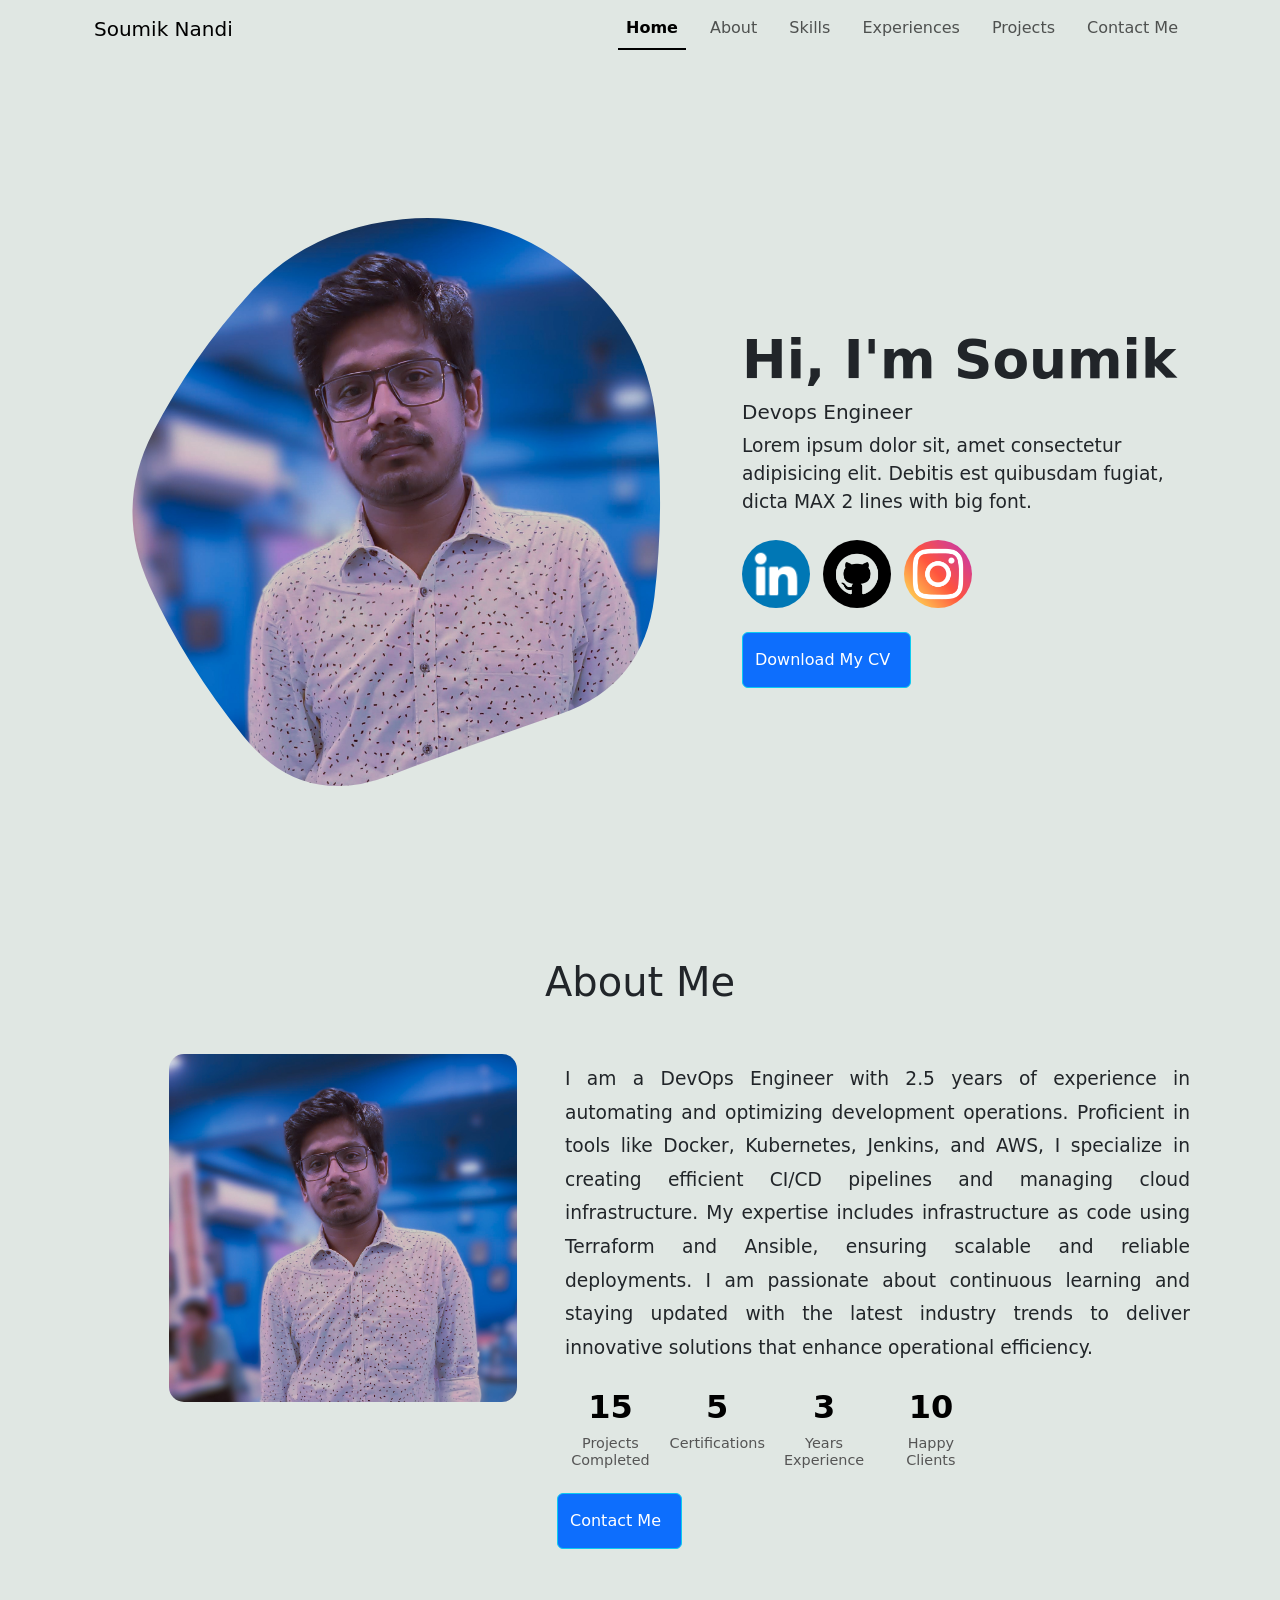
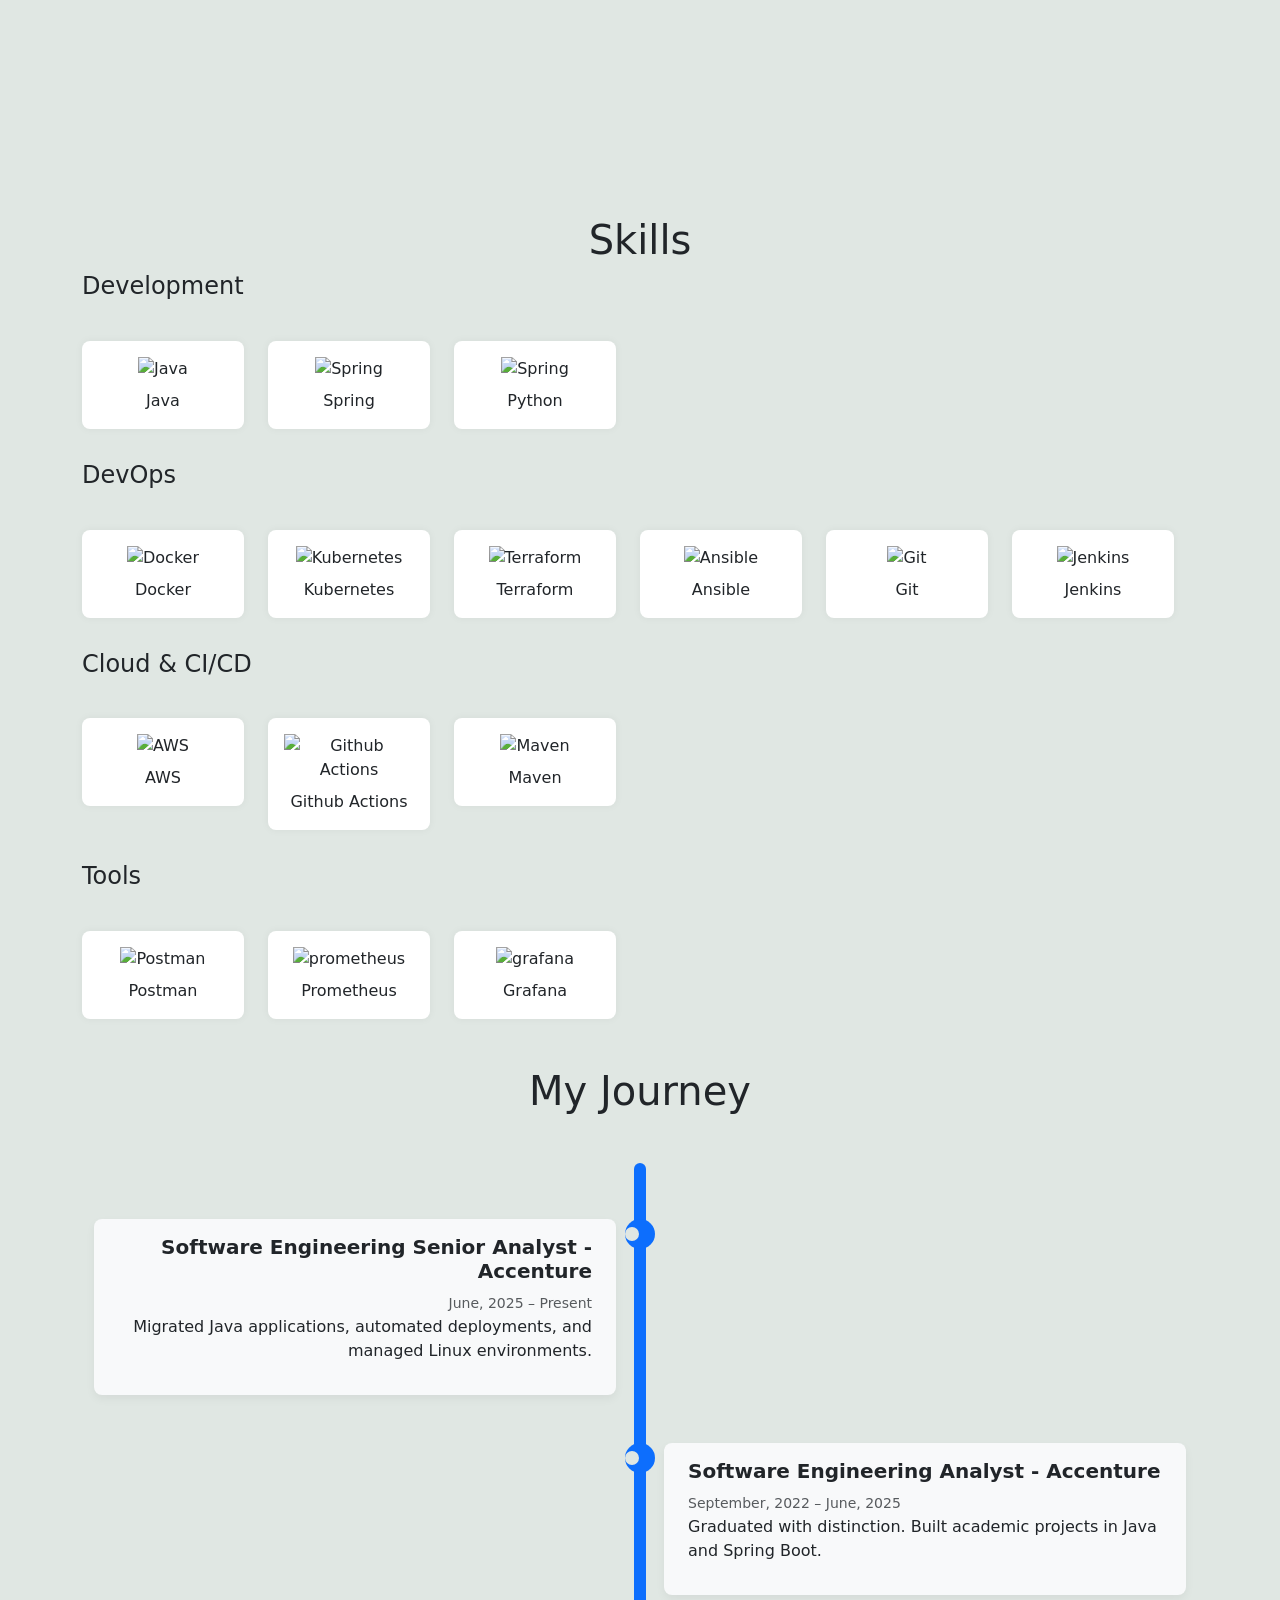
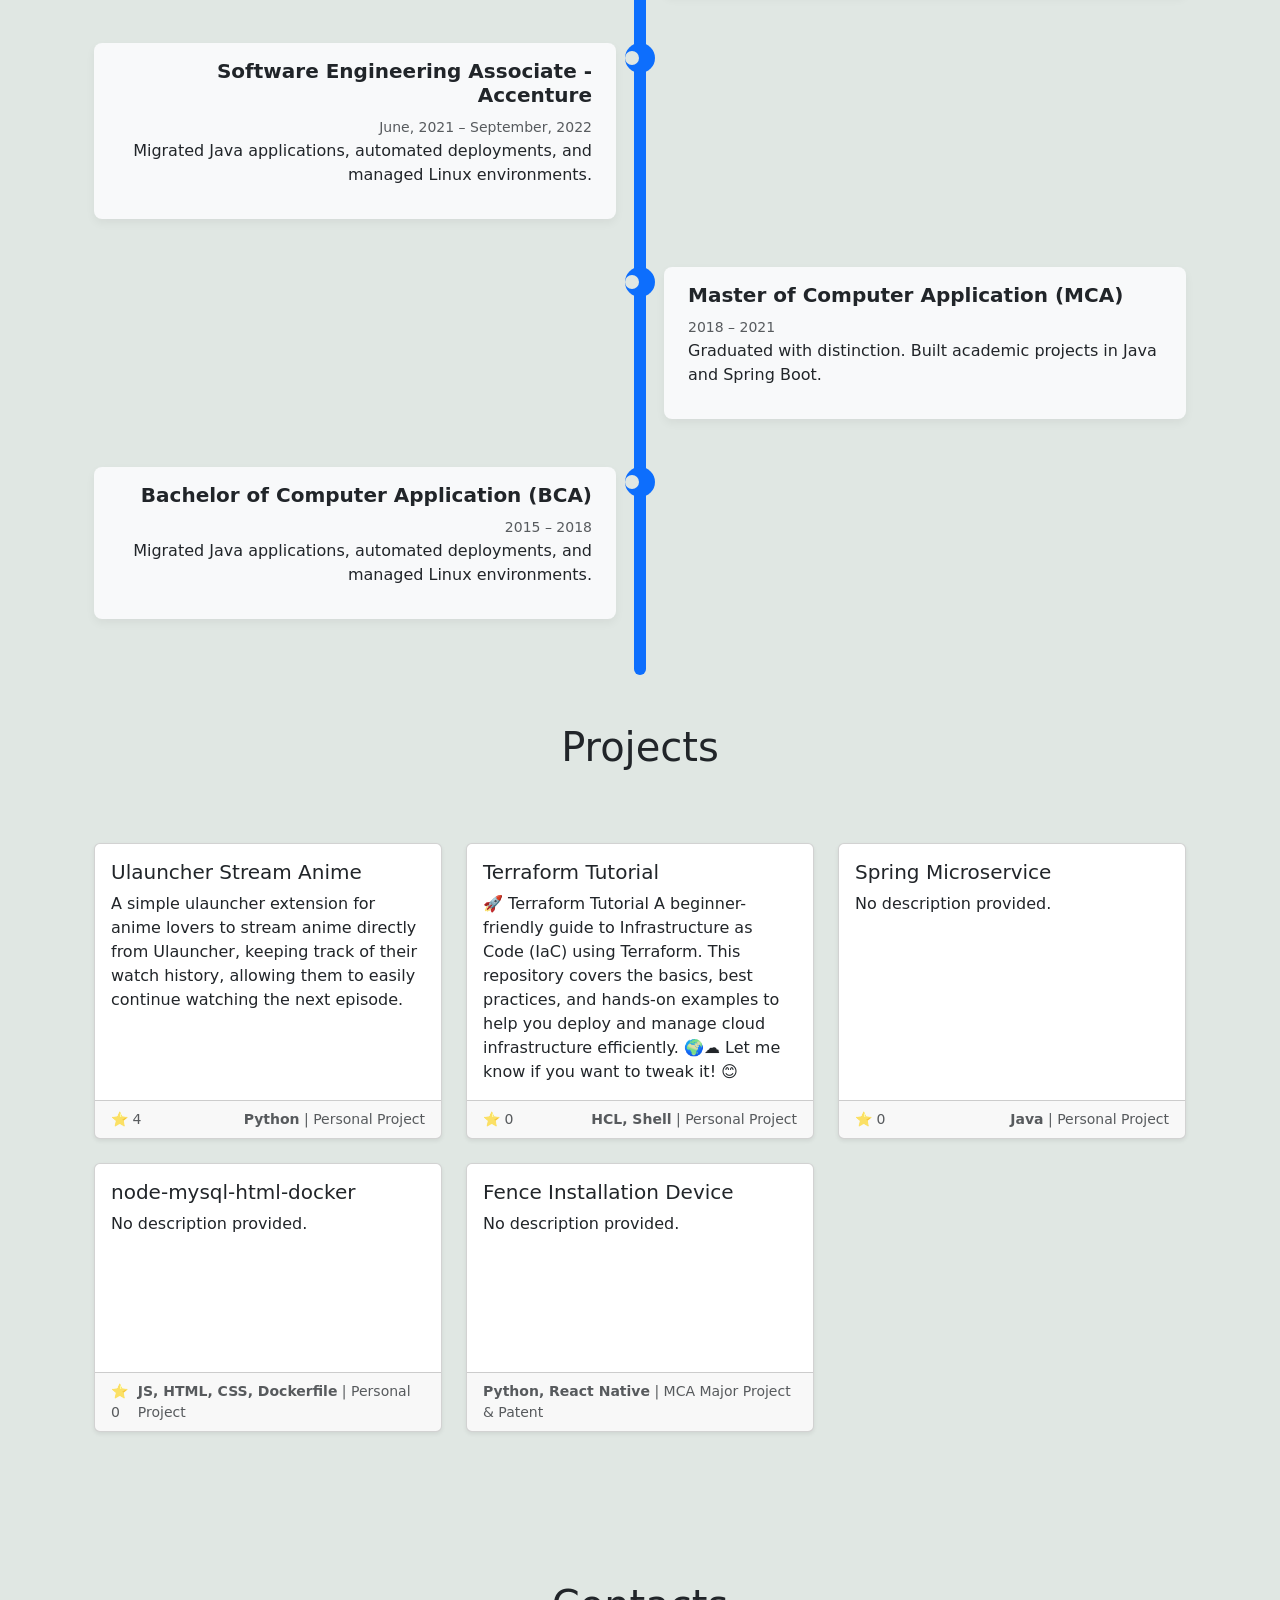
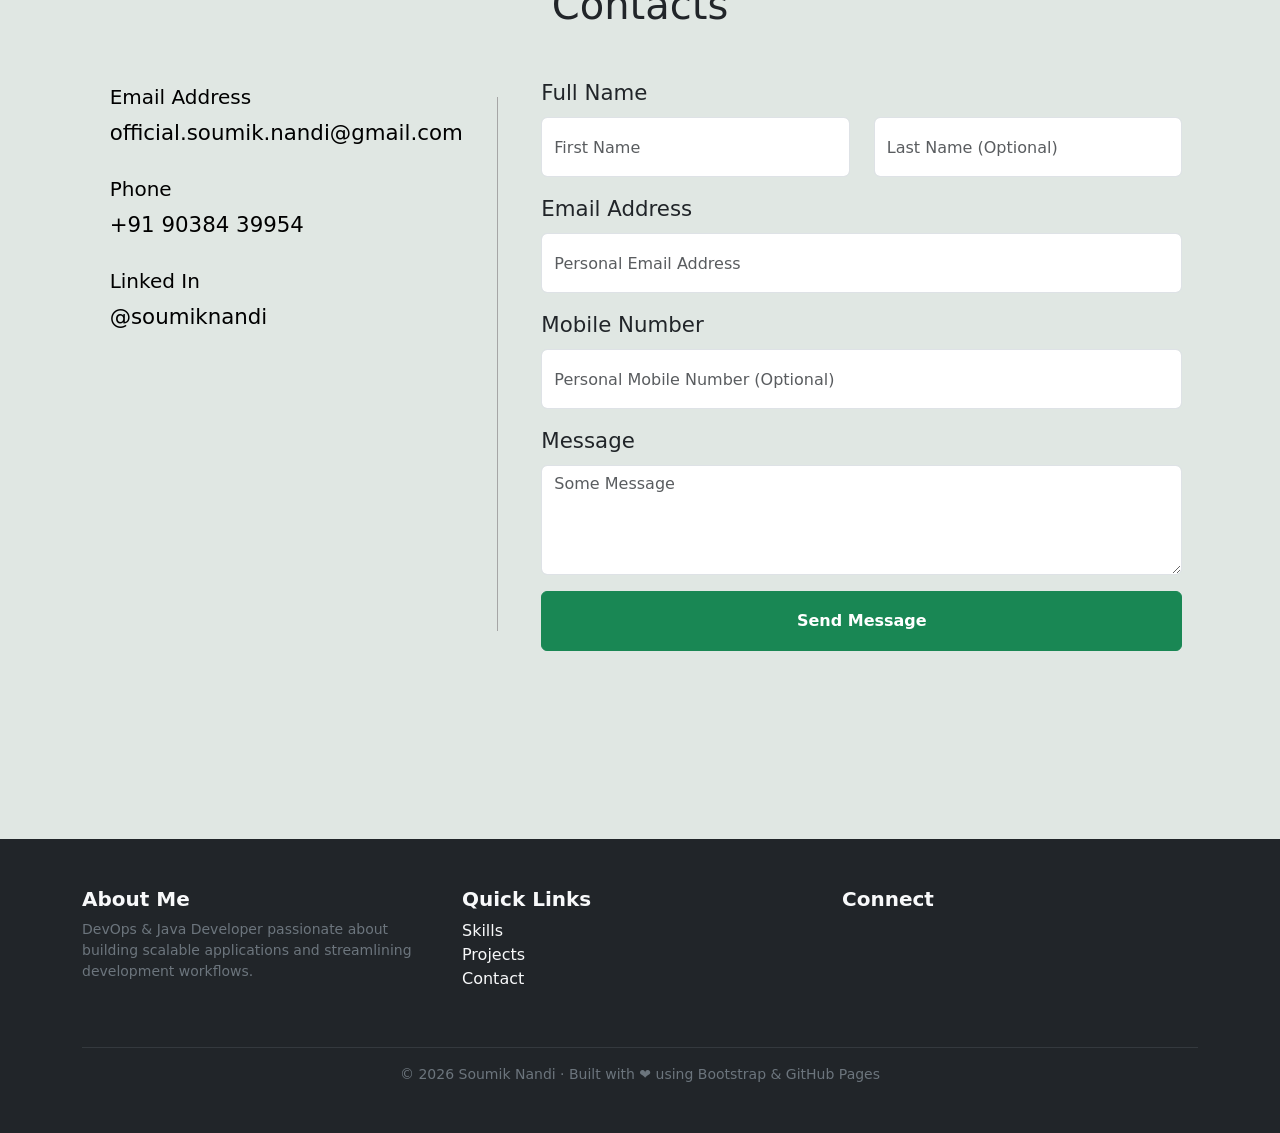
==== index.html @ eddb68ce "First Commit" ====
<!DOCTYPE html>
<html lang="en">

<head>
    <meta charset="UTF-8" />
    <meta name="viewport" content="width=device-width, initial-scale=1.0" />
    <title>Soumik Nandi | DevOps & Java Developer</title>

    <!-- Bootstrap -->
    <link href="https://cdn.jsdelivr.net/npm/bootstrap@5.3.2/dist/css/bootstrap.min.css?v=1.0" rel="stylesheet">

    <!-- Flat Icons -->
    <link rel='stylesheet'
        href='https://cdn-uicons.flaticon.com/2.6.0/uicons-regular-rounded/css/uicons-regular-rounded.css'>
    <link rel='stylesheet' href='https://cdn-uicons.flaticon.com/3.0.0/uicons-brands/css/uicons-brands.css'>

    <!-- Local Assets -->
    <link href="./assets/css/style.css" rel="stylesheet">

</head>

<body>
    <main class="container">

        <nav id="bottom-nav" class="bottom-nav" style="display: none;">
            <ul class="nav justify-content-around mb-0">
                <li class="nav-item col-1">
                    <a href="#home" class="nav-link active"><i class="fi fi-rr-home"></i>Home</a>
                </li>
                <li class="nav-item col-1">
                    <a href="#about" class="nav-link"><i class="fi fi-rr-user"></i>About</a>
                </li>
                <li class="nav-item col-1">
                    <a href="#skills" class="nav-link"><i class="fi fi-rr-tools"></i>Skills</a>
                </li>
                <li class="nav-item col-1">
                    <a href="#experiences" class="nav-link"><i class="fi fi-rr-briefcase"></i>Experiences</a>
                </li>
                <li class="nav-item col-1">
                    <a href="#projects" class="nav-link"><i class="fi fi-rr-layers"></i>Projects</a>
                </li>
                <li class="nav-item col-1">
                    <a href="#contact" class="nav-link"><i class="fi fi-rr-envelope"></i>Contact</a>
                </li>
            </ul>
        </nav>


        <!-- NAV BAR -->
        <nav id="main-navbar" class="navbar sticky-top navbar-expand-lg bg-body-tertiary">
            <div class="container-fluid">
                <a class="navbar-brand" href="#">Soumik Nandi</a>
                <button class="navbar-toggler" type="button" data-bs-toggle="collapse"
                    data-bs-target="#navbarSupportedContent" aria-controls="navbarSupportedContent"
                    aria-expanded="false" aria-label="Toggle navigation">
                    <span class="navbar-toggler-icon"></span>
                </button>
                <div class="collapse navbar-collapse" id="navbarSupportedContent">
                    <ul class="navbar-nav nav-underline ms-auto mb-2 mb-lg-0">
                        <li class="nav-item">
                            <a class="nav-link active" href="#home">Home</a>
                        </li>
                        <li class="nav-item">
                            <a class="nav-link" href="#about">About</a>
                        </li>
                        <li class="nav-item">
                            <a class="nav-link" href="#skills">Skills</a>
                        </li>
                        <li class="nav-item">
                            <a class="nav-link" href="#experiences">Experiences</a>
                        </li>
                        <li class="nav-item">
                            <a class="nav-link" href="#projects">Projects</a>
                        </li>
                        <li class="nav-item">
                            <a class="nav-link" href="#contact">Contact Me</a>
                        </li>
                    </ul>

                </div>
            </div>
        </nav>

        <div>

            <!-- HOME SECTION -->
            <div id="home" class="row home-section scroll-section">
                <!-- Profile Picture https://10015.io/tools/svg-blob-generator -->
                <svg style="width: 660px;" viewBox="0 0 480 480" xmlns="http://www.w3.org/2000/svg"
                    xmlns:xlink="http://www.w3.org/1999/xlink">
                    <mask id="blobMask">
                        <path transform="translate(0, 0) scale(1, 1)" fill="white"
                            d="M432,307Q424,374,361,395.5Q298,417,232,442Q166,467,122,412.5Q78,358,51,299Q24,240,53.5,183Q83,126,127,77.5Q171,29,242,22Q313,15,369.5,60Q426,105,433,172.5Q440,240,432,307Z" />
                    </mask>
                    <image width="480" height="480" mask="url(#blobMask)" href="pp.jpg" />
                </svg>

                <div class="col-sm d-flex align-items-center">
                    <div class="">
                        <!-- Top Part -->
                        <h1><b style="font-size: 40pt">Hi, I'm Soumik</b></h1>
                        <h5>Devops Engineer</h5>
                        <p style="font-size: 14pt; max-width: 480px;">Lorem ipsum dolor sit, amet consectetur
                            adipisicing elit.
                            Debitis est quibusdam fugiat, dicta MAX 2 lines with big font.
                        </p>

                        <!-- Social Links -->
                        <div class="col mt-4">
                            <a class="btn p-0 me-2 border-0 btn-image" target="_blank"
                                href="https://www.linkedin.com/in/soumiknandi/">
                                <img class="ratio ratio-1x1" src="./assets/linkedin.png" alt="Linkedin Image">
                            </a>

                            <button class="btn p-0 me-2 border-0 btn-image">
                                <img class="ratio ratio-1x1" src="./assets/github.png" alt="Button Image">
                            </button>

                            <button class="btn p-0 border-0 btn-image">
                                <img class="ratio ratio-1x1" src="./assets/instagram.png" alt="Button Image">
                            </button>
                        </div>


                        <div class="d-flex mt-4">
                            <a style="text-decoration: none;" href="Soumik_Nandi_Resume.pdf" download>
                                <button
                                    style="background-color: #0d6efd; color: #fff; height: 56px; text-decoration: none;"
                                    class="btn btn-info d-flex align-items-center justify-content-center gap-2">
                                    Download My CV
                                    <i class="fi fi-rr-cloud-download"></i>
                                </button>
                            </a>
                        </div>





                    </div>

                </div>
            </div>

            <!-- ABOUT SECTION -->
            <div id="about" class="row my-section align-content-start justify-content-around mb-5 scroll-section">
                <div style="padding-bottom: 40px;">
                    <h1 class="text-center">About Me</h1>
                </div>

                <div class="col-md-5 about-image" style="padding-right: 28px;">
                    <img src="pp.jpg" style="width: 80%; border-radius: 15px;" />
                </div>
                <!-- <div class="col-md-1"></div> -->
                <div class="col-md-7">

                    <p style="font-size: 14pt; line-height: 1.8; text-align: justify;" class="p-2">
                        I am a DevOps Engineer with 2.5 years of experience in automating and optimizing
                        development operations. Proficient in tools like Docker, Kubernetes, Jenkins, and AWS, I
                        specialize in creating efficient CI/CD pipelines and managing cloud infrastructure. My
                        expertise includes infrastructure as code using Terraform and Ansible, ensuring scalable and
                        reliable deployments. I am passionate about continuous learning and staying updated with the
                        latest industry trends to deliver innovative solutions that enhance operational efficiency.
                    </p>

                    <div class="d-flex justify-content-start g-4">
                        <div class="col-md-2 col-3">
                            <div class="stat-box">
                                <h3 class="counter" data-target="15">0</h3>
                                <p class="stat-text">Projects Completed</p>
                            </div>
                        </div>
                        <div class="col-md-2 col-3">
                            <div class="stat-box">
                                <h3 class="counter" data-target="5">0</h3>
                                <p class="stat-text">Certifications</p>
                            </div>
                        </div>
                        <div class="col-md-2 col-3">
                            <div class="stat-box">
                                <h3 class="counter" data-target="3">0</h3>
                                <p class="stat-text">Years Experience</p>
                            </div>
                        </div>
                        <div class="col-md-2 col-3">
                            <div class="stat-box">
                                <h3 class="counter" data-target="10">0</h3>
                                <p class="stat-text">Happy<br>Clients</p>
                            </div>
                        </div>
                    </div>


                    <div class="mt-4">
                        <button style="background-color: #0d6efd; color: #fff; height: 56px; text-decoration: none;"
                            class="btn btn-info d-flex align-items-center justify-content-center gap-2">
                            Contact Me
                            <i class="fi fi-rr-paper-plane-top"></i>
                        </button>
                    </div>
                </div>



            </div>

            <!-- SKILLS SECTION -->
            <div id="skills" class="row my-section align-content-start justify-content-around mb-3 scroll-section">

                <h1 class="text-center">Skills</h1>

                <h4>Development</h4>
                <div class="skills-scroll">

                    <div class="col-6 col-md-2">
                        <div class="skill-card">
                            <img src="https://cdn.jsdelivr.net/gh/devicons/devicon/icons/java/java-original.svg"
                                class="skill-logo" alt="Java" />
                            <div>Java</div>
                        </div>
                    </div>

                    <div class="col-6 col-md-2">
                        <div class="skill-card">
                            <img src="https://cdn.jsdelivr.net/gh/devicons/devicon/icons/spring/spring-original.svg"
                                class="skill-logo" alt="Spring" />
                            <div>Spring</div>
                        </div>
                    </div>

                    <div class="col-6 col-md-2">
                        <div class="skill-card">
                            <img src="https://cdn.jsdelivr.net/gh/devicons/devicon/icons/spring/spring-original.svg"
                                class="skill-logo" alt="Spring" />
                            <div>Python</div>
                        </div>
                    </div>

                </div>

                <!-- DevOps -->
                <h4>DevOps</h4>
                <div class="skills-scroll">

                    <div class="col-6 col-md-2">
                        <div class="skill-card">
                            <img src="https://cdn.jsdelivr.net/gh/devicons/devicon/icons/docker/docker-original.svg"
                                class="skill-logo" alt="Docker" />
                            <div>Docker</div>
                        </div>
                    </div>

                    <div class="col-6 col-md-2">
                        <div class="skill-card">
                            <img src="https://cdn.jsdelivr.net/gh/devicons/devicon/icons/kubernetes/kubernetes-plain.svg"
                                class="skill-logo" alt="Kubernetes" />
                            <div>Kubernetes</div>
                        </div>
                    </div>

                    <div class="col-6 col-md-2">
                        <div class="skill-card">
                            <img src="https://cdn.jsdelivr.net/gh/devicons/devicon@latest/icons/terraform/terraform-original.svg"
                                class="skill-logo" alt="Terraform" />
                            <div>Terraform</div>
                        </div>
                    </div>

                    <div class="col-6 col-md-2">
                        <div class="skill-card">
                            <img src="https://cdn.jsdelivr.net/gh/devicons/devicon@latest/icons/ansible/ansible-original.svg"
                                class="skill-logo" alt="Ansible" />
                            <div>Ansible</div>
                        </div>
                    </div>

                    <div class="col-6 col-md-2">
                        <div class="skill-card">
                            <img src="https://cdn.jsdelivr.net/gh/devicons/devicon@latest/icons/git/git-original.svg"
                                class="skill-logo" alt="Git" />
                            <div>Git</div>
                        </div>
                    </div>

                    <div class="col-6 col-md-2">
                        <div class="skill-card">
                            <img src="https://cdn.jsdelivr.net/gh/devicons/devicon@latest/icons/jenkins/jenkins-original.svg"
                                class="skill-logo" alt="Jenkins" />
                            <div>Jenkins</div>
                        </div>
                    </div>

                </div>

                <h4>Cloud & CI/CD</h4>
                <div class="skills-scroll">

                    <div class="col-6 col-md-2">
                        <div class="skill-card">
                            <img src="https://cdn.jsdelivr.net/gh/devicons/devicon@latest/icons/amazonwebservices/amazonwebservices-original-wordmark.svg"
                                class="skill-logo" alt="AWS" />
                            <div>AWS</div>
                        </div>
                    </div>

                    <div class="col-6 col-md-2">
                        <div class="skill-card">
                            <img src="https://cdn.jsdelivr.net/gh/devicons/devicon@latest/icons/githubactions/githubactions-original.svg"
                                class="skill-logo" alt="Github Actions" />
                            <div>Github Actions</div>
                        </div>
                    </div>

                    <div class="col-6 col-md-2">
                        <div class="skill-card">
                            <img src="https://cdn.jsdelivr.net/gh/devicons/devicon@latest/icons/maven/maven-original-wordmark.svg"
                                class="skill-logo" alt="Maven" />
                            <div>Maven</div>
                        </div>
                    </div>

                </div>

                <h4>Tools</h4>
                <div class="skills-scroll">

                    <div class="col-6 col-md-2">
                        <div class="skill-card">

                            <img src="https://cdn.jsdelivr.net/gh/devicons/devicon@latest/icons/postman/postman-original.svg"
                                class="skill-logo" alt="Postman" />
                            <div>Postman</div>
                        </div>
                    </div>

                    <div class="col-6 col-md-2">
                        <div class="skill-card">

                            <img src="https://cdn.jsdelivr.net/gh/devicons/devicon@latest/icons/prometheus/prometheus-original.svg"
                                class="skill-logo" alt="prometheus" />
                            <div>Prometheus</div>
                        </div>
                    </div>

                    <div class="col-6 col-md-2">
                        <div class="skill-card">

                            <img src="https://cdn.jsdelivr.net/gh/devicons/devicon@latest/icons/grafana/grafana-original.svg"
                                class="skill-logo" alt="grafana" />
                            <div>Grafana</div>
                        </div>
                    </div>

                </div>


            </div>

            <!-- MY JOURNEY SECTION -->
            <div id="experiences" class="row my-section align-content-start justify-content-around mb-5 scroll-section">
                <div style="padding-bottom: 40px;">
                    <h1 class="text-center">My Journey</h1>
                </div>

                <div class="timeline position-relative">

                    <!-- Timeline Item LEFT -->
                    <div class="timeline-item left">
                        <div class="timeline-circle timeline-circle-right">
                            <div></div>
                        </div>

                        <div class="content">
                            <h5 class="fw-bold">Software Engineering Senior Analyst - Accenture</h5>
                            <small class="text-muted">June, 2025 – Present</small>
                            <p>Migrated Java applications, automated deployments, and managed Linux environments.</p>
                        </div>
                    </div>

                    <!-- Timeline Item RIGHT -->
                    <div class="timeline-item right">
                        <div class="timeline-circle timeline-circle-left">
                            <div></div>
                        </div>

                        <div class="content">
                            <h5 class="fw-bold">Software Engineering Analyst - Accenture</h5>
                            <small class="text-muted">September, 2022 – June, 2025</small>
                            <p>Graduated with distinction. Built academic projects in Java and Spring Boot.</p>
                        </div>
                    </div>

                    <!-- Timeline Item LEFT -->
                    <div class="timeline-item left">
                        <div class="timeline-circle timeline-circle-right">
                            <div></div>
                        </div>

                        <div class="content">
                            <h5 class="fw-bold">Software Engineering Associate - Accenture</h5>
                            <small class="text-muted">June, 2021 – September, 2022</small>
                            <p>Migrated Java applications, automated deployments, and managed Linux environments.</p>
                        </div>
                    </div>

                    <!-- Timeline Item RIGHT -->
                    <div class="timeline-item right">
                        <div class="timeline-circle timeline-circle-left">
                            <div></div>
                        </div>

                        <div class="content">
                            <h5 class="fw-bold">Master of Computer Application (MCA)</h5>
                            <small class="text-muted">2018 – 2021</small>
                            <p>Graduated with distinction. Built academic projects in Java and Spring Boot.</p>
                        </div>
                    </div>

                    <!-- Timeline Item LEFT -->
                    <div class="timeline-item left">
                        <div class="timeline-circle timeline-circle-right">
                            <div></div>
                        </div>

                        <div class="content">
                            <h5 class="fw-bold">Bachelor of Computer Application (BCA)</h5>
                            <small class="text-muted">2015 – 2018</small>
                            <p>Migrated Java applications, automated deployments, and managed Linux environments.</p>
                        </div>
                    </div>

                    <!-- Vertical center line -->
                    <div class="timeline-line"></div>
                </div>
            </div>

            <!-- PROJECTS SECTION -->
            <div id="projects" class="row my-section align-content-start justify-content-around mb-5 scroll-section">

                <div style="padding-bottom: 40px;">
                    <h1 class="text-center">Projects</h1>
                </div>

                <div id="repo-list" class="row">

                </div>

            </div>

            <!-- CONTACT SECTION -->
            <div id="contact" class="row my-section align-content-start justify-content-around mb-5 scroll-section">

                <div style="padding-bottom: 40px;">
                    <h1 class="text-center">Contacts</h1>
                </div>

                <div class="col-md-4">

                    <a class="contact-info mt-2" href="mailto:official.soumik.nandi@gmail.com">
                        <i class="fi fi-rr-at"></i>

                        <div class="col">
                            <div class="col">
                                <h5>Email Address</h5>
                            </div>
                            <span>official.soumik.nandi@gmail.com</span>
                        </div>
                    </a>

                    <a class="contact-info" href="tel:+919038439954">
                        <i class="fi fi-rr-phone-flip"></i>

                        <div class="col">
                            <div class="col">
                                <h5>Phone</h5>
                            </div>
                            <span>+91 90384 39954</span>
                        </div>
                    </a>

                    <a class="contact-info" href="https://linkedin.com/in/soumiknandi" target="_blank">
                        <i class="fi fi-brands-linkedin"></i>

                        <div class=" col">
                            <div class="col">
                                <h5>Linked In</h5>
                            </div>
                            <span>@soumiknandi</span>
                        </div>
                    </a>

                </div>
                <div class="col-md-1 contact-info-divider">
                </div>
                <div class="col-md-7 align-items-start">
                    <form id="contact-form" action="https://formsubmit.co/6eeeeb527b307d3ddda1b8cc74a583ec"
                        method="POST" class="needs-validation" novalidate>

                        <div class="row mb-3">
                            <label for="email" class="form-label">Full Name</label>

                            <div class="col">
                                <input type="text" class="form-control" placeholder="First Name" aria-label="First Name"
                                    required>
                                <span class="invalid-feedback">First Name is required</span>

                            </div>
                            <div class="col">
                                <input type="text" class="form-control" placeholder="Last Name (Optional)"
                                    aria-label="Last Name">
                            </div>
                        </div>

                        <div class="mb-3" style="vertical-align: text-top;">
                            <label for="email" class="form-label">Email Address</label>
                            <input type="email" class="form-control" id="email" name="email"
                                placeholder="Personal Email Address" required>
                            <div class="invalid-feedback">Please enter a valid email</div>
                        </div>

                        <div class="mb-3">
                            <label for="mobile" class="form-label">Mobile Number</label>
                            <input type="tel" class="form-control" id="mobile" name="mobile"
                                placeholder="Personal Mobile Number (Optional)">
                        </div>

                        <div class="mb-3">
                            <label for="message" class="form-label">Message</label>
                            <textarea class="form-control" id="message" name="message" rows="4"
                                placeholder="Some Message" required></textarea>
                            <div class="invalid-feedback">Please enter some message</div>
                        </div>

                        <input type="hidden" name="_next" value="http://192.168.1.200:3002/thanks.html">
                        <input type="text" name="_honey" style="display:none">

                        <div class="d-grid d-block">
                            <button type="submit" class="btn btn-success" value="Send Message">
                                Send Message
                        </div>

                        </button>
                    </form>
                </div>

            </div>

        </div>

    </main>

    <footer class="bg-dark text-light py-5 mt-5">
        <div class="container">
            <div class="row text-center text-md-start">

                <!-- About -->
                <div class="col-md-4 mb-4">
                    <h5 class="fw-bold">About Me</h5>
                    <p class="small text-secondary">
                        DevOps & Java Developer passionate about building scalable applications
                        and streamlining development workflows.
                    </p>
                </div>

                <!-- Quick Links -->
                <div class="col-md-4 mb-4">
                    <h5 class="fw-bold">Quick Links</h5>
                    <ul class="list-unstyled">
                        <li><a href="#skills" class="text-light text-decoration-none">Skills</a></li>
                        <li><a href="#projects" class="text-light text-decoration-none">Projects</a></li>
                        <li><a href="#contact" class="text-light text-decoration-none">Contact</a></li>
                    </ul>
                </div>

                <!-- Contact / Socials -->
                <div class="col-md-4 mb-4">
                    <h5 class="fw-bold">Connect</h5>
                    <div class="d-flex justify-content-center justify-content-md-start">
                        <a href="https://github.com/soumiknandi" target="_blank" class="text-light me-3 social-icon">
                            <i class="fi fi-brands-github fs-2"></i>
                        </a>
                        <a href="https://linkedin.com/in/yourusername" target="_blank"
                            class="text-light me-3 social-icon">
                            <i class="fi fi-brands-linkedin fs-2"></i>
                        </a>
                        <a href="mailto:youremail@example.com" class="text-light social-icon">
                            <i class="fi fi-rr-envelope fs-2"></i>
                        </a>
                    </div>
                </div>
            </div>

            <hr class="border-secondary">

            <!-- Bottom -->
            <div class="text-center small text-secondary mt-3">
                © <span id="year"></span> Soumik Nandi · Built with ❤️ using Bootstrap & GitHub Pages
            </div>
        </div>
    </footer>



    <script src="https://cdn.jsdelivr.net/npm/bootstrap@5.3.2/dist/js/bootstrap.bundle.min.js?v=1.0"></script>
    <script src="./assets/js/script.js"></script>
</body>

</html>
---- assets/css/style.css ----
/* Globals*/
:root {
    --primary-background: #e0e7e3;
}

/* Overides */

.navbar {
    background-color: var(--primary-background) !important;
}

.nav-link.active {
    color: #000 !important;
    font-weight: bold;
}

/*  */

body {
    background: var(--primary-background);
    /* color: #333; */
    /* scroll-padding: 500px; */
    scroll-behavior: smooth;
}

.my-section {
    min-height: 90vh;
}

.home-section {
    min-height: 100vh;
}

.scroll-section {
    scroll-margin-top: 70px;
}

.stat-box {
    display: flex;
    flex-direction: column;
    align-items: center;
}


.bottom-nav {
    position: fixed;
    bottom: 0;
    left: 0;
    width: 100%;
    background: #fff;
    border-top: 1px solid #ddd;
    z-index: 999;
    padding-left: 8px;
    padding-right: 8px;
}

.bottom-nav .nav-link {
    color: #6c757d;
    font-size: 0.85rem;
    display: flex;
    flex-direction: column;
    align-items: center;
    padding: 8px 0;
    transition: color 0.3s ease;
}

.bottom-nav .nav-link i {
    font-size: 1.4rem;
    margin-bottom: 3px;
}

.bottom-nav .nav-link.active {
    color: #0d6efd;
    font-weight: 600;
}


@media (max-width: 768px) {
    .bottom-nav {
        display: block !important;
    }

    body {
        padding-bottom: 56px;
    }

    #main-navbar {
        display: none !important;
    }
}


.counter {
    font-size: 2rem;
    font-weight: 700;
    color: #000;
    margin: 0;
}

.stat-text {
    font-size: 0.9rem;
    margin: 0;
    line-height: 1.2;
    color: #555;
    text-align: center;
    padding-top: 8px;
}

.about-image {
    text-align: right;
}


@media (max-width: 768px) {

    .about-image {
        text-align: center !important;
    }


}

/* Skills Section */

.skills-scroll {
    scrollbar-width: none;
    scroll-behavior: smooth;
    margin-bottom: 1.5rem;
    padding-bottom: .5rem;
    margin-top: .5rem;
    display: flex;
    overflow: auto;
}

.skills-scroll>div {
    padding-right: 1.5rem !important;
    margin-top: 1.5rem !important;

}

.skill-logo {
    width: 50px;
    height: 50px;
    object-fit: contain;
    margin-bottom: 0.5rem;
}

.skill-card {
    text-align: center;
    padding: 1rem;
    border-radius: 8px;
    background: #fff;
    box-shadow: 0 0 8px rgba(0, 0, 0, 0.05);
    transition: 0.3s ease;
}

.skill-card:hover {
    transform: translateY(-4px);
    box-shadow: 0 4px 16px rgba(0, 0, 0, 0.1);
}

/* Home Section */

.btn-image {
    display: inline-flex;
    align-items: center;
    border-radius: 50%
}

.btn-image img {
    width: 68px;
    height: 68px;
    border-radius: 50%
}

.btn-image:hover {
    transition: transform 0.3s;
    transform: translateY(-4px);
    transform: scale(1.1);
    border-radius: 50%
}

/* Contact Me */

.contact-info {
    display: flex;
    align-items: center;
    margin-bottom: 28px;
    text-decoration: none !important;
    color: black !important;
}

.contact-info>i {
    margin-right: 12px;
    font-size: 28pt;
    font-weight: bold;
}

.contact-info>div>span {
    font-size: 16pt;
}

form label {
    font-size: 16pt;
}

form input {
    height: 60px;
    line-height: 60px;
    padding-top: 5px;
    box-sizing: border-box;
    font-size: 16pt;
}

form textarea {
    padding-top: 5px;
    box-sizing: border-box;
}

form button {
    height: 60px;
    font-weight: bold !important;
    font-style: 18pt !important;
}

.contact-info-divider {
    background-color: #a6a6a6;
    width: 1px;
    max-width: 1px;
    padding: 0;
    margin-top: 20px;
    margin-bottom: 20px;
}


@media (max-width: 768px) {
    .contact-info-divider {
        width: 90vw;
        max-width: unset;
        height: 1px;
    }

    .contact-info>div>span {
        font-size: 12pt;
    }

    .about-image {
        text-align: center !important;
    }


}

/* Timeline */

#timeline {
    position: relative;
    padding: 2rem 0;
}

.timeline {
    position: relative;
    padding: 2rem 0;
}

.timeline-line {
    position: absolute;
    top: 0;
    bottom: 0;
    left: 50%;
    width: 12px;
    background: #0d6efd;
    transform: translateX(-50%);
    z-index: 1;
    border-radius: 10px;
}

.timeline-item {
    position: relative;
    width: 50%;
    padding: 1.5rem;
}

.timeline-item.left {
    left: 0;
    text-align: right;
}

.timeline-item.right {
    left: 50%;
}

.timeline-item .content {
    background: #f8f9fa;
    padding: 1rem 1.5rem;
    border-radius: 8px;
    position: relative;
    z-index: 2;
    box-shadow: 0 4px 10px rgba(0, 0, 0, 0.05);
}

.timeline-circle {
    width: 30px;
    height: 30px;
    background-color: #0d6efd;
    position: absolute;
    border-radius: 50%;
    z-index: 3;
    justify-items: center;
    justify-self: center;
    align-content: center;
}

.timeline-circle div {
    background-color: var(--primary-background);
    width: 14px;
    height: 14px;
    border-radius: 50%;

}

.timeline-circle-right {
    right: -15px;

}

.timeline-circle-left {
    left: -15px;

}


@media (max-width: 768px) {

    /* Responsive stacking*/

    .timeline-item,
    .timeline-item.right,
    .timeline-item.left {
        width: 90%;
        left: 25px;
        text-align: left;
    }

    .timeline-line {
        left: 20px;
        transform: none;
    }

    .timeline-circle-right {
        right: unset;
        left: -15px;
    }

}

/*  */

.clickable-card {
    cursor: pointer;
    transition: transform 0.2s ease;
}

.clickable-card:hover {
    transform: scale(1.02);
    background-color: #f8f9fa;
}

.card-text {
    min-height: 144px;
}

/* Footer Social Icons */

footer .social-icon {
    transition: transform 0.3s ease, color 0.3s ease;
    display: inline-flex;
    align-items: center;
    justify-content: center;
    text-decoration: none;
}

footer .social-icon i {
    transition: transform 0.3s ease, color 0.3s ease;
}

footer .social-icon:hover i {
    transform: scale(1.3);
}
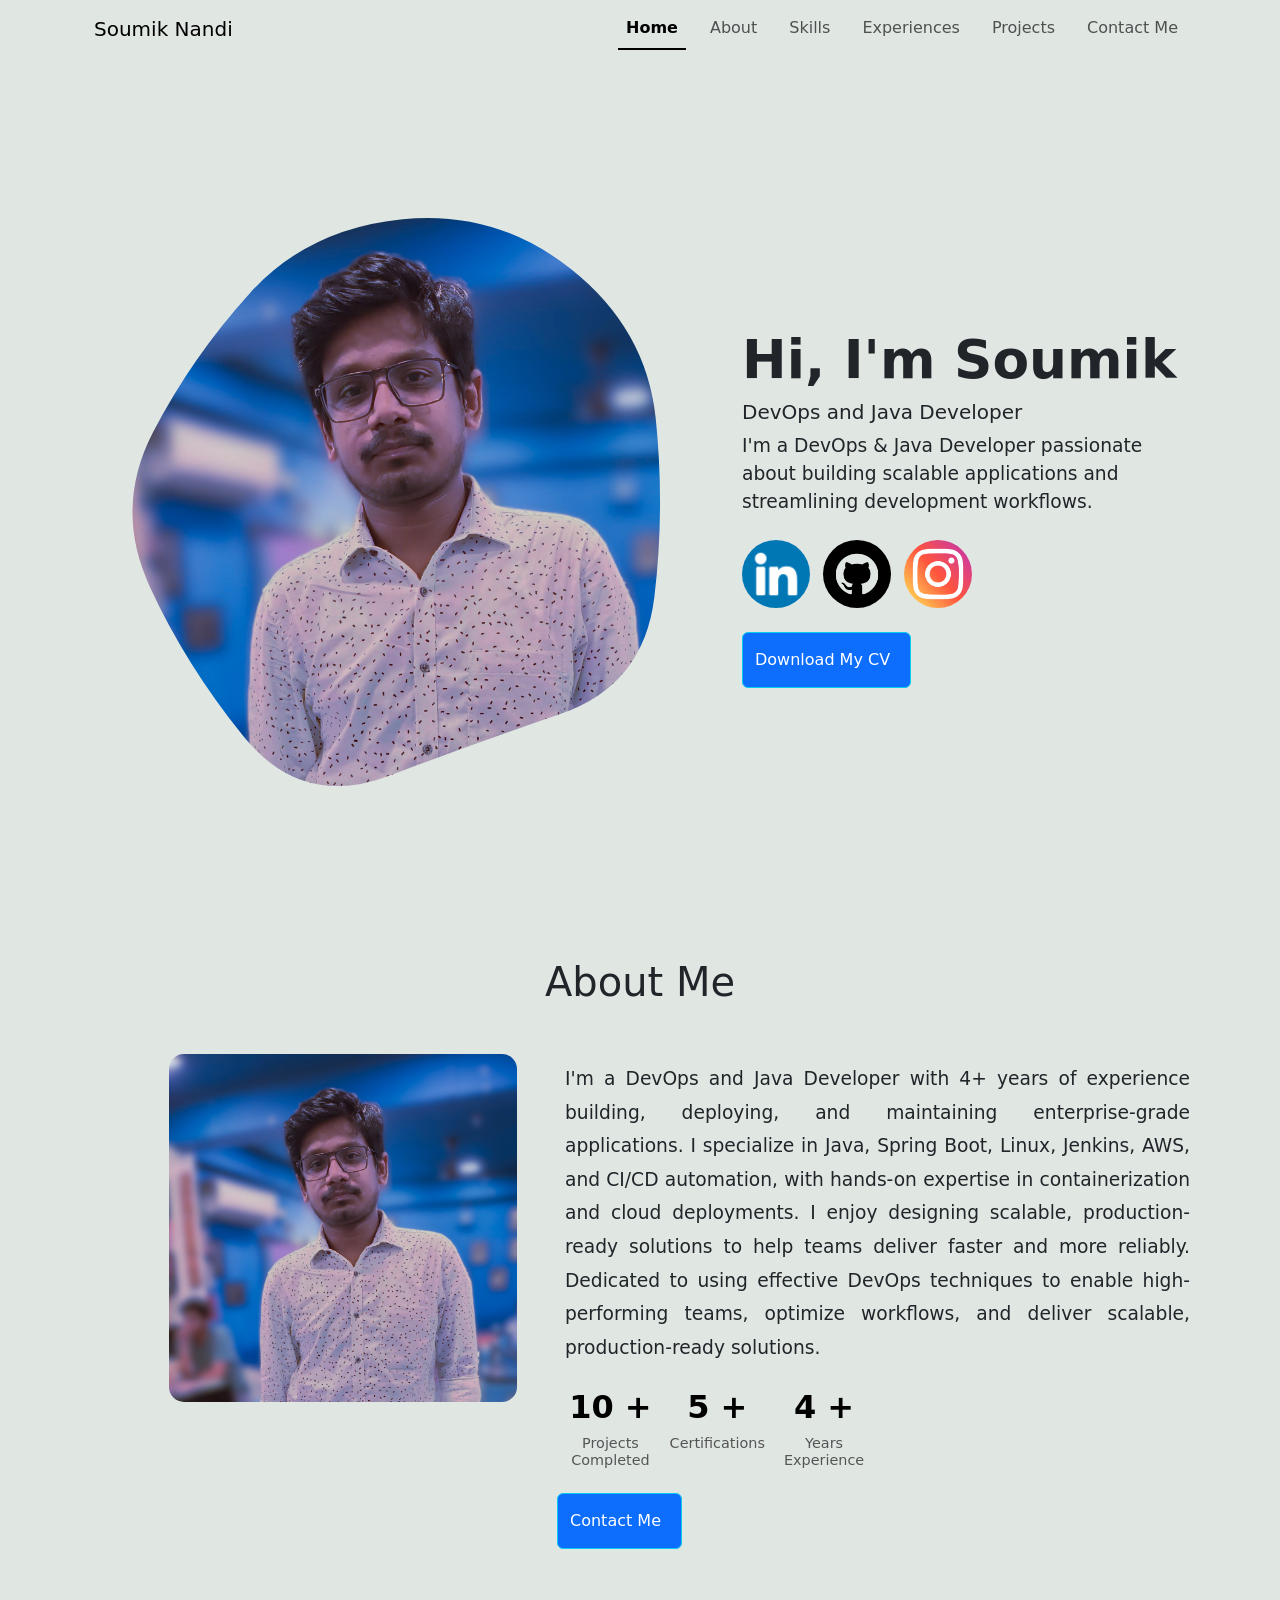
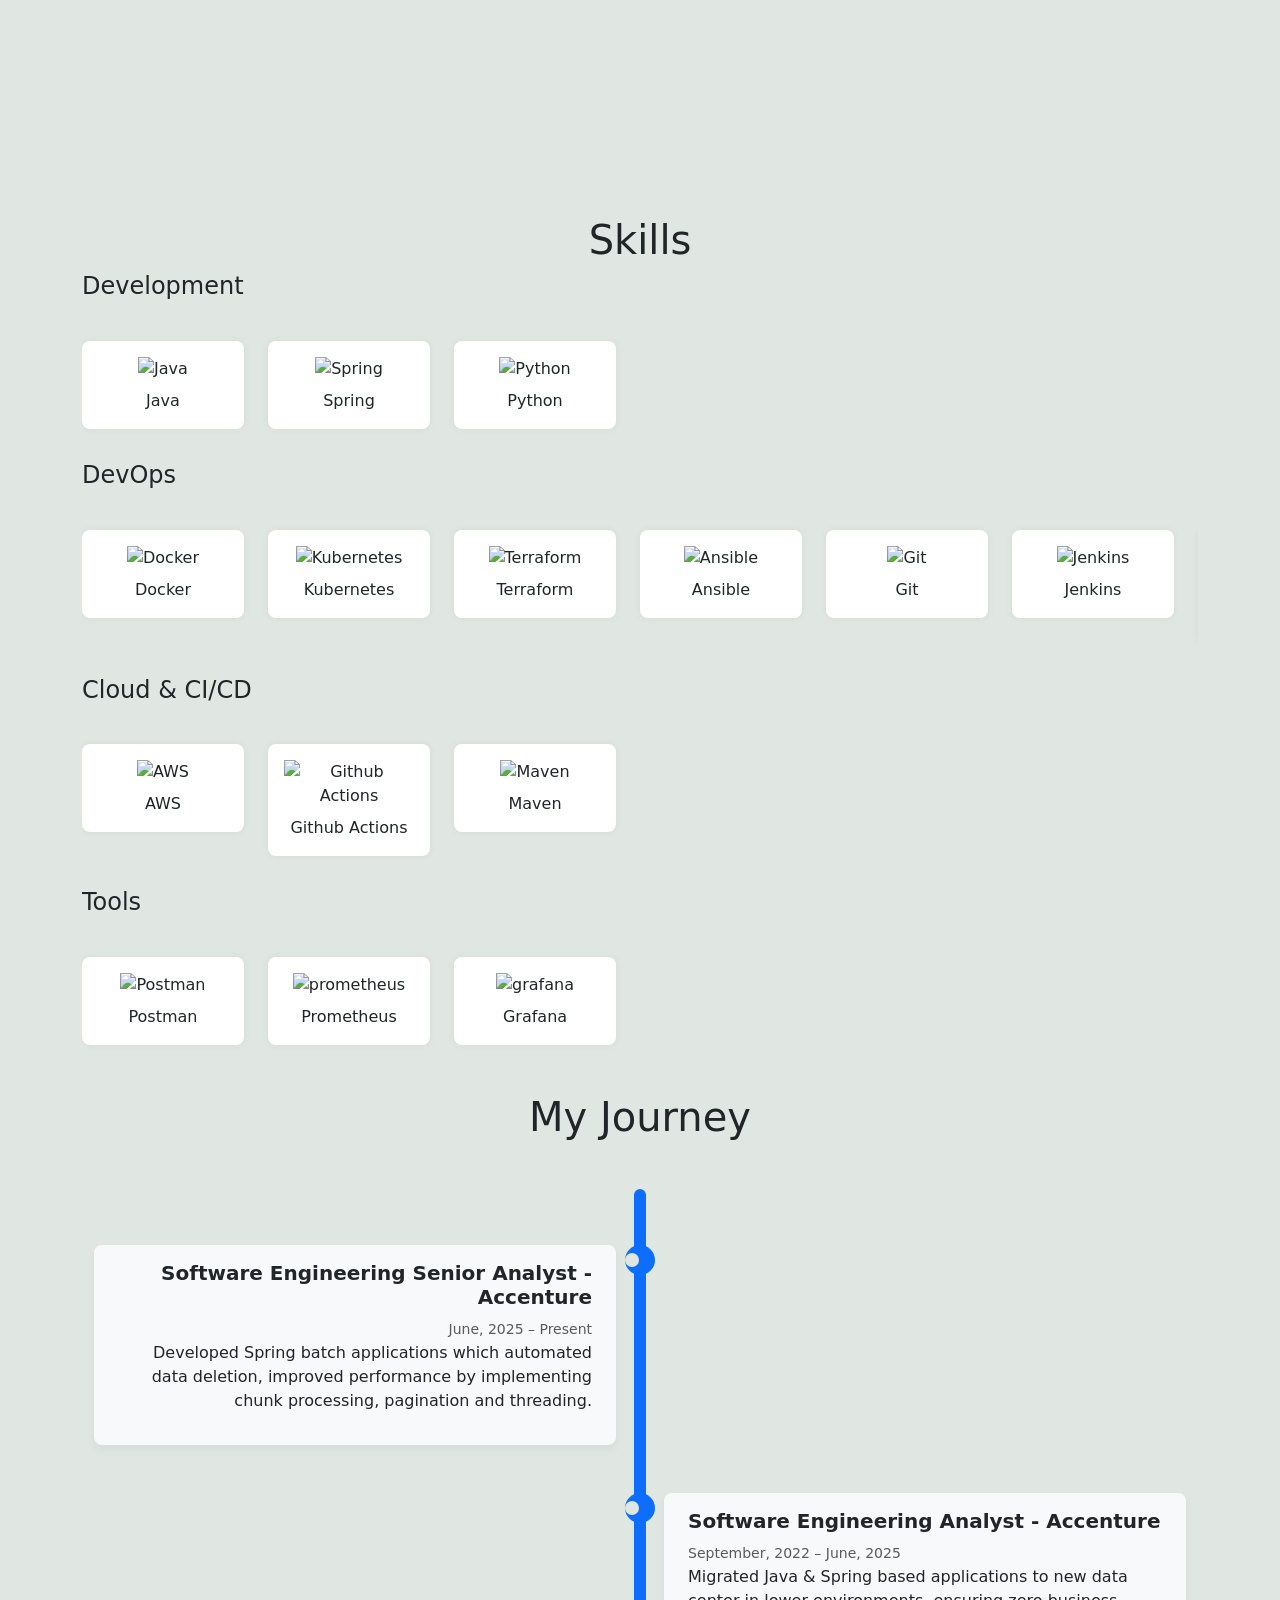
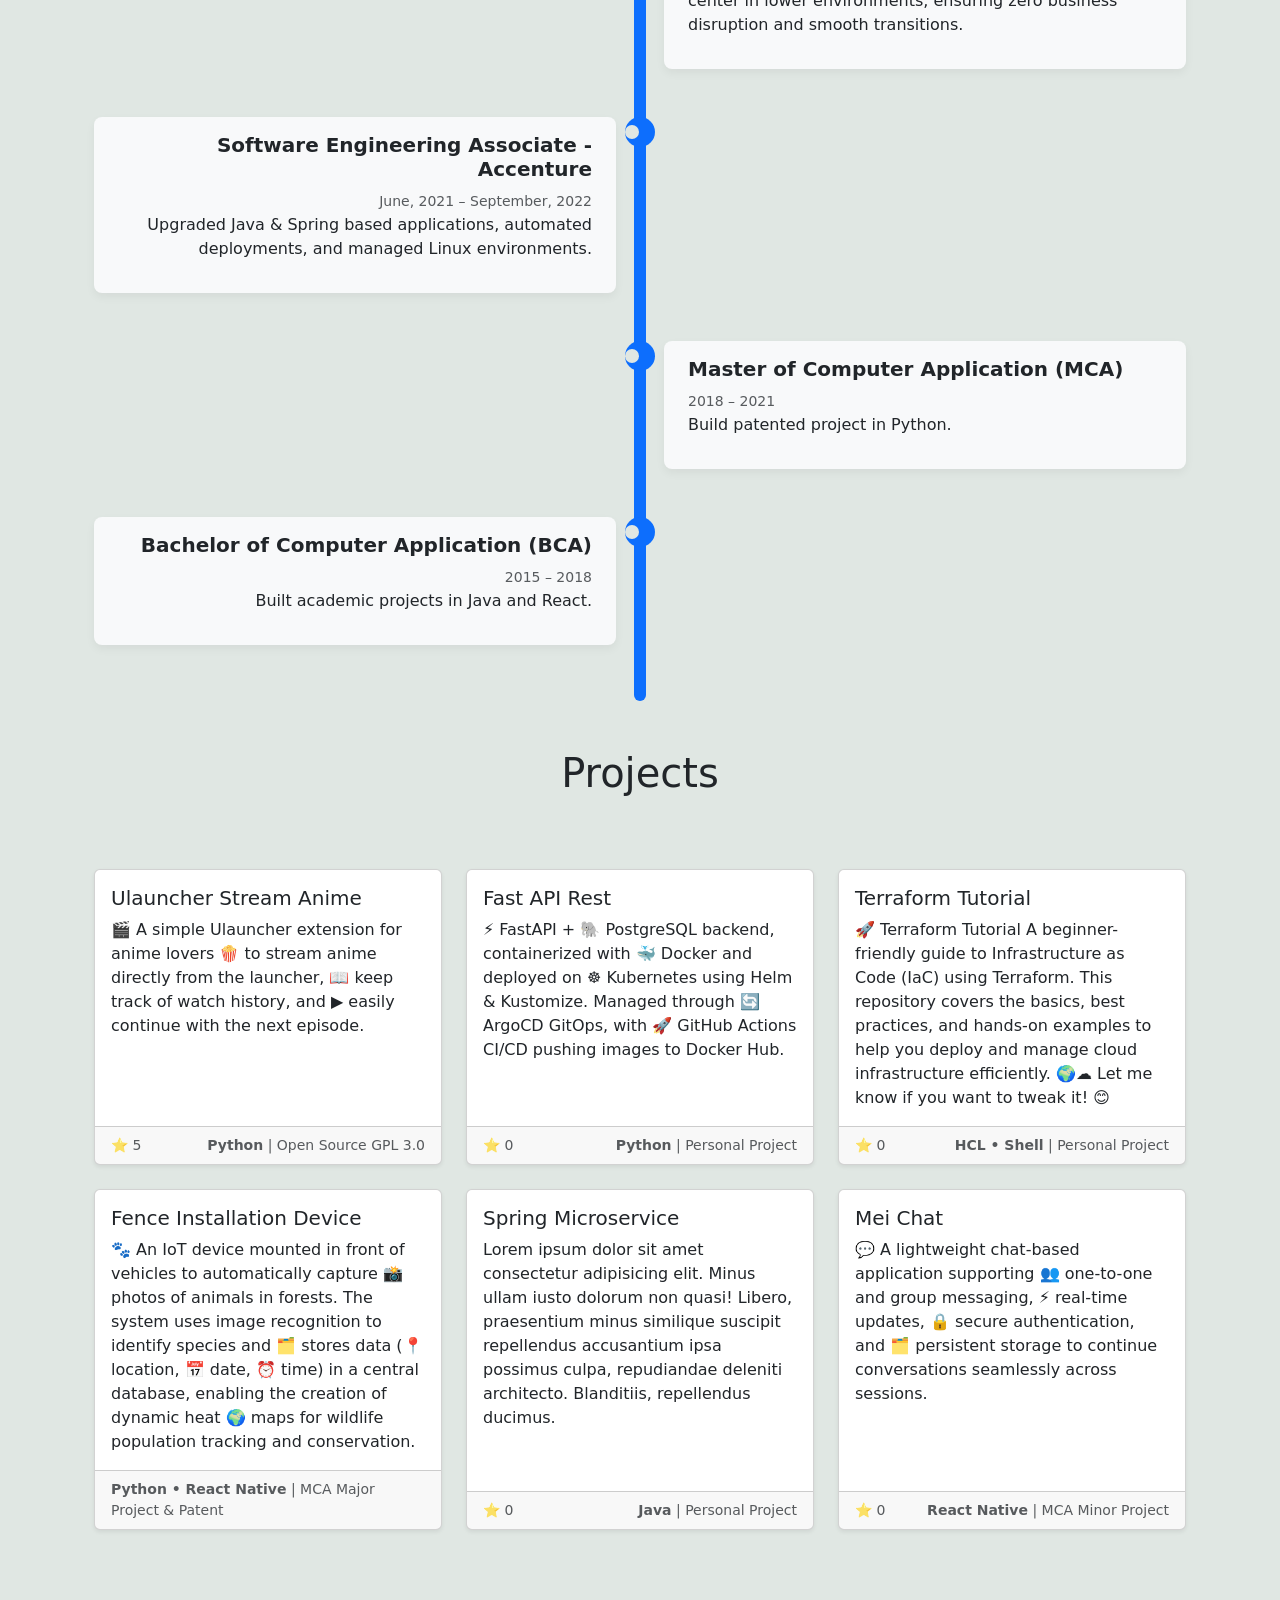
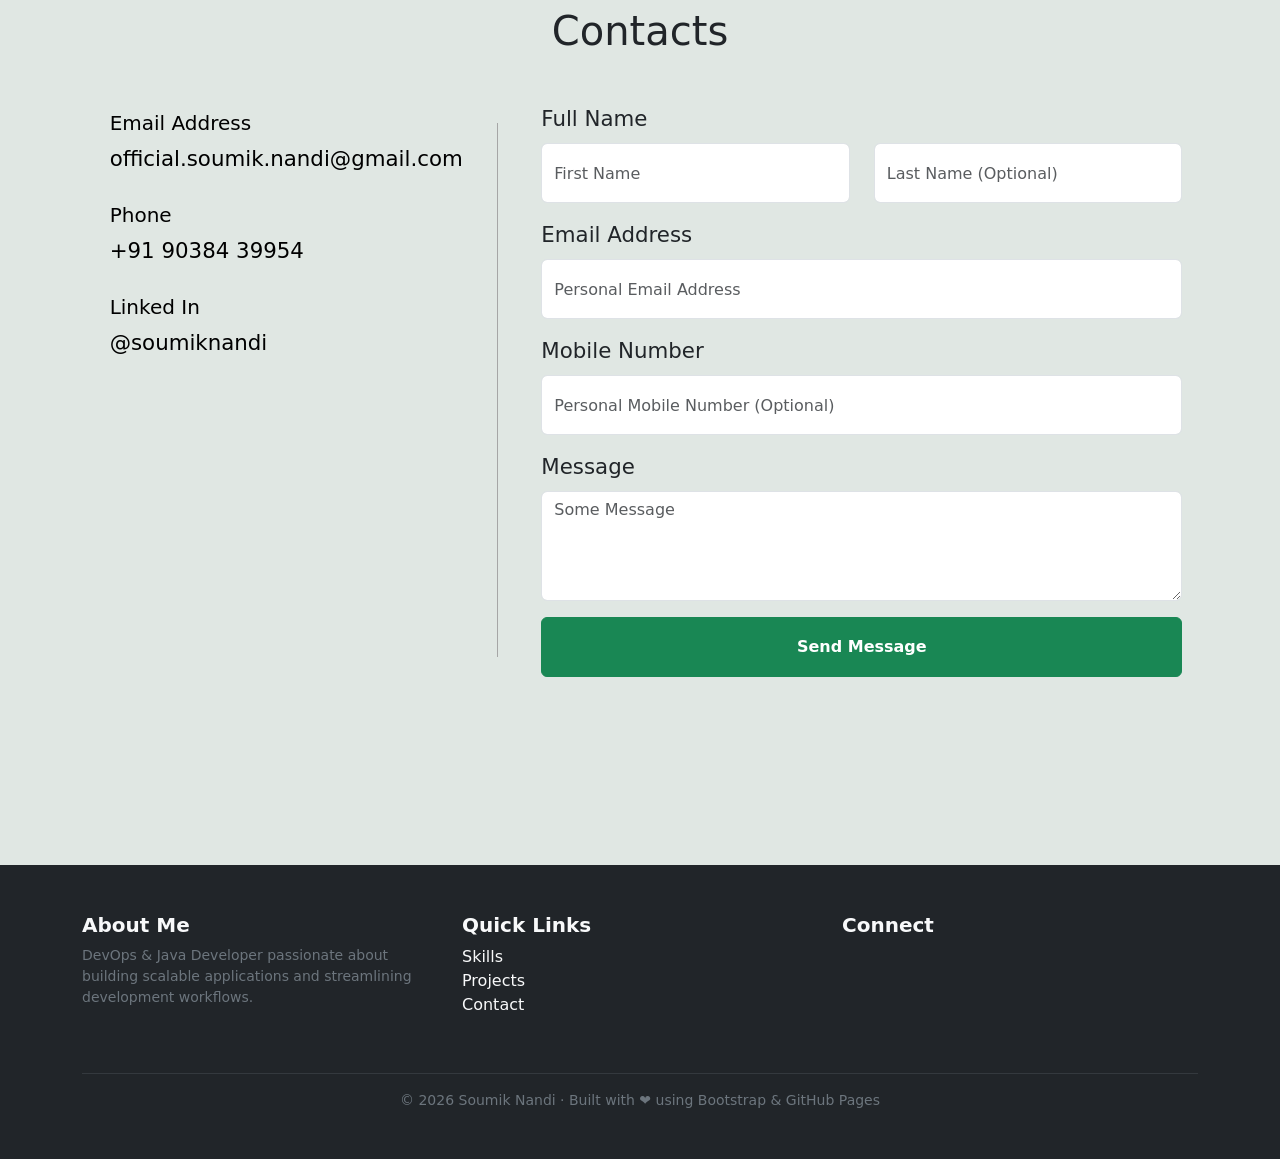
==== commit 784261e3: "Second Commit" ====
--- a/index.html
+++ b/index.html
@@ -13,6 +13,7 @@
     <link rel='stylesheet'
         href='https://cdn-uicons.flaticon.com/2.6.0/uicons-regular-rounded/css/uicons-regular-rounded.css'>
     <link rel='stylesheet' href='https://cdn-uicons.flaticon.com/3.0.0/uicons-brands/css/uicons-brands.css'>
+    <link rel="stylesheet" href="https://cdn-uicons.flaticon.com/2.2.0/uicons-bold-rounded/css/uicons-bold-rounded.css">
 
     <!-- Local Assets -->
     <link href="./assets/css/style.css" rel="stylesheet">
@@ -92,33 +93,34 @@
                         <path transform="translate(0, 0) scale(1, 1)" fill="white"
                             d="M432,307Q424,374,361,395.5Q298,417,232,442Q166,467,122,412.5Q78,358,51,299Q24,240,53.5,183Q83,126,127,77.5Q171,29,242,22Q313,15,369.5,60Q426,105,433,172.5Q440,240,432,307Z" />
                     </mask>
-                    <image width="480" height="480" mask="url(#blobMask)" href="pp.jpg" />
+                    <image width="480" height="480" mask="url(#blobMask)" href="./assets/images/pp.jpg" />
                 </svg>
 
                 <div class="col-sm d-flex align-items-center">
                     <div class="">
                         <!-- Top Part -->
                         <h1><b style="font-size: 40pt">Hi, I'm Soumik</b></h1>
-                        <h5>Devops Engineer</h5>
-                        <p style="font-size: 14pt; max-width: 480px;">Lorem ipsum dolor sit, amet consectetur
-                            adipisicing elit.
-                            Debitis est quibusdam fugiat, dicta MAX 2 lines with big font.
+                        <h5>DevOps and Java Developer</h5>
+                        <p style="font-size: 14pt; max-width: 480px;">I'm a DevOps & Java Developer passionate about
+                            building scalable applications and streamlining development workflows.
                         </p>
 
                         <!-- Social Links -->
                         <div class="col mt-4">
                             <a class="btn p-0 me-2 border-0 btn-image" target="_blank"
                                 href="https://www.linkedin.com/in/soumiknandi/">
-                                <img class="ratio ratio-1x1" src="./assets/linkedin.png" alt="Linkedin Image">
+                                <img class="ratio ratio-1x1" src="./assets/icons/linkedin.png" alt="Linkedin Image">
                             </a>
 
-                            <button class="btn p-0 me-2 border-0 btn-image">
-                                <img class="ratio ratio-1x1" src="./assets/github.png" alt="Button Image">
-                            </button>
-
-                            <button class="btn p-0 border-0 btn-image">
-                                <img class="ratio ratio-1x1" src="./assets/instagram.png" alt="Button Image">
-                            </button>
+                            <a class="btn p-0 me-2 border-0 btn-image" target="_blank"
+                                href="https://github.com/soumiknandi">
+                                <img class="ratio ratio-1x1" src="./assets/icons/github.png" alt="Github Image">
+                            </a>
+
+                            <a class="btn p-0 border-0 btn-image" target="_blank"
+                                href="https://instagram.com/the.boy.in.the.box">
+                                <img class="ratio ratio-1x1" src="./assets/icons/instagram.png" alt="Instagram Image">
+                            </a>
                         </div>
 
 
@@ -132,13 +134,7 @@
                                 </button>
                             </a>
                         </div>
-
-
-
-
-
-                    </div>
-
+                    </div>
                 </div>
             </div>
 
@@ -149,24 +145,25 @@
                 </div>
 
                 <div class="col-md-5 about-image" style="padding-right: 28px;">
-                    <img src="pp.jpg" style="width: 80%; border-radius: 15px;" />
+                    <img src="./assets/images/pp.jpg" style="width: 80%; border-radius: 15px;" />
                 </div>
                 <!-- <div class="col-md-1"></div> -->
                 <div class="col-md-7">
 
                     <p style="font-size: 14pt; line-height: 1.8; text-align: justify;" class="p-2">
-                        I am a DevOps Engineer with 2.5 years of experience in automating and optimizing
-                        development operations. Proficient in tools like Docker, Kubernetes, Jenkins, and AWS, I
-                        specialize in creating efficient CI/CD pipelines and managing cloud infrastructure. My
-                        expertise includes infrastructure as code using Terraform and Ansible, ensuring scalable and
-                        reliable deployments. I am passionate about continuous learning and staying updated with the
-                        latest industry trends to deliver innovative solutions that enhance operational efficiency.
+                        I'm a DevOps and Java Developer with 4+ years of experience building, deploying, and maintaining
+                        enterprise-grade applications. I specialize in Java, Spring Boot, Linux, Jenkins, AWS, and CI/CD
+                        automation, with hands-on expertise in containerization and cloud deployments. I enjoy designing
+                        scalable, production-ready solutions to help teams deliver faster and more reliably. Dedicated
+                        to using effective DevOps techniques to enable high-performing teams, optimize workflows, and
+                        deliver scalable, production-ready solutions.
                     </p>
 
-                    <div class="d-flex justify-content-start g-4">
+                    <!-- Counter -->
+                    <div id="counter" class="counter-wrapper d-flex g-4">
                         <div class="col-md-2 col-3">
                             <div class="stat-box">
-                                <h3 class="counter" data-target="15">0</h3>
+                                <h3 class="counter" data-target="10">0</h3>
                                 <p class="stat-text">Projects Completed</p>
                             </div>
                         </div>
@@ -178,25 +175,22 @@
                         </div>
                         <div class="col-md-2 col-3">
                             <div class="stat-box">
-                                <h3 class="counter" data-target="3">0</h3>
+                                <h3 class="counter" data-target="4">0</h3>
                                 <p class="stat-text">Years Experience</p>
                             </div>
                         </div>
-                        <div class="col-md-2 col-3">
-                            <div class="stat-box">
-                                <h3 class="counter" data-target="10">0</h3>
-                                <p class="stat-text">Happy<br>Clients</p>
-                            </div>
-                        </div>
                     </div>
 
 
                     <div class="mt-4">
-                        <button style="background-color: #0d6efd; color: #fff; height: 56px; text-decoration: none;"
-                            class="btn btn-info d-flex align-items-center justify-content-center gap-2">
-                            Contact Me
-                            <i class="fi fi-rr-paper-plane-top"></i>
-                        </button>
+                        <a class="contactbtn-wrapper" style="text-decoration: none;" href="#contact">
+                            <button id="contactbtn"
+                                style="background-color: #0d6efd; color: #fff; height: 56px; text-decoration: none;"
+                                class="btn btn-info d-flex align-items-center justify-content-center gap-2">
+                                Contact Me
+                                <i class="fi fi-rr-paper-plane-top"></i>
+                            </button>
+                        </a>
                     </div>
                 </div>
 
@@ -210,149 +204,188 @@
                 <h1 class="text-center">Skills</h1>
 
                 <h4>Development</h4>
-                <div class="skills-scroll">
-
-                    <div class="col-6 col-md-2">
-                        <div class="skill-card">
-                            <img src="https://cdn.jsdelivr.net/gh/devicons/devicon/icons/java/java-original.svg"
-                                class="skill-logo" alt="Java" />
-                            <div>Java</div>
-                        </div>
-                    </div>
-
-                    <div class="col-6 col-md-2">
-                        <div class="skill-card">
-                            <img src="https://cdn.jsdelivr.net/gh/devicons/devicon/icons/spring/spring-original.svg"
-                                class="skill-logo" alt="Spring" />
-                            <div>Spring</div>
-                        </div>
-                    </div>
-
-                    <div class="col-6 col-md-2">
-                        <div class="skill-card">
-                            <img src="https://cdn.jsdelivr.net/gh/devicons/devicon/icons/spring/spring-original.svg"
-                                class="skill-logo" alt="Spring" />
-                            <div>Python</div>
-                        </div>
-                    </div>
-
+                <div class="skills-scroll-wrapper">
+                    <button class="scroll-btn left text-center">
+                        <i class="fi fi-br-angle-small-left"></i>
+                    </button>
+                    <div class="skills-scroll">
+
+                        <div class="col-6 col-md-2">
+                            <div class="skill-card">
+                                <img src="https://cdn.jsdelivr.net/gh/devicons/devicon/icons/java/java-original.svg"
+                                    class="skill-logo" alt="Java" />
+                                <div>Java</div>
+                            </div>
+                        </div>
+
+                        <div class="col-6 col-md-2">
+                            <div class="skill-card">
+                                <img src="https://cdn.jsdelivr.net/gh/devicons/devicon/icons/spring/spring-original.svg"
+                                    class="skill-logo" alt="Spring" />
+                                <div>Spring</div>
+                            </div>
+                        </div>
+
+                        <div class="col-6 col-md-2">
+                            <div class="skill-card">
+                                <img src="https://cdn.jsdelivr.net/gh/devicons/devicon@latest/icons/python/python-original.svg"
+                                    class="skill-logo" alt="Python" />
+                                <div>Python</div>
+                            </div>
+                        </div>
+
+                    </div>
+                    <button class="scroll-btn right">
+                        <i class="fi fi-br-angle-small-right"></i>
+                    </button>
                 </div>
 
                 <!-- DevOps -->
                 <h4>DevOps</h4>
-                <div class="skills-scroll">
-
-                    <div class="col-6 col-md-2">
-                        <div class="skill-card">
-                            <img src="https://cdn.jsdelivr.net/gh/devicons/devicon/icons/docker/docker-original.svg"
-                                class="skill-logo" alt="Docker" />
-                            <div>Docker</div>
-                        </div>
-                    </div>
-
-                    <div class="col-6 col-md-2">
-                        <div class="skill-card">
-                            <img src="https://cdn.jsdelivr.net/gh/devicons/devicon/icons/kubernetes/kubernetes-plain.svg"
-                                class="skill-logo" alt="Kubernetes" />
-                            <div>Kubernetes</div>
-                        </div>
-                    </div>
-
-                    <div class="col-6 col-md-2">
-                        <div class="skill-card">
-                            <img src="https://cdn.jsdelivr.net/gh/devicons/devicon@latest/icons/terraform/terraform-original.svg"
-                                class="skill-logo" alt="Terraform" />
-                            <div>Terraform</div>
-                        </div>
-                    </div>
-
-                    <div class="col-6 col-md-2">
-                        <div class="skill-card">
-                            <img src="https://cdn.jsdelivr.net/gh/devicons/devicon@latest/icons/ansible/ansible-original.svg"
-                                class="skill-logo" alt="Ansible" />
-                            <div>Ansible</div>
-                        </div>
-                    </div>
-
-                    <div class="col-6 col-md-2">
-                        <div class="skill-card">
-                            <img src="https://cdn.jsdelivr.net/gh/devicons/devicon@latest/icons/git/git-original.svg"
-                                class="skill-logo" alt="Git" />
-                            <div>Git</div>
-                        </div>
-                    </div>
-
-                    <div class="col-6 col-md-2">
-                        <div class="skill-card">
-                            <img src="https://cdn.jsdelivr.net/gh/devicons/devicon@latest/icons/jenkins/jenkins-original.svg"
-                                class="skill-logo" alt="Jenkins" />
-                            <div>Jenkins</div>
-                        </div>
-                    </div>
-
-                </div>
+                <div class="skills-scroll-wrapper">
+                    <button class="scroll-btn left text-center">
+                        <i class="fi fi-br-angle-small-left"></i>
+                    </button>
+                    <div class="skills-scroll">
+
+                        <div class="col-6 col-md-2">
+                            <div class="skill-card">
+                                <img src="https://cdn.jsdelivr.net/gh/devicons/devicon/icons/docker/docker-original.svg"
+                                    class="skill-logo" alt="Docker" />
+                                <div>Docker</div>
+                            </div>
+                        </div>
+
+                        <div class="col-6 col-md-2">
+                            <div class="skill-card">
+                                <img src="https://cdn.jsdelivr.net/gh/devicons/devicon/icons/kubernetes/kubernetes-plain.svg"
+                                    class="skill-logo" alt="Kubernetes" />
+                                <div>Kubernetes</div>
+                            </div>
+                        </div>
+
+                        <div class="col-6 col-md-2">
+                            <div class="skill-card">
+                                <img src="https://cdn.jsdelivr.net/gh/devicons/devicon@latest/icons/terraform/terraform-original.svg"
+                                    class="skill-logo" alt="Terraform" />
+                                <div>Terraform</div>
+                            </div>
+                        </div>
+
+                        <div class="col-6 col-md-2">
+                            <div class="skill-card">
+                                <img src="https://cdn.jsdelivr.net/gh/devicons/devicon@latest/icons/ansible/ansible-original.svg"
+                                    class="skill-logo" alt="Ansible" />
+                                <div>Ansible</div>
+                            </div>
+                        </div>
+
+                        <div class="col-6 col-md-2">
+                            <div class="skill-card">
+                                <img src="https://cdn.jsdelivr.net/gh/devicons/devicon@latest/icons/git/git-original.svg"
+                                    class="skill-logo" alt="Git" />
+                                <div>Git</div>
+                            </div>
+                        </div>
+
+                        <div class="col-6 col-md-2">
+                            <div class="skill-card">
+                                <img src="https://cdn.jsdelivr.net/gh/devicons/devicon@latest/icons/jenkins/jenkins-original.svg"
+                                    class="skill-logo" alt="Jenkins" />
+                                <div>Jenkins</div>
+                            </div>
+                        </div>
+
+                        <div class="col-6 col-md-2">
+                            <div class="skill-card">
+                                <img src="./assets/icons/spinnaker.png" class="skill-logo" alt="Spinnaker" />
+                                <div>Spinnaker</div>
+                            </div>
+                        </div>
+
+                    </div>
+                    <button class="scroll-btn right">
+                        <i class="fi fi-br-angle-small-right"></i>
+                    </button>
+                </div>
+
 
                 <h4>Cloud & CI/CD</h4>
-                <div class="skills-scroll">
-
-                    <div class="col-6 col-md-2">
-                        <div class="skill-card">
-                            <img src="https://cdn.jsdelivr.net/gh/devicons/devicon@latest/icons/amazonwebservices/amazonwebservices-original-wordmark.svg"
-                                class="skill-logo" alt="AWS" />
-                            <div>AWS</div>
-                        </div>
-                    </div>
-
-                    <div class="col-6 col-md-2">
-                        <div class="skill-card">
-                            <img src="https://cdn.jsdelivr.net/gh/devicons/devicon@latest/icons/githubactions/githubactions-original.svg"
-                                class="skill-logo" alt="Github Actions" />
-                            <div>Github Actions</div>
-                        </div>
-                    </div>
-
-                    <div class="col-6 col-md-2">
-                        <div class="skill-card">
-                            <img src="https://cdn.jsdelivr.net/gh/devicons/devicon@latest/icons/maven/maven-original-wordmark.svg"
-                                class="skill-logo" alt="Maven" />
-                            <div>Maven</div>
-                        </div>
-                    </div>
-
+                <div class="skills-scroll-wrapper">
+                    <button class="scroll-btn left" id="scrollLeft">
+                        <i class="fi fi-br-angle-small-left"></i>
+                    </button>
+                    <div class="skills-scroll">
+
+                        <div class="col-6 col-md-2">
+                            <div class="skill-card">
+                                <img src="https://cdn.jsdelivr.net/gh/devicons/devicon@latest/icons/amazonwebservices/amazonwebservices-original-wordmark.svg"
+                                    class="skill-logo" alt="AWS" />
+                                <div>AWS</div>
+                            </div>
+                        </div>
+
+                        <div class="col-6 col-md-2">
+                            <div class="skill-card">
+                                <img src="https://cdn.jsdelivr.net/gh/devicons/devicon@latest/icons/githubactions/githubactions-original.svg"
+                                    class="skill-logo" alt="Github Actions" />
+                                <div>Github Actions</div>
+                            </div>
+                        </div>
+
+                        <div class="col-6 col-md-2">
+                            <div class="skill-card">
+                                <img src="https://cdn.jsdelivr.net/gh/devicons/devicon@latest/icons/maven/maven-original-wordmark.svg"
+                                    class="skill-logo" alt="Maven" />
+                                <div>Maven</div>
+                            </div>
+                        </div>
+
+                    </div>
+                    <button class="scroll-btn right" id="scrollLeft">
+                        <i class="fi fi-br-angle-small-right"></i>
+                    </button>
                 </div>
 
                 <h4>Tools</h4>
-                <div class="skills-scroll">
-
-                    <div class="col-6 col-md-2">
-                        <div class="skill-card">
-
-                            <img src="https://cdn.jsdelivr.net/gh/devicons/devicon@latest/icons/postman/postman-original.svg"
-                                class="skill-logo" alt="Postman" />
-                            <div>Postman</div>
-                        </div>
-                    </div>
-
-                    <div class="col-6 col-md-2">
-                        <div class="skill-card">
-
-                            <img src="https://cdn.jsdelivr.net/gh/devicons/devicon@latest/icons/prometheus/prometheus-original.svg"
-                                class="skill-logo" alt="prometheus" />
-                            <div>Prometheus</div>
-                        </div>
-                    </div>
-
-                    <div class="col-6 col-md-2">
-                        <div class="skill-card">
-
-                            <img src="https://cdn.jsdelivr.net/gh/devicons/devicon@latest/icons/grafana/grafana-original.svg"
-                                class="skill-logo" alt="grafana" />
-                            <div>Grafana</div>
-                        </div>
-                    </div>
-
-                </div>
-
+                <div class="skills-scroll-wrapper">
+                    <button class="scroll-btn left" id="scrollLeft">
+                        <i class="fi fi-br-angle-small-left"></i>
+                    </button>
+                    <div class="skills-scroll">
+
+                        <div class="col-6 col-md-2">
+                            <div class="skill-card">
+
+                                <img src="https://cdn.jsdelivr.net/gh/devicons/devicon@latest/icons/postman/postman-original.svg"
+                                    class="skill-logo" alt="Postman" />
+                                <div>Postman</div>
+                            </div>
+                        </div>
+
+                        <div class="col-6 col-md-2">
+                            <div class="skill-card">
+
+                                <img src="https://cdn.jsdelivr.net/gh/devicons/devicon@latest/icons/prometheus/prometheus-original.svg"
+                                    class="skill-logo" alt="prometheus" />
+                                <div>Prometheus</div>
+                            </div>
+                        </div>
+
+                        <div class="col-6 col-md-2">
+                            <div class="skill-card">
+
+                                <img src="https://cdn.jsdelivr.net/gh/devicons/devicon@latest/icons/grafana/grafana-original.svg"
+                                    class="skill-logo" alt="grafana" />
+                                <div>Grafana</div>
+                            </div>
+                        </div>
+
+                    </div>
+                    <button class="scroll-btn right" id="scrollLeft">
+                        <i class="fi fi-br-angle-small-right"></i>
+                    </button>
+                </div>
 
             </div>
 
@@ -373,7 +406,8 @@
                         <div class="content">
                             <h5 class="fw-bold">Software Engineering Senior Analyst - Accenture</h5>
                             <small class="text-muted">June, 2025 – Present</small>
-                            <p>Migrated Java applications, automated deployments, and managed Linux environments.</p>
+                            <p>Developed Spring batch applications which automated data deletion, improved performance
+                                by implementing chunk processing, pagination and threading.</p>
                         </div>
                     </div>
 
@@ -386,7 +420,8 @@
                         <div class="content">
                             <h5 class="fw-bold">Software Engineering Analyst - Accenture</h5>
                             <small class="text-muted">September, 2022 – June, 2025</small>
-                            <p>Graduated with distinction. Built academic projects in Java and Spring Boot.</p>
+                            <p>Migrated Java & Spring based applications to new data center in lower environments,
+                                ensuring zero business disruption and smooth transitions.</p>
                         </div>
                     </div>
 
@@ -399,7 +434,8 @@
                         <div class="content">
                             <h5 class="fw-bold">Software Engineering Associate - Accenture</h5>
                             <small class="text-muted">June, 2021 – September, 2022</small>
-                            <p>Migrated Java applications, automated deployments, and managed Linux environments.</p>
+                            <p>Upgraded Java & Spring based applications, automated deployments, and managed Linux
+                                environments.</p>
                         </div>
                     </div>
 
@@ -412,7 +448,7 @@
                         <div class="content">
                             <h5 class="fw-bold">Master of Computer Application (MCA)</h5>
                             <small class="text-muted">2018 – 2021</small>
-                            <p>Graduated with distinction. Built academic projects in Java and Spring Boot.</p>
+                            <p>Build patented project in Python.</p>
                         </div>
                     </div>
 
@@ -425,7 +461,7 @@
                         <div class="content">
                             <h5 class="fw-bold">Bachelor of Computer Application (BCA)</h5>
                             <small class="text-muted">2015 – 2018</small>
-                            <p>Migrated Java applications, automated deployments, and managed Linux environments.</p>
+                            <p>Built academic projects in Java and React.</p>
                         </div>
                     </div>
 
@@ -443,8 +479,138 @@
 
                 <div id="repo-list" class="row">
 
-                </div>
-
+                    <div class="col-md-4 mt-4">
+                        <div class="card h-100 shadow-sm clickable-card" onclick="window.open(
+                                'https\://github.com/soumiknandi/ulauncher-stream-anime', '_blank')">
+                            <div class="card-body">
+                                <h5 class="card-title">
+                                    Ulauncher Stream Anime
+                                </h5>
+                                <p class="card-text">
+                                    🎬 A simple Ulauncher extension for anime lovers 🍿 to stream anime directly from
+                                    the launcher, 📖 keep track of watch history, and ▶️ easily continue with the next
+                                    episode.
+                                </p>
+                            </div>
+                            <div class="card-footer d-flex justify-content-between align-items-center">
+                                <small class="text-muted">⭐ 5</small>
+                                <small class="text-muted"><b>Python</b> |
+                                    Open Source GPL 3.0</small>
+                            </div>
+                        </div>
+                    </div>
+
+
+                    <div class="col-md-4 mt-4">
+                        <div class="card h-100 shadow-sm clickable-card"
+                            onclick="window.open('https\://www.github.com/soumiknandi/fast-api-rest', '_blank')">
+                            <div class="card-body">
+                                <h5 class="card-title">
+                                    Fast API Rest
+                                </h5>
+                                <p class="card-text">
+                                    ⚡ FastAPI + 🐘 PostgreSQL backend, containerized with 🐳 Docker and deployed on ☸️
+                                    Kubernetes using Helm & Kustomize. Managed through 🔄 ArgoCD GitOps, with 🚀 GitHub
+                                    Actions CI/CD pushing images to Docker Hub.
+                                </p>
+                            </div>
+                            <div class="card-footer d-flex justify-content-between align-items-center">
+                                <small class="text-muted">⭐ 0</small>
+                                <small class="text-muted"><b>Python</b> | Personal Project</small>
+                            </div>
+                        </div>
+                    </div>
+
+                    <div class="col-md-4 mt-4">
+                        <div class="card h-100 shadow-sm clickable-card" onclick="window.open(
+                                'https\://github.com/soumiknandi/terraform-tutorial', '_blank')">
+                            <div class="card-body">
+                                <h5 class="card-title">
+                                    Terraform Tutorial
+                                </h5>
+                                <p class="card-text">
+                                    🚀 Terraform Tutorial A beginner-friendly guide to Infrastructure as Code (IaC)
+                                    using Terraform. This repository covers the basics, best practices, and hands-on
+                                    examples to help you deploy and manage cloud infrastructure efficiently. 🌍☁️ Let me
+                                    know if you want to tweak it! 😊
+                                </p>
+                            </div>
+                            <div class="card-footer d-flex justify-content-between align-items-center">
+                                <small class="text-muted">⭐ 0</small>
+                                <small class="text-muted"><b>HCL • Shell</b> | Personal Project</small>
+                            </div>
+                        </div>
+                    </div>
+
+
+                    <div class="col-md-4 mt-4">
+                        <div class="card h-100 shadow-sm clickable-card" onclick="window.open(
+                                'https\://patents.vakilsearch.com/fence-installation-device/202231027748', '_blank')">
+                            <div class="card-body">
+                                <h5 class="card-title">
+                                    Fence Installation Device
+                                </h5>
+                                <p class="card-text">
+                                    🐾 An IoT device mounted in front of vehicles to automatically capture 📸 photos of
+                                    animals in forests. The system uses image recognition to identify species and 🗂️
+                                    stores
+                                    data (📍 location, 📅 date, ⏰ time) in a central database, enabling the creation of
+                                    dynamic
+                                    heat 🌍 maps for wildlife population tracking and conservation.
+                                </p>
+                            </div>
+                            <div class="card-footer d-flex justify-content-between align-items-center">
+                                <small class="text-muted"></small>
+                                <small class="text-muted"><b>Python • React Native</b> | MCA Major Project &
+                                    Patent</small>
+                            </div>
+                        </div>
+                    </div>
+
+
+                    <div class="col-md-4 mt-4">
+                        <div class="card h-100 shadow-sm clickable-card" onclick="window.open(
+                                'https\://github.com/soumiknandi/spring-microservice', '_blank')">
+                            <div class="card-body">
+                                <h5 class="card-title">
+                                    Spring Microservice
+                                </h5>
+                                <p class="card-text">
+                                    Lorem ipsum dolor sit amet consectetur adipisicing elit. Minus ullam iusto dolorum
+                                    non quasi! Libero, praesentium minus similique suscipit repellendus accusantium ipsa
+                                    possimus culpa, repudiandae deleniti architecto. Blanditiis, repellendus ducimus.
+                                </p>
+                            </div>
+                            <div class="card-footer d-flex justify-content-between align-items-center">
+                                <small class="text-muted">⭐ 0</small>
+                                <small class="text-muted"><b>Java</b> | Personal Project</small>
+                            </div>
+                        </div>
+                    </div>
+
+
+                    <div class="col-md-4 mt-4">
+                        <div class="card h-100 shadow-sm clickable-card" onclick="window.open(
+                                'https\://github.com/soumiknandi/MeiChat', '_blank')">
+                            <div class="card-body">
+                                <h5 class="card-title">
+                                    Mei Chat
+                                </h5>
+                                <p class="card-text">
+                                    💬 A lightweight chat-based application supporting 👥 one-to-one and group
+                                    messaging, ⚡
+                                    real-time updates, 🔒 secure authentication, and 🗂️ persistent storage to continue
+                                    conversations seamlessly across sessions.
+                                </p>
+                            </div>
+                            <div class="card-footer d-flex justify-content-between align-items-center">
+                                <small class="text-muted">⭐ 0</small>
+                                <small class="text-muted"><b>React Native</b> | MCA Minor Project</small>
+                            </div>
+                        </div>
+                    </div>
+
+                </div>
             </div>
 
             <!-- CONTACT SECTION -->
@@ -531,7 +697,7 @@
                             <div class="invalid-feedback">Please enter some message</div>
                         </div>
 
-                        <input type="hidden" name="_next" value="http://192.168.1.200:3002/thanks.html">
+                        <input type="hidden" name="_next" value="http://localhost/thanks.html">
                         <input type="text" name="_honey" style="display:none">
 
                         <div class="d-grid d-block">
@@ -579,11 +745,11 @@
                         <a href="https://github.com/soumiknandi" target="_blank" class="text-light me-3 social-icon">
                             <i class="fi fi-brands-github fs-2"></i>
                         </a>
-                        <a href="https://linkedin.com/in/yourusername" target="_blank"
+                        <a href="https://linkedin.com/in/soumiknandi" target="_blank"
                             class="text-light me-3 social-icon">
                             <i class="fi fi-brands-linkedin fs-2"></i>
                         </a>
-                        <a href="mailto:youremail@example.com" class="text-light social-icon">
+                        <a href="mailto:official.soumik.nandi@gmail.com" class="text-light social-icon">
                             <i class="fi fi-rr-envelope fs-2"></i>
                         </a>
                     </div>
--- a/assets/css/style.css
+++ b/assets/css/style.css
@@ -13,8 +13,6 @@
     color: #000 !important;
     font-weight: bold;
 }
-
-/*  */
 
 body {
     background: var(--primary-background);
@@ -23,6 +21,9 @@
     scroll-behavior: smooth;
 }
 
+/* Sections */
+
+
 .my-section {
     min-height: 90vh;
 }
@@ -35,12 +36,9 @@
     scroll-margin-top: 70px;
 }
 
-.stat-box {
-    display: flex;
-    flex-direction: column;
-    align-items: center;
-}
-
+
+
+/* Navbar */
 
 .bottom-nav {
     position: fixed;
@@ -90,11 +88,42 @@
 }
 
 
+/* Home Section */
+
+.btn-image {
+    display: inline-flex;
+    align-items: center;
+    border-radius: 50%
+}
+
+.btn-image img {
+    width: 68px;
+    height: 68px;
+    border-radius: 50%
+}
+
+.btn-image:hover {
+    transition: transform 0.3s;
+    transform: translateY(-4px);
+    transform: scale(1.1);
+    border-radius: 50%
+}
+
+/* About Section */
+
+
+
 .counter {
     font-size: 2rem;
     font-weight: 700;
     color: #000;
     margin: 0;
+}
+
+.stat-box {
+    display: flex;
+    flex-direction: column;
+    align-items: center;
 }
 
 .stat-text {
@@ -117,10 +146,69 @@
         text-align: center !important;
     }
 
+    .counter-wrapper {
+        justify-content: center;
+    }
+
+    #contactbtn {
+        width: 90%;
+    }
+
+    .contactbtn-wrapper {
+        display: flex;
+        justify-content: center;
+    }
 
 }
 
 /* Skills Section */
+
+.skills-scroll-wrapper {
+    position: relative;
+}
+
+.scroll-btn {
+    position: absolute;
+    top: 50%;
+    transform: translateY(-50%);
+    border: none;
+    background: transparent;
+    color: #444444;
+    font-size: 2rem;
+    width: 40px;
+    height: 40px;
+    border-radius: 50%;
+    cursor: pointer;
+    z-index: 10;
+    align-items: center;
+    opacity: 1;
+    visibility: visible;
+}
+
+.scroll-btn.left {
+    left: -40px;
+}
+
+.scroll-btn.right {
+    right: -40px;
+}
+
+.scroll-btn:hover {
+    background: rgba(13, 110, 253, 0.2);
+}
+
+.scroll-btn.inactive:hover {
+    background: transparent;
+}
+
+.scroll-btn.hidden {
+    opacity: 0;
+    visibility: hidden;
+}
+
+.scroll-btn.inactive {
+    color: #858585;
+}
 
 .skills-scroll {
     scrollbar-width: none;
@@ -159,99 +247,16 @@
     box-shadow: 0 4px 16px rgba(0, 0, 0, 0.1);
 }
 
-/* Home Section */
-
-.btn-image {
-    display: inline-flex;
-    align-items: center;
-    border-radius: 50%
-}
-
-.btn-image img {
-    width: 68px;
-    height: 68px;
-    border-radius: 50%
-}
-
-.btn-image:hover {
-    transition: transform 0.3s;
-    transform: translateY(-4px);
-    transform: scale(1.1);
-    border-radius: 50%
-}
-
-/* Contact Me */
-
-.contact-info {
-    display: flex;
-    align-items: center;
-    margin-bottom: 28px;
-    text-decoration: none !important;
-    color: black !important;
-}
-
-.contact-info>i {
-    margin-right: 12px;
-    font-size: 28pt;
-    font-weight: bold;
-}
-
-.contact-info>div>span {
-    font-size: 16pt;
-}
-
-form label {
-    font-size: 16pt;
-}
-
-form input {
-    height: 60px;
-    line-height: 60px;
-    padding-top: 5px;
-    box-sizing: border-box;
-    font-size: 16pt;
-}
-
-form textarea {
-    padding-top: 5px;
-    box-sizing: border-box;
-}
-
-form button {
-    height: 60px;
-    font-weight: bold !important;
-    font-style: 18pt !important;
-}
-
-.contact-info-divider {
-    background-color: #a6a6a6;
-    width: 1px;
-    max-width: 1px;
-    padding: 0;
-    margin-top: 20px;
-    margin-bottom: 20px;
-}
-
 
 @media (max-width: 768px) {
-    .contact-info-divider {
-        width: 90vw;
-        max-width: unset;
-        height: 1px;
-    }
-
-    .contact-info>div>span {
-        font-size: 12pt;
-    }
-
-    .about-image {
-        text-align: center !important;
-    }
-
-
-}
-
-/* Timeline */
+
+    .scroll-btn {
+        display: none;
+    }
+
+}
+
+/* My Journey */
 
 #timeline {
     position: relative;
@@ -354,7 +359,8 @@
 
 }
 
-/*  */
+
+/* Project Sections */
 
 .clickable-card {
     cursor: pointer;
@@ -370,6 +376,77 @@
     min-height: 144px;
 }
 
+/* Contact Me */
+
+.contact-info {
+    display: flex;
+    align-items: center;
+    margin-bottom: 28px;
+    text-decoration: none !important;
+    color: black !important;
+}
+
+.contact-info>i {
+    margin-right: 12px;
+    font-size: 28pt;
+    font-weight: bold;
+}
+
+.contact-info>div>span {
+    font-size: 16pt;
+}
+
+form label {
+    font-size: 16pt;
+}
+
+form input {
+    height: 60px;
+    line-height: 60px;
+    padding-top: 5px;
+    box-sizing: border-box;
+    font-size: 16pt;
+}
+
+form textarea {
+    padding-top: 5px;
+    box-sizing: border-box;
+}
+
+form button {
+    height: 60px;
+    font-weight: bold !important;
+    font-style: 18pt !important;
+}
+
+.contact-info-divider {
+    background-color: #a6a6a6;
+    width: 1px;
+    max-width: 1px;
+    padding: 0;
+    margin-top: 20px;
+    margin-bottom: 20px;
+}
+
+
+@media (max-width: 768px) {
+    .contact-info-divider {
+        width: 90vw;
+        max-width: unset;
+        height: 1px;
+    }
+
+    .contact-info>div>span {
+        font-size: 12pt;
+    }
+
+    .about-image {
+        text-align: center !important;
+    }
+
+
+}
+
 /* Footer Social Icons */
 
 footer .social-icon {
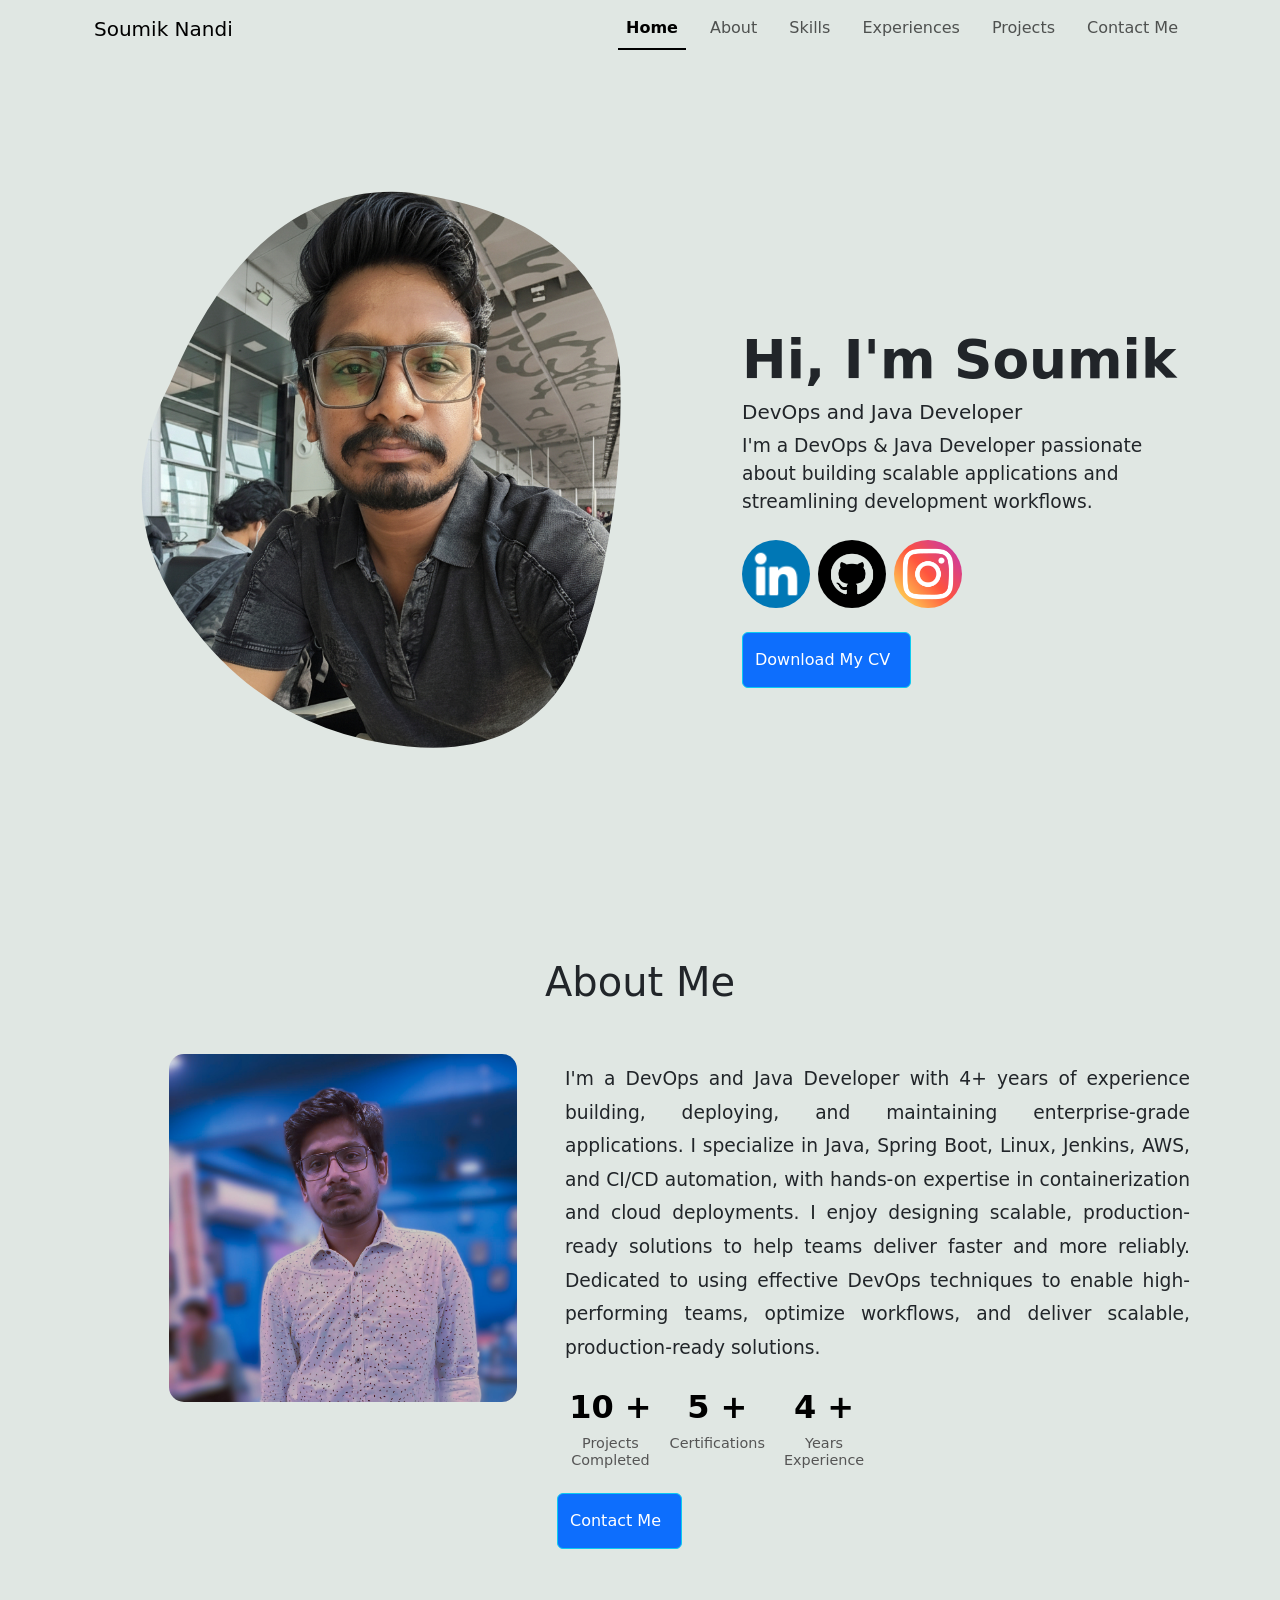
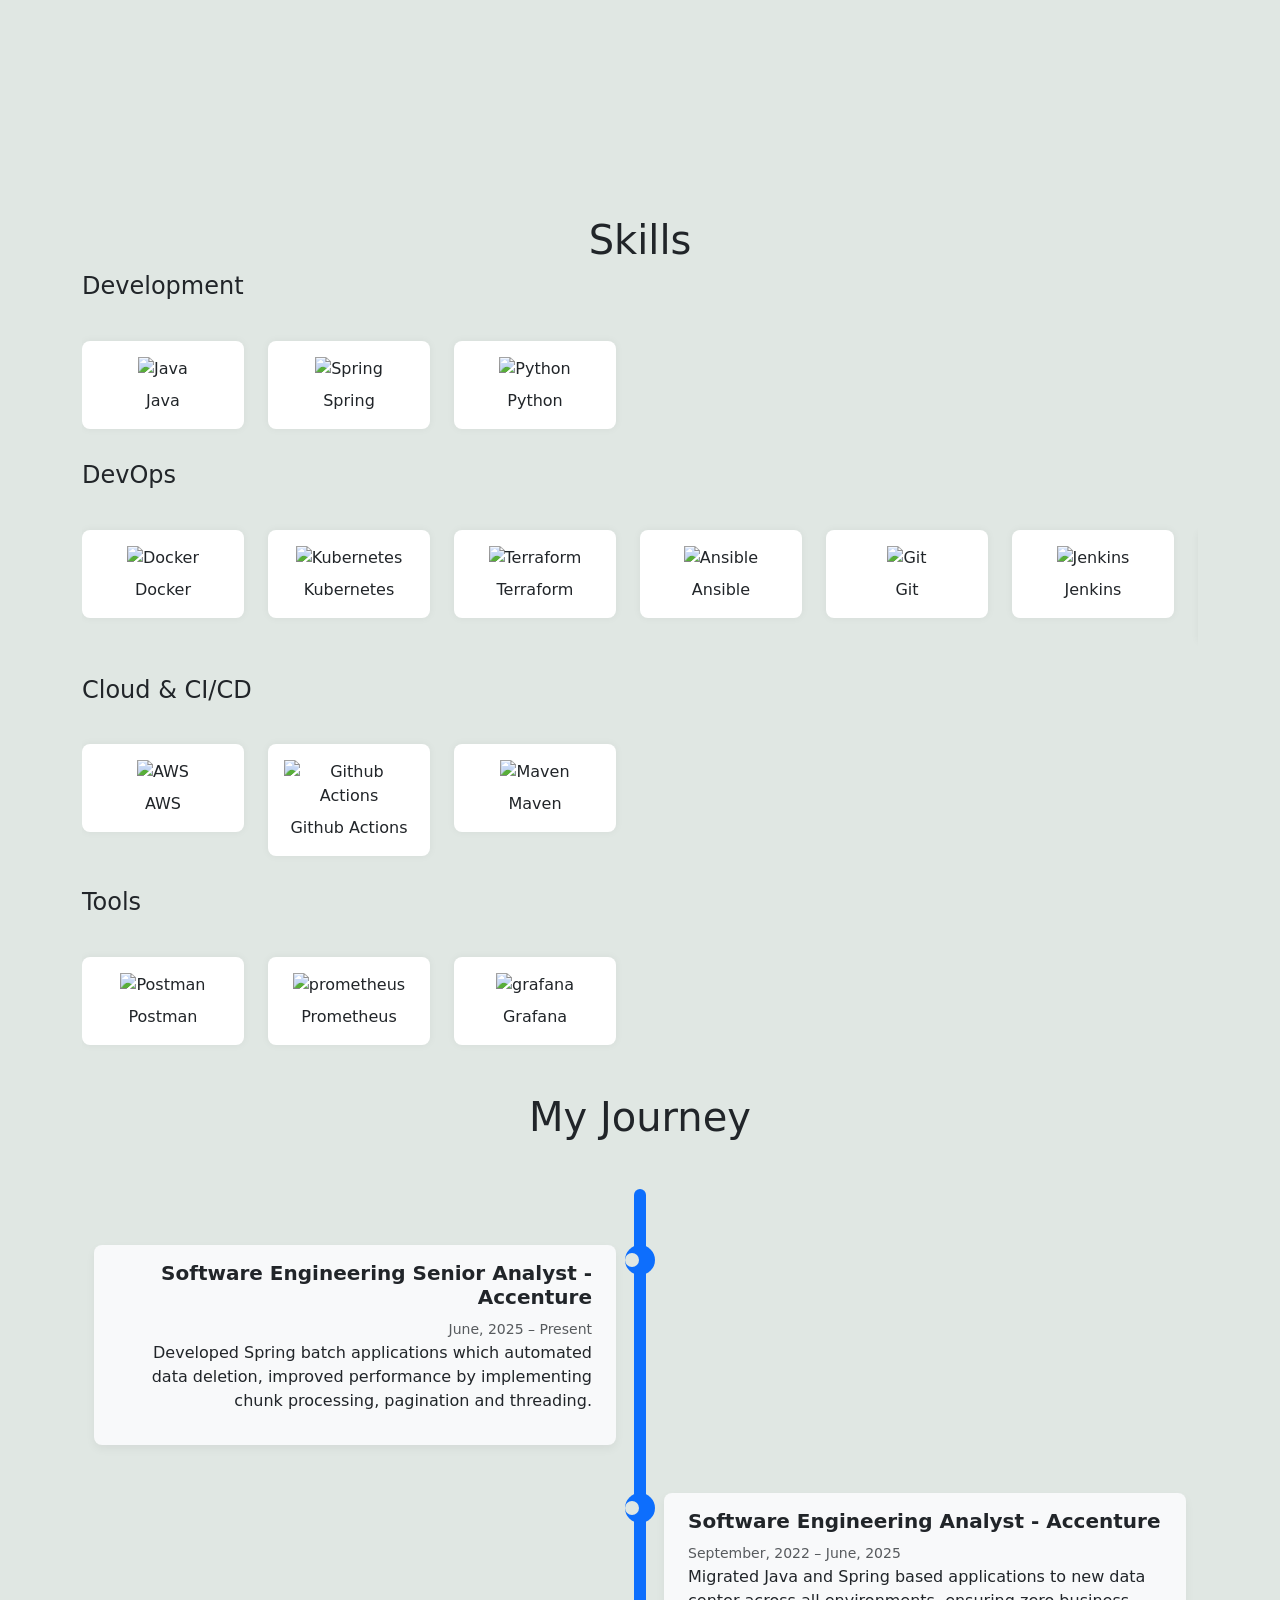
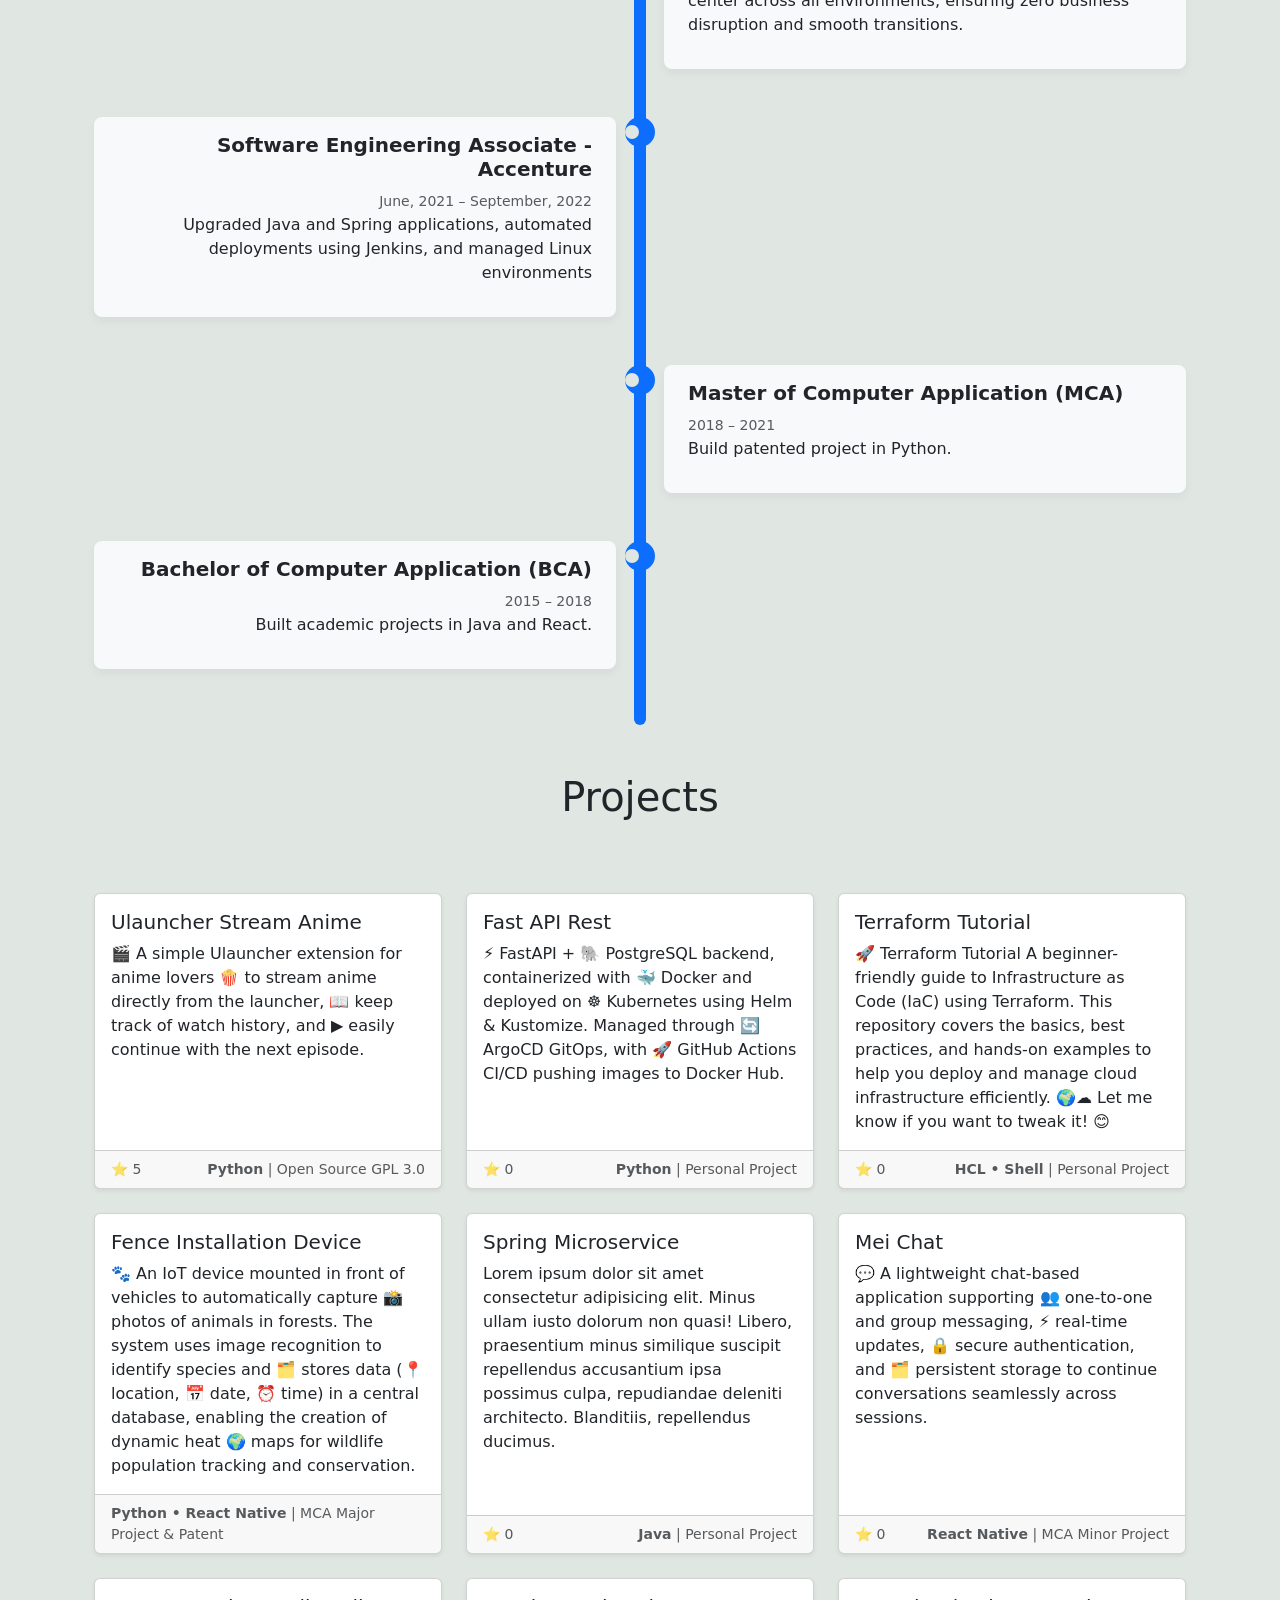
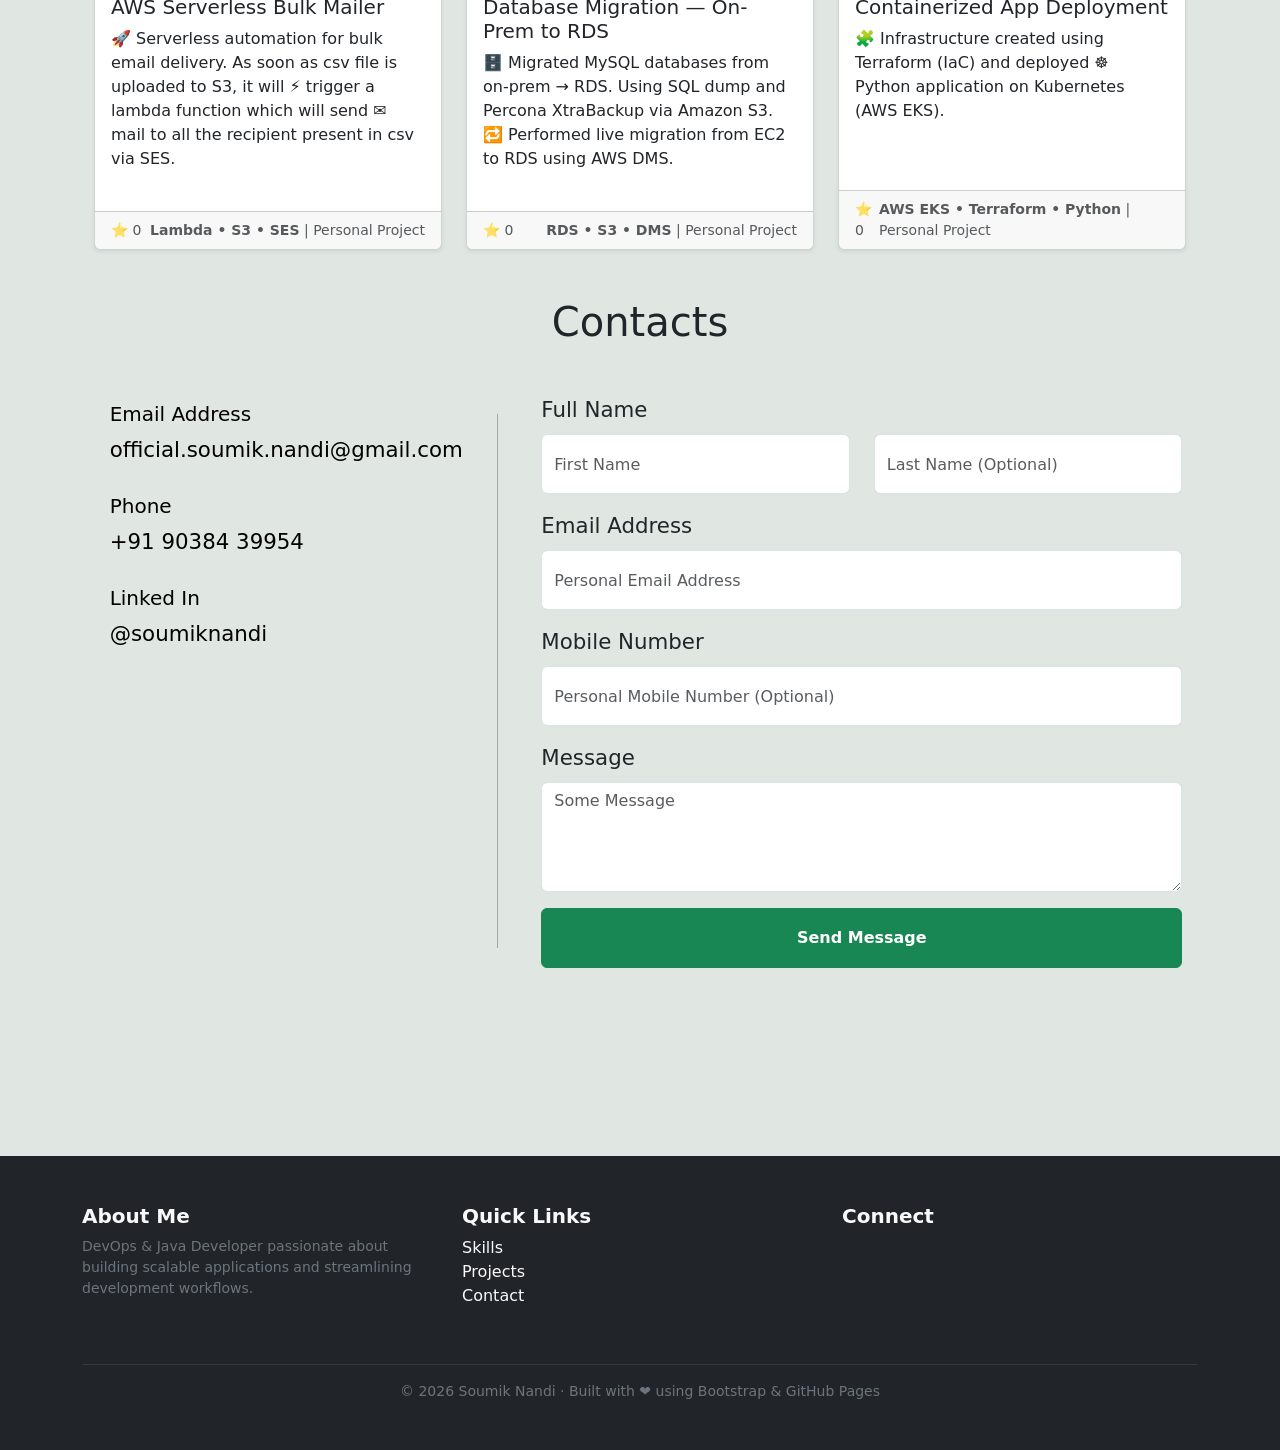
==== commit 276add40: "Commit" ====
--- a/index.html
+++ b/index.html
@@ -90,23 +90,26 @@
                 <svg style="width: 660px;" viewBox="0 0 480 480" xmlns="http://www.w3.org/2000/svg"
                     xmlns:xlink="http://www.w3.org/1999/xlink">
                     <mask id="blobMask">
-                        <path transform="translate(0, 0) scale(1, 1)" fill="white"
-                            d="M432,307Q424,374,361,395.5Q298,417,232,442Q166,467,122,412.5Q78,358,51,299Q24,240,53.5,183Q83,126,127,77.5Q171,29,242,22Q313,15,369.5,60Q426,105,433,172.5Q440,240,432,307Z" />
+                        <path fill="white"
+                            d="M 380 335 Q 350 430 246 420 Q 142 410 80 325 Q 18 240 66 147 Q 131 -8 248 2 Q 392 22 406 134 Q 410 240 380 335 Z" />
                     </mask>
-                    <image width="480" height="480" mask="url(#blobMask)" href="./assets/images/pp.jpg" />
+                    <image width="480" height="480" mask="url(#blobMask)" href="./assets/images/profile-picture.jpg" />
                 </svg>
 
                 <div class="col-sm d-flex align-items-center">
-                    <div class="">
+                    <div>
                         <!-- Top Part -->
-                        <h1><b style="font-size: 40pt">Hi, I'm Soumik</b></h1>
-                        <h5>DevOps and Java Developer</h5>
-                        <p style="font-size: 14pt; max-width: 480px;">I'm a DevOps & Java Developer passionate about
+                        <h1 class="top-text"><b style="font-size: 40pt">Hi, I'm Soumik</b></h1>
+                        <h1 class="top-text-hi"><b style="font-size: 40pt">Hi,</b></h1>
+                        <h1 class="top-text-hi"><b style="font-size: 40pt">I'm Soumik</b></h1>
+                        <h5 class="top-title">DevOps and Java Developer</h5>
+                        <p class="top-desc" style="font-size: 14pt; max-width: 480px;">I'm a DevOps & Java Developer
+                            passionate about
                             building scalable applications and streamlining development workflows.
                         </p>
 
                         <!-- Social Links -->
-                        <div class="col mt-4">
+                        <div class="d-flex mt-4 social-link-wrapper">
                             <a class="btn p-0 me-2 border-0 btn-image" target="_blank"
                                 href="https://www.linkedin.com/in/soumiknandi/">
                                 <img class="ratio ratio-1x1" src="./assets/icons/linkedin.png" alt="Linkedin Image">
@@ -124,9 +127,10 @@
                         </div>
 
 
-                        <div class="d-flex mt-4">
-                            <a style="text-decoration: none;" href="Soumik_Nandi_Resume.pdf" download>
-                                <button
+                        <div class="mt-4">
+                            <a class="downloadcvbtn-wrapper" style="text-decoration: none;"
+                                href="Soumik_Nandi_Resume.pdf" download>
+                                <button id="downloadcvbtn"
                                     style="background-color: #0d6efd; color: #fff; height: 56px; text-decoration: none;"
                                     class="btn btn-info d-flex align-items-center justify-content-center gap-2">
                                     Download My CV
@@ -420,7 +424,7 @@
                         <div class="content">
                             <h5 class="fw-bold">Software Engineering Analyst - Accenture</h5>
                             <small class="text-muted">September, 2022 – June, 2025</small>
-                            <p>Migrated Java & Spring based applications to new data center in lower environments,
+                            <p>Migrated Java and Spring based applications to new data center across all environments,
                                 ensuring zero business disruption and smooth transitions.</p>
                         </div>
                     </div>
@@ -434,8 +438,8 @@
                         <div class="content">
                             <h5 class="fw-bold">Software Engineering Associate - Accenture</h5>
                             <small class="text-muted">June, 2021 – September, 2022</small>
-                            <p>Upgraded Java & Spring based applications, automated deployments, and managed Linux
-                                environments.</p>
+                            <p>Upgraded Java and Spring applications, automated deployments using Jenkins, and
+                                managed Linux environments</p>
                         </div>
                     </div>
 
@@ -610,6 +614,65 @@
                         </div>
                     </div>
 
+                    <div class="col-md-4 mt-4">
+                        <div class="card h-100 shadow-sm clickable-card" onclick="window.open(
+                                'https\://github.com/soumiknandi/MeiChat', '_blank')">
+                            <div class="card-body">
+                                <h5 class="card-title">
+                                    AWS Serverless Bulk Mailer
+                                </h5>
+                                <p class="card-text">
+                                    🚀 Serverless automation for bulk email delivery. As soon as csv file is uploaded to
+                                    S3, it will ⚡ trigger a lambda function which will send ✉️ mail to all the recipient
+                                    present in csv via SES.
+                                </p>
+                            </div>
+                            <div class="card-footer d-flex justify-content-between align-items-center">
+                                <small class="text-muted">⭐ 0</small>
+                                <small class="text-muted"><b>Lambda • S3 • SES</b> | Personal Project</small>
+                            </div>
+                        </div>
+                    </div>
+
+                    <div class="col-md-4 mt-4">
+                        <div class="card h-100 shadow-sm clickable-card" onclick="window.open(
+                                'https\://github.com/soumiknandi/MeiChat', '_blank')">
+                            <div class="card-body">
+                                <h5 class="card-title">
+                                    Database Migration — On-Prem to RDS
+                                </h5>
+                                <p class="card-text">
+                                    🗄️ Migrated MySQL databases from on-prem → RDS. Using SQL dump and Percona
+                                    XtraBackup via Amazon S3. 🔁 Performed live migration from EC2 to RDS using AWS DMS.
+                                </p>
+                            </div>
+                            <div class="card-footer d-flex justify-content-between align-items-center">
+                                <small class="text-muted">⭐ 0</small>
+                                <small class="text-muted"><b>RDS • S3 • DMS</b> | Personal Project</small>
+                            </div>
+                        </div>
+                    </div>
+
+                    <div class="col-md-4 mt-4">
+                        <div class="card h-100 shadow-sm clickable-card" onclick="window.open(
+                                'https\://github.com/soumiknandi/MeiChat', '_blank')">
+                            <div class="card-body">
+                                <h5 class="card-title">
+                                    Containerized App Deployment
+                                </h5>
+                                <p class="card-text">
+                                    🧩 Infrastructure created using Terraform (IaC) and deployed ☸️ Python application
+                                    on Kubernetes
+                                    (AWS EKS).
+                                </p>
+                            </div>
+                            <div class="card-footer d-flex justify-content-between align-items-center">
+                                <small class="text-muted">⭐ 0</small>
+                                <small class="text-muted"><b>AWS EKS • Terraform • Python</b> | Personal Project</small>
+                            </div>
+                        </div>
+                    </div>
+
                 </div>
             </div>
 
--- a/assets/css/style.css
+++ b/assets/css/style.css
@@ -107,6 +107,50 @@
     transform: translateY(-4px);
     transform: scale(1.1);
     border-radius: 50%
+}
+
+.top-text-hi {
+    display: none;
+    text-align: center;
+}
+
+
+@media (max-width: 768px) {
+
+    #downloadcvbtn {
+        width: 90%;
+    }
+
+    .downloadcvbtn-wrapper {
+        display: flex;
+        justify-content: center;
+    }
+
+    .social-link-wrapper {
+        justify-content: center;
+    }
+
+    .social-link-wrapper a {
+        margin-left: 12px;
+        margin-right: 12px;
+    }
+
+    .top-text {
+        display: none;
+    }
+
+    .top-text-hi {
+        display: block;
+    }
+
+    .top-title {
+        text-align: center;
+    }
+
+    .top-desc {
+        text-align: center;
+    }
+
 }
 
 /* About Section */
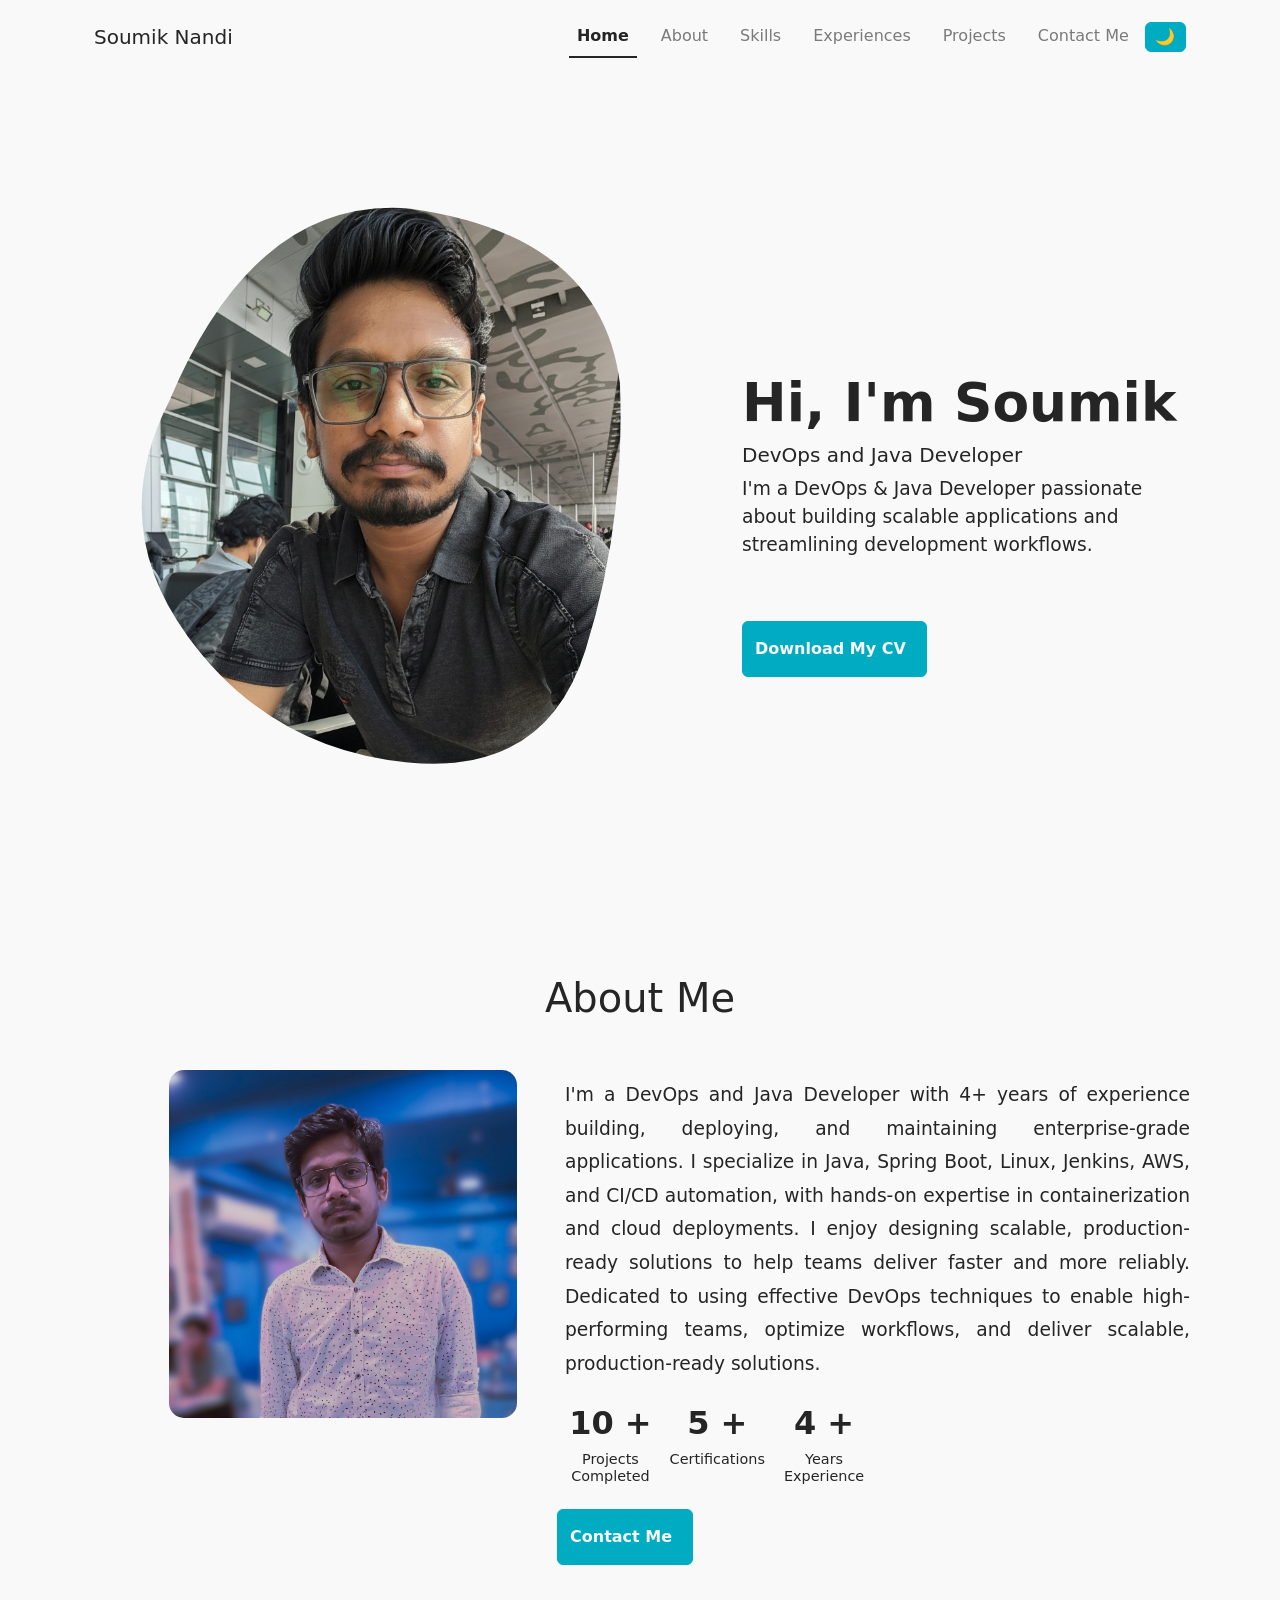
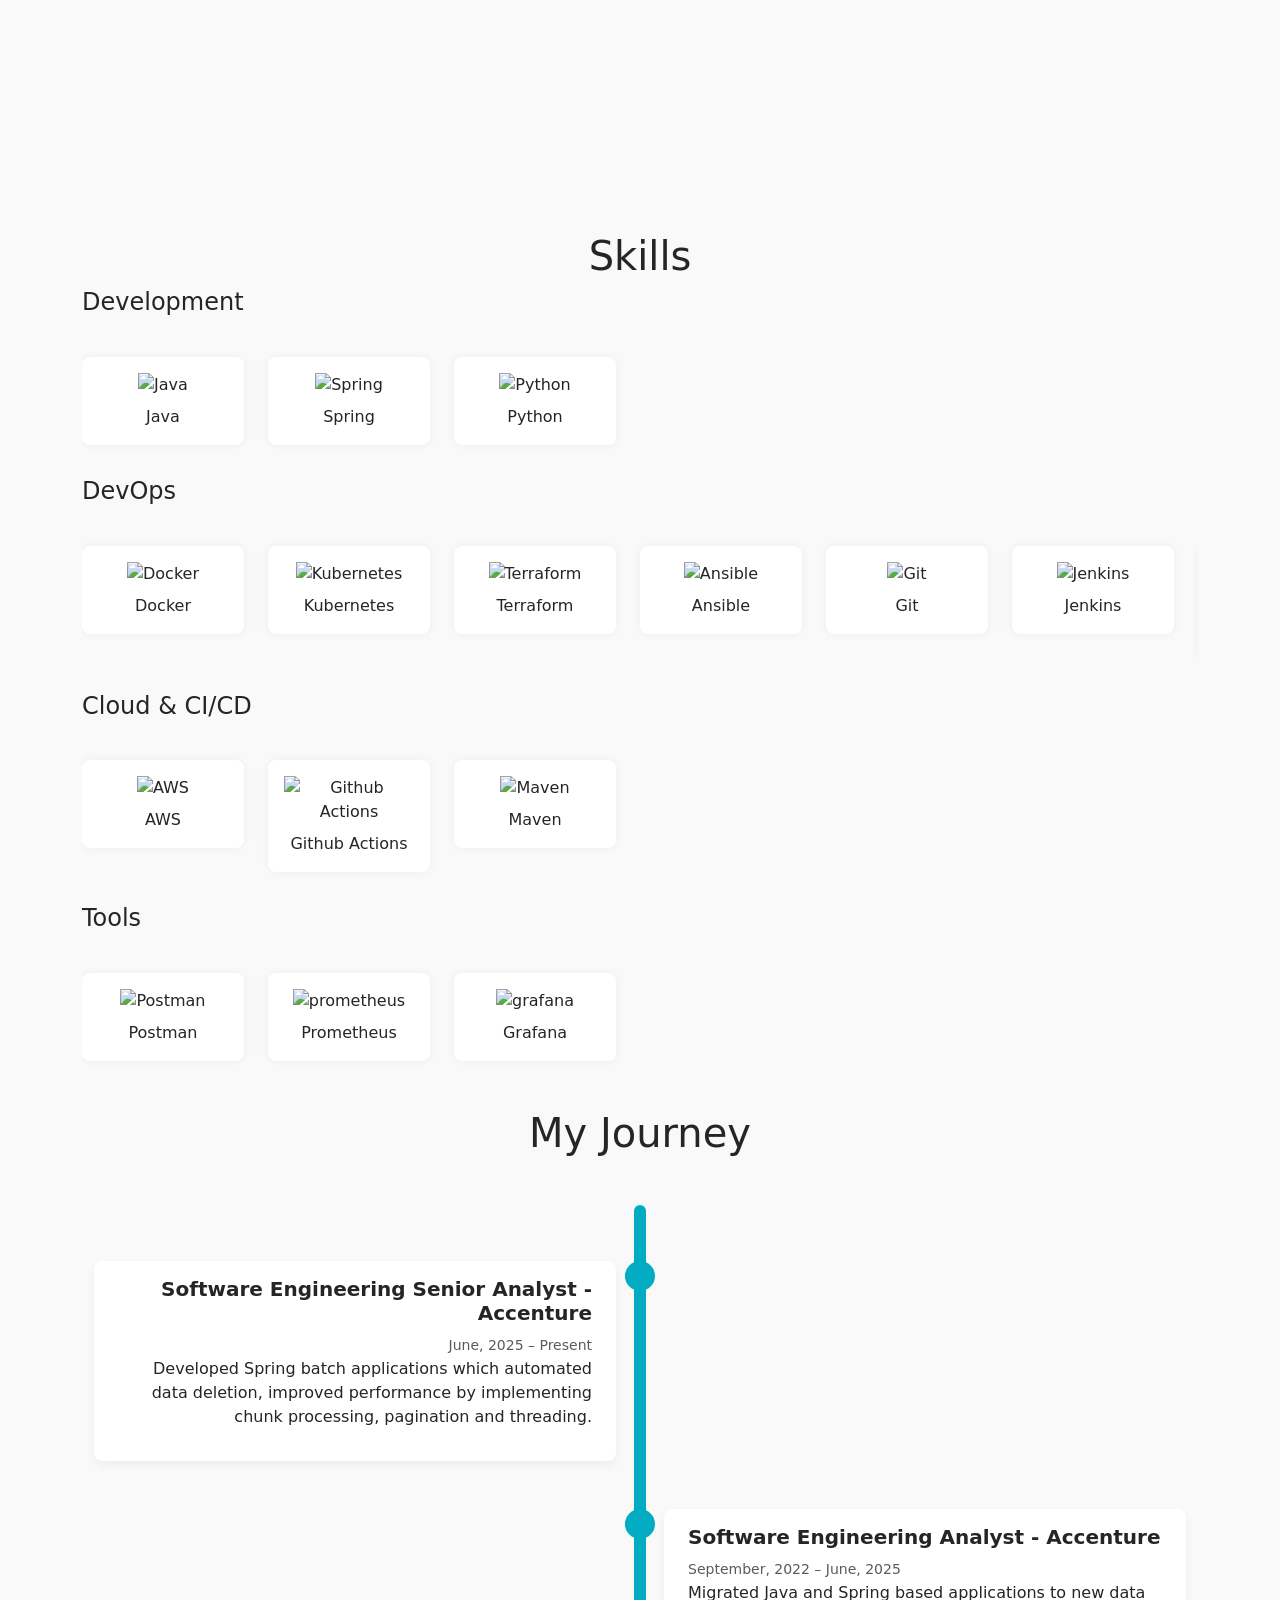
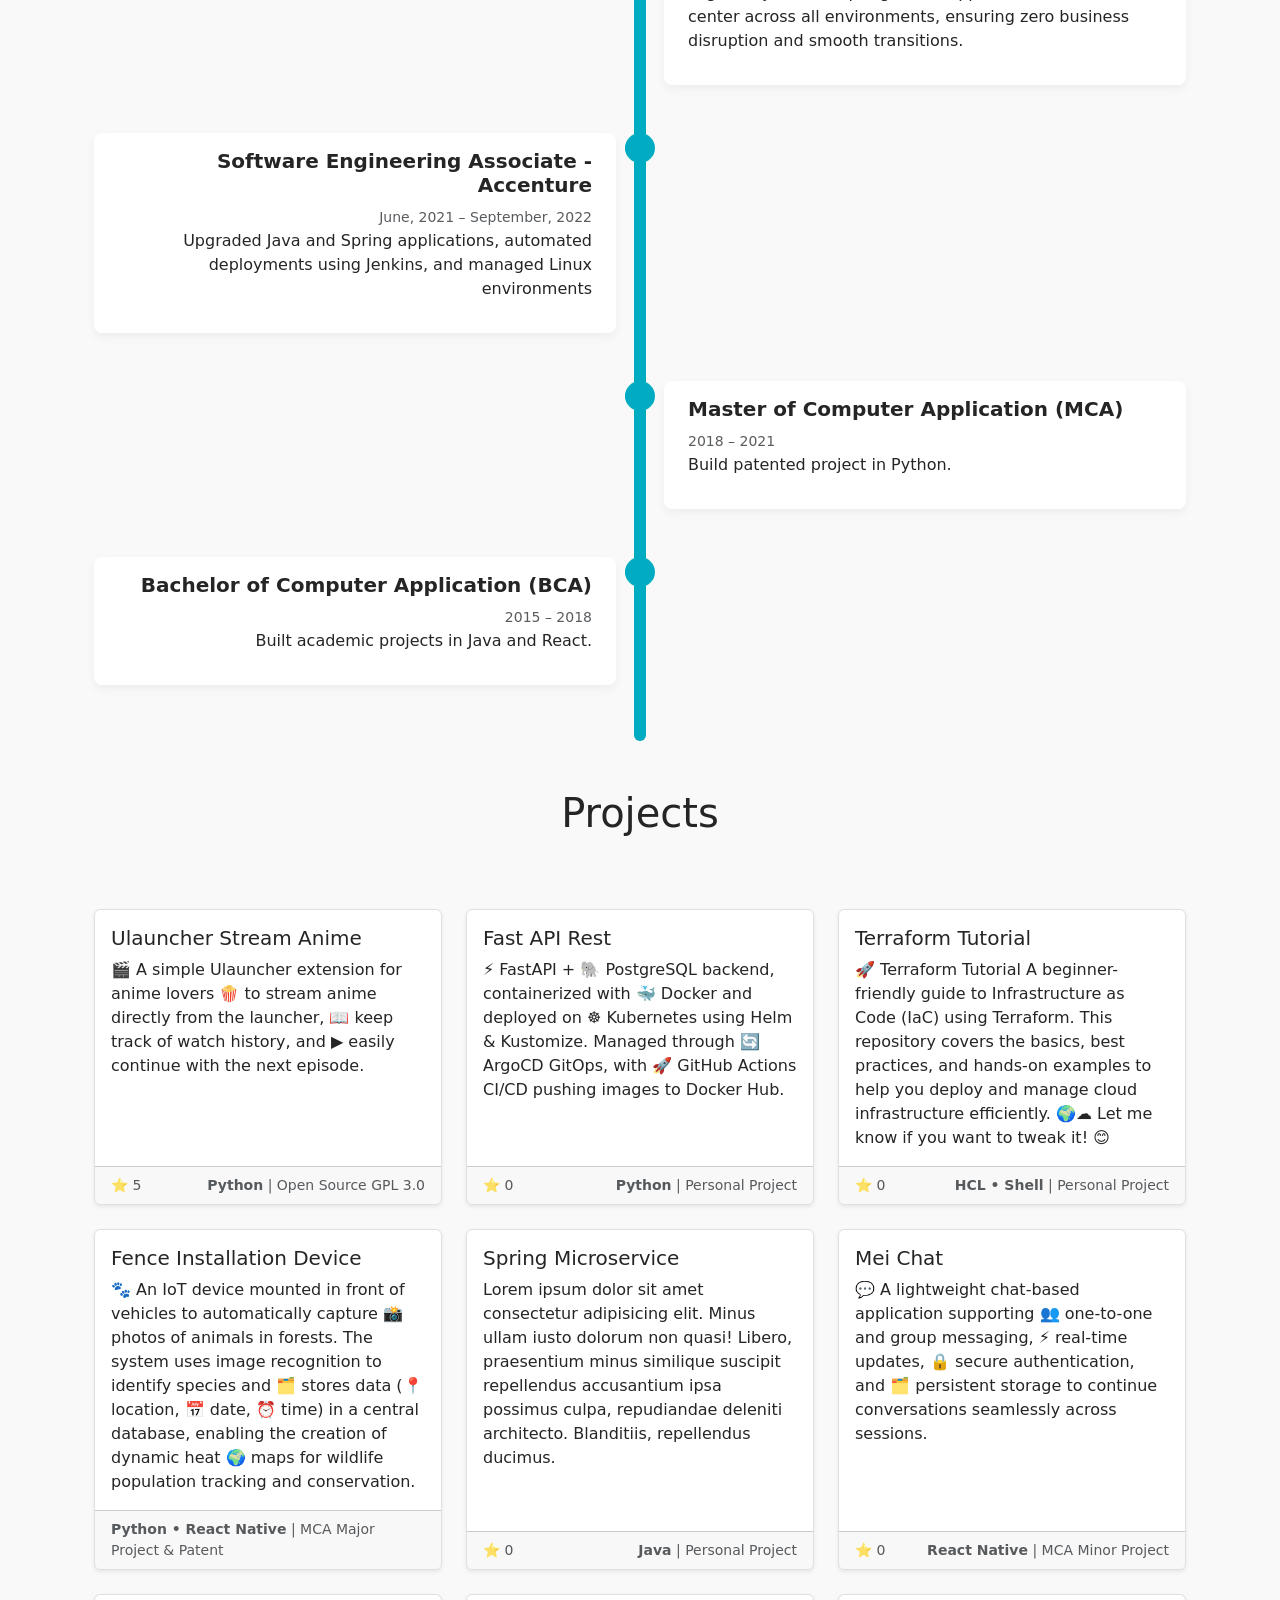
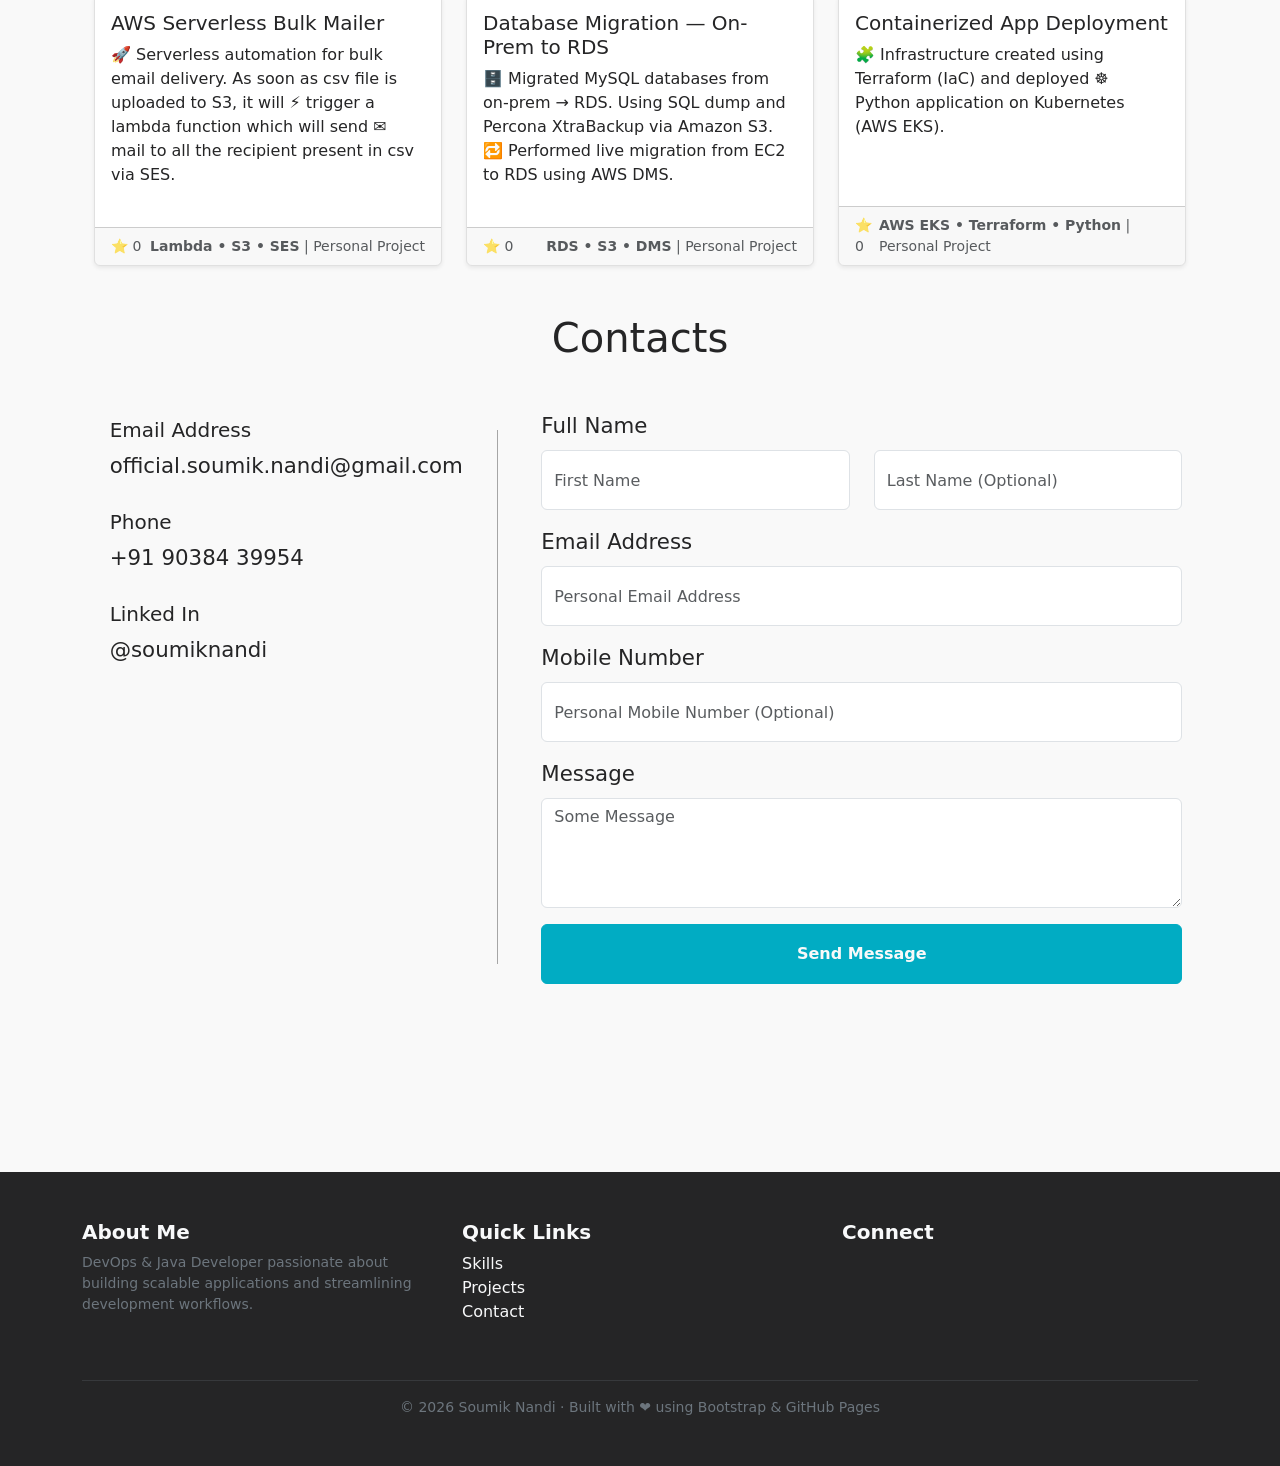
==== commit 1141962f: "Update" ====
--- a/index.html
+++ b/index.html
@@ -51,12 +51,12 @@
         <nav id="main-navbar" class="navbar sticky-top navbar-expand-lg bg-body-tertiary">
             <div class="container-fluid">
                 <a class="navbar-brand" href="#">Soumik Nandi</a>
-                <button class="navbar-toggler" type="button" data-bs-toggle="collapse"
+                <!-- <button class="navbar-toggler" type="button" data-bs-toggle="collapse"
                     data-bs-target="#navbarSupportedContent" aria-controls="navbarSupportedContent"
                     aria-expanded="false" aria-label="Toggle navigation">
                     <span class="navbar-toggler-icon"></span>
-                </button>
-                <div class="collapse navbar-collapse" id="navbarSupportedContent">
+                </button> -->
+                <div class="navbar navbar-expand " id="navbarSupportedContent">
                     <ul class="navbar-nav nav-underline ms-auto mb-2 mb-lg-0">
                         <li class="nav-item">
                             <a class="nav-link active" href="#home">Home</a>
@@ -77,12 +77,21 @@
                             <a class="nav-link" href="#contact">Contact Me</a>
                         </li>
                     </ul>
-
-                </div>
+                    <button id="theme-toggle" class="btn btn-outline-secondary ms-2" aria-label="Toggle theme"
+                        title="Toggle theme">🌙</button>
+                </div>
+
+                <!-- <button class="navbar-toggler" type="button" data-bs-toggle="collapse"
+                    data-bs-target="#navbarSupportedContent" aria-controls="navbarSupportedContent"
+                    aria-expanded="false" aria-label="Toggle navigation">
+                    <span class="navbar-toggler-icon"></span>
+                </button> -->
             </div>
         </nav>
 
         <div>
+            <button id="theme-toggle-mobile" class="btn btn-outline-secondary theme-toggle-mobile d-md-none"
+                aria-label="Toggle theme" title="Toggle theme">🌙</button>
 
             <!-- HOME SECTION -->
             <div id="home" class="row home-section scroll-section">
@@ -110,28 +119,25 @@
 
                         <!-- Social Links -->
                         <div class="d-flex mt-4 social-link-wrapper">
-                            <a class="btn p-0 me-2 border-0 btn-image" target="_blank"
-                                href="https://www.linkedin.com/in/soumiknandi/">
-                                <img class="ratio ratio-1x1" src="./assets/icons/linkedin.png" alt="Linkedin Image">
+                            <a class="btn" target="_blank" href="https://www.linkedin.com/in/soumiknandi/">
+                                <i class="fi fi-brands-linkedin home-social-icon"></i>
                             </a>
 
-                            <a class="btn p-0 me-2 border-0 btn-image" target="_blank"
-                                href="https://github.com/soumiknandi">
-                                <img class="ratio ratio-1x1" src="./assets/icons/github.png" alt="Github Image">
+                            <a class="btn" target="_blank" href="https://github.com/soumiknandi">
+                                <i class="fi fi-brands-github home-social-icon"></i>
                             </a>
 
-                            <a class="btn p-0 border-0 btn-image" target="_blank"
-                                href="https://instagram.com/the.boy.in.the.box">
-                                <img class="ratio ratio-1x1" src="./assets/icons/instagram.png" alt="Instagram Image">
+                            <a class="btn" target="_blank" href="https://instagram.com/the.boy.in.the.box">
+                                <i class="fi fi-brands-instagram home-social-icon"></i>
                             </a>
-                        </div>
-
-
-                        <div class="mt-4">
+
+                        </div>
+
+
+                        <div class=" mt-4">
                             <a class="downloadcvbtn-wrapper" style="text-decoration: none;"
                                 href="Soumik_Nandi_Resume.pdf" download>
                                 <button id="downloadcvbtn"
-                                    style="background-color: #0d6efd; color: #fff; height: 56px; text-decoration: none;"
                                     class="btn btn-info d-flex align-items-center justify-content-center gap-2">
                                     Download My CV
                                     <i class="fi fi-rr-cloud-download"></i>
@@ -189,7 +195,6 @@
                     <div class="mt-4">
                         <a class="contactbtn-wrapper" style="text-decoration: none;" href="#contact">
                             <button id="contactbtn"
-                                style="background-color: #0d6efd; color: #fff; height: 56px; text-decoration: none;"
                                 class="btn btn-info d-flex align-items-center justify-content-center gap-2">
                                 Contact Me
                                 <i class="fi fi-rr-paper-plane-top"></i>
@@ -764,7 +769,7 @@
                         <input type="text" name="_honey" style="display:none">
 
                         <div class="d-grid d-block">
-                            <button type="submit" class="btn btn-success" value="Send Message">
+                            <button type="submit" class="btn" value="Send Message">
                                 Send Message
                         </div>
 
@@ -778,7 +783,7 @@
 
     </main>
 
-    <footer class="bg-dark text-light py-5 mt-5">
+    <footer class="text-light py-5 mt-5">
         <div class="container">
             <div class="row text-center text-md-start">
 
--- a/assets/css/style.css
+++ b/assets/css/style.css
@@ -1,24 +1,91 @@
-/* Globals*/
+/* Globals */
 :root {
-    --primary-background: #e0e7e3;
-}
-
-/* Overides */
-
-.navbar {
-    background-color: var(--primary-background) !important;
+
+    --bg: #F9F9F9;
+    --text: #252526;
+    --muted: #7A7A7A;
+    --card-bg: #ffffff;
+    --card-border: #E0E0E0;
+    --primary-accent: #01acc3;
+    /* 00BCD4 */
+
+    --nav-bg: #F9F9F9;
+    --footer-bg: #252526;
+}
+
+/* Dark theme overrides */
+:root[data-theme="dark"] {
+    --bg: #1A0A2A;
+    --text: #F0F4F7;
+    --muted: #C0B7D1;
+    --card-bg: #28143C;
+    --card-border: rgba(255, 51, 204, 0.15);
+    /* Border uses a hint of the accent color */
+    --nav-bg: #1A0A2A;
+    --footer-bg: #201133;
+    --primary-accent: #FF33CC;
+    --bs-secondary-color: #adb5bd;
+    --bs-nav-link-color: #e6eef8;
+}
+
+.btn {
+    color: var(--bg);
+}
+
+/* Body */
+body {
+    background-color: var(--bg);
+    color: var(--text);
+    transition: background-color .3s ease, color .3s ease;
+    scroll-behavior: smooth;
+}
+
+/* Common */
+
+.card {
+    background-color: var(--card-bg);
+    border-color: var(--card-border);
+    color: var(--text);
+}
+
+footer {
+    background-color: var(--footer-bg) !important;
+    color: var(--muted);
+}
+
+button {
+    transition: background-color 0.3s ease, color 0.3s ease, border-color 0.3s ease;
+    background-color: var(--primary-accent) !important;
+    border-color: var(--primary-accent) !important;
+}
+
+
+/* Navbar */
+
+.navbar,
+.bg-body-tertiary {
+    background-color: var(--nav-bg) !important;
+}
+
+.navbar-brand {
+    /* font-weight: bold; */
+    color: var(--text) !important;
+    transition: color 0.3s ease;
+}
+
+.nav-link {
+    color: var(--muted) !important;
+    transition: color 0.3s ease;
 }
 
 .nav-link.active {
-    color: #000 !important;
+    color: var(--text) !important;
     font-weight: bold;
 }
 
-body {
-    background: var(--primary-background);
-    /* color: #333; */
-    /* scroll-padding: 500px; */
-    scroll-behavior: smooth;
+#theme-toggle {
+    line-height: 1;
+    padding: 0.35rem 0.6rem;
 }
 
 /* Sections */
@@ -38,15 +105,14 @@
 
 
 
-/* Navbar */
+/* Bottom Navbar */
 
 .bottom-nav {
     position: fixed;
     bottom: 0;
     left: 0;
     width: 100%;
-    background: #fff;
-    border-top: 1px solid #ddd;
+    background: var(--nav-bg);
     z-index: 999;
     padding-left: 8px;
     padding-right: 8px;
@@ -72,6 +138,57 @@
     font-weight: 600;
 }
 
+.theme-toggle-mobile {
+    position: fixed;
+    right: 16px;
+    top: 72px;
+    /* sits above bottom-nav */
+    z-index: 1100;
+    border-radius: 50%;
+    width: 44px;
+    height: 44px;
+    padding: 0;
+    display: none;
+    align-items: center;
+    justify-content: center;
+    font-size: 18px;
+    box-shadow: 0 6px 18px rgba(0, 0, 0, 0.12);
+    transition: transform .12s ease, background-color .2s ease;
+    background-color: var(--primary-accent);
+    color: var(--bg);
+    border: none !important;
+}
+
+
+/* show on small screens */
+@media (max-width: 768px) {
+    .theme-toggle-mobile {
+        display: flex;
+    }
+
+    /* move a bit up on very small screens if bottom-nav present */
+    /* @media (max-width: 400px) {
+        .theme-toggle-mobile {
+            right: 12px;
+            bottom: 80px;
+            width: 40px;
+            height: 40px;
+            font-size: 16px;
+        }
+    } */
+}
+
+.theme-toggle-mobile:active {
+    transform: scale(.96);
+}
+
+/* keep existing desktop toggle as-is; if you want hide it on mobile explicitly:
+@media (max-width: 768px) {
+    #theme-toggle {
+        display: none !important;
+    }
+} */
+
 
 @media (max-width: 768px) {
     .bottom-nav {
@@ -114,10 +231,30 @@
     text-align: center;
 }
 
-
-@media (max-width: 768px) {
-
-    #downloadcvbtn {
+.home-social-icon {
+    font-size: 64px;
+    color: var(--text);
+}
+
+.home-social-icon:hover {
+    color: var(--primary-accent);
+    transition: color 0.3s ease;
+    transform: scale(1.3);
+
+}
+
+#downloadcvbtn,
+#contactbtn {
+    height: 56px;
+    text-decoration: none;
+    font-weight: bold;
+}
+
+
+@media (max-width: 768px) {
+
+    #downloadcvbtn,
+    #contactbtn {
         width: 90%;
     }
 
@@ -160,7 +297,7 @@
 .counter {
     font-size: 2rem;
     font-weight: 700;
-    color: #000;
+    color: var(--text);
     margin: 0;
 }
 
@@ -174,7 +311,7 @@
     font-size: 0.9rem;
     margin: 0;
     line-height: 1.2;
-    color: #555;
+    color: var(--text);
     text-align: center;
     padding-top: 8px;
 }
@@ -216,8 +353,8 @@
     top: 50%;
     transform: translateY(-50%);
     border: none;
-    background: transparent;
-    color: #444444;
+    background: transparent !important;
+    color: var(--primary-accent);
     font-size: 2rem;
     width: 40px;
     height: 40px;
@@ -251,7 +388,7 @@
 }
 
 .scroll-btn.inactive {
-    color: #858585;
+    color: var(--muted);
 }
 
 .skills-scroll {
@@ -281,9 +418,11 @@
     text-align: center;
     padding: 1rem;
     border-radius: 8px;
-    background: #fff;
     box-shadow: 0 0 8px rgba(0, 0, 0, 0.05);
     transition: 0.3s ease;
+    background-color: var(--card-bg);
+    border-color: var(--card-border);
+    color: var(--text);
 }
 
 .skill-card:hover {
@@ -318,7 +457,7 @@
     bottom: 0;
     left: 50%;
     width: 12px;
-    background: #0d6efd;
+    background: var(--primary-accent);
     transform: translateX(-50%);
     z-index: 1;
     border-radius: 10px;
@@ -340,18 +479,21 @@
 }
 
 .timeline-item .content {
-    background: #f8f9fa;
+    /* background: #f8f9fa; */
     padding: 1rem 1.5rem;
     border-radius: 8px;
     position: relative;
     z-index: 2;
     box-shadow: 0 4px 10px rgba(0, 0, 0, 0.05);
+    background-color: var(--card-bg);
+    border-color: var(--card-border);
+    color: var(--text);
 }
 
 .timeline-circle {
     width: 30px;
     height: 30px;
-    background-color: #0d6efd;
+    background-color: var(--primary-accent);
     position: absolute;
     border-radius: 50%;
     z-index: 3;
@@ -361,7 +503,7 @@
 }
 
 .timeline-circle div {
-    background-color: var(--primary-background);
+    background-color: var(--primary-accent);
     width: 14px;
     height: 14px;
     border-radius: 50%;
@@ -407,13 +549,13 @@
 /* Project Sections */
 
 .clickable-card {
+    background-color: var(--card-bg);
     cursor: pointer;
     transition: transform 0.2s ease;
 }
 
 .clickable-card:hover {
     transform: scale(1.02);
-    background-color: #f8f9fa;
 }
 
 .card-text {
@@ -427,7 +569,7 @@
     align-items: center;
     margin-bottom: 28px;
     text-decoration: none !important;
-    color: black !important;
+    color: var(--text) !important;
 }
 
 .contact-info>i {
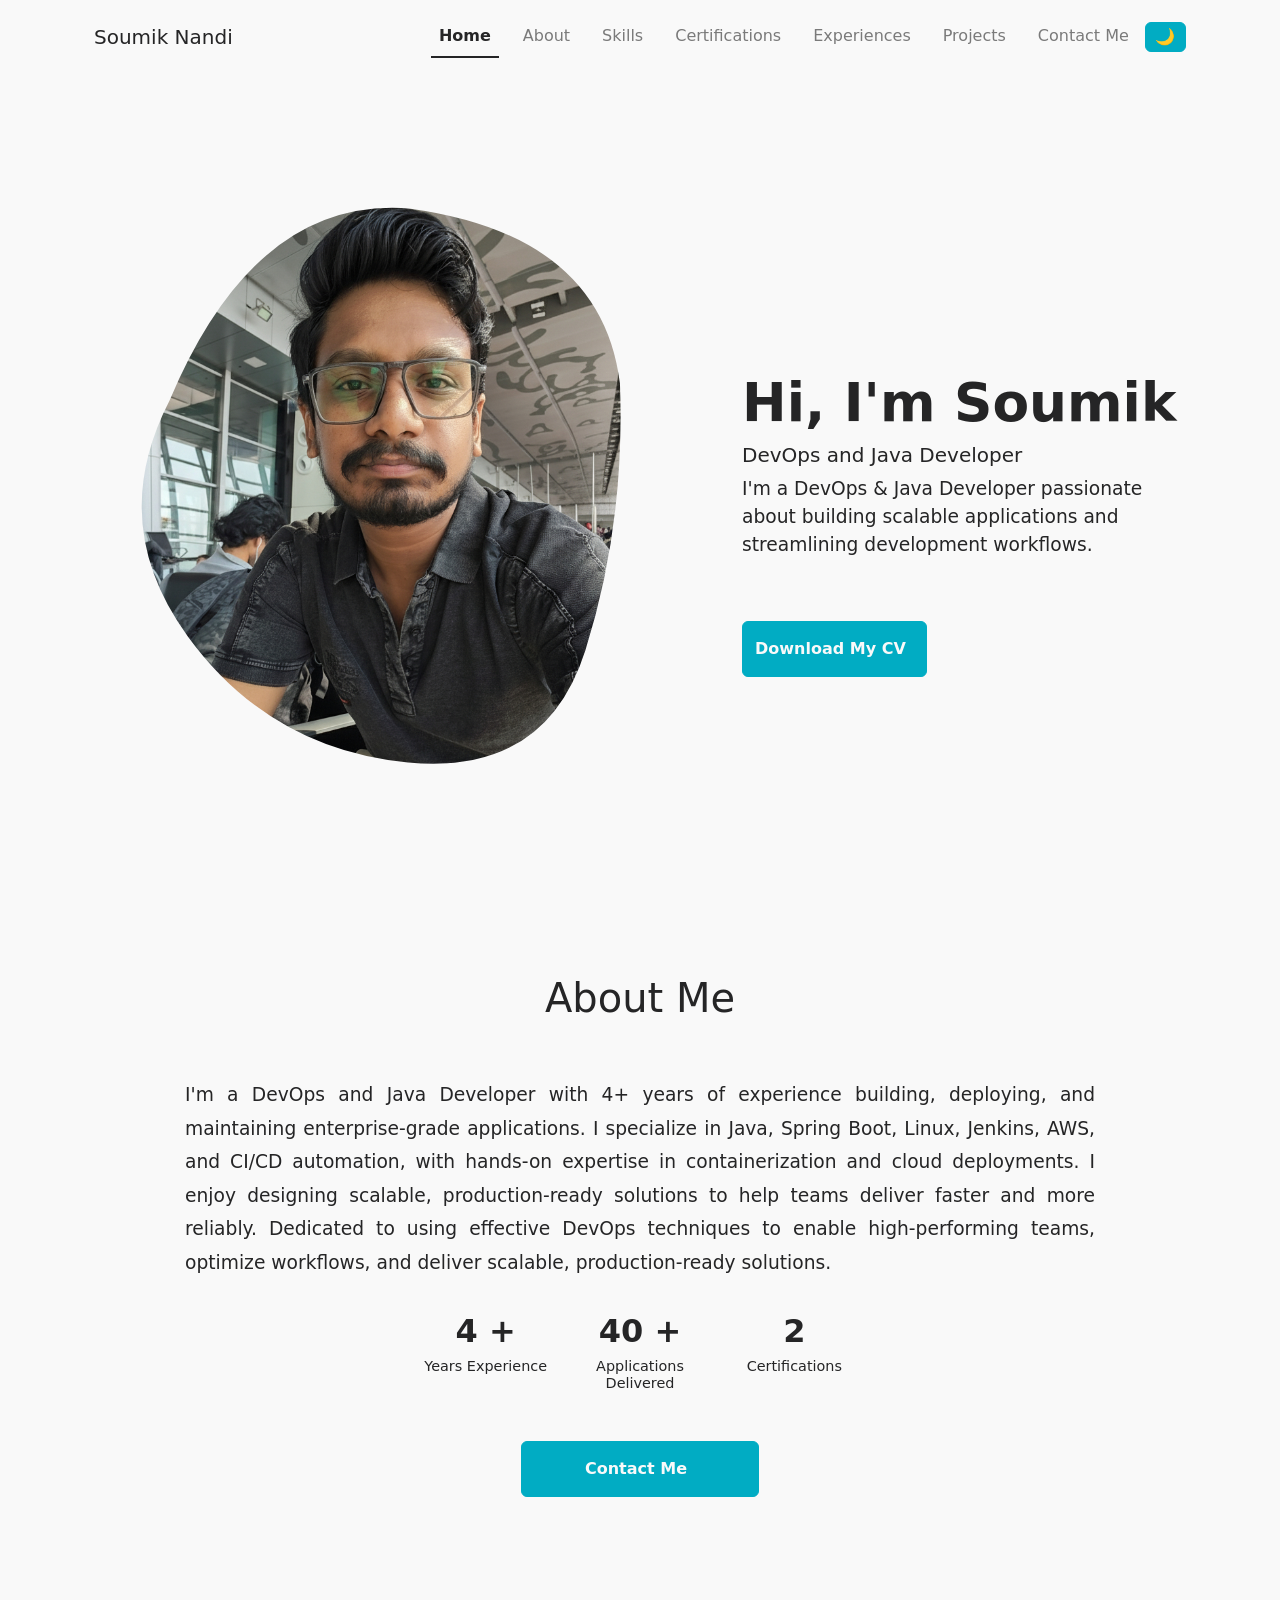
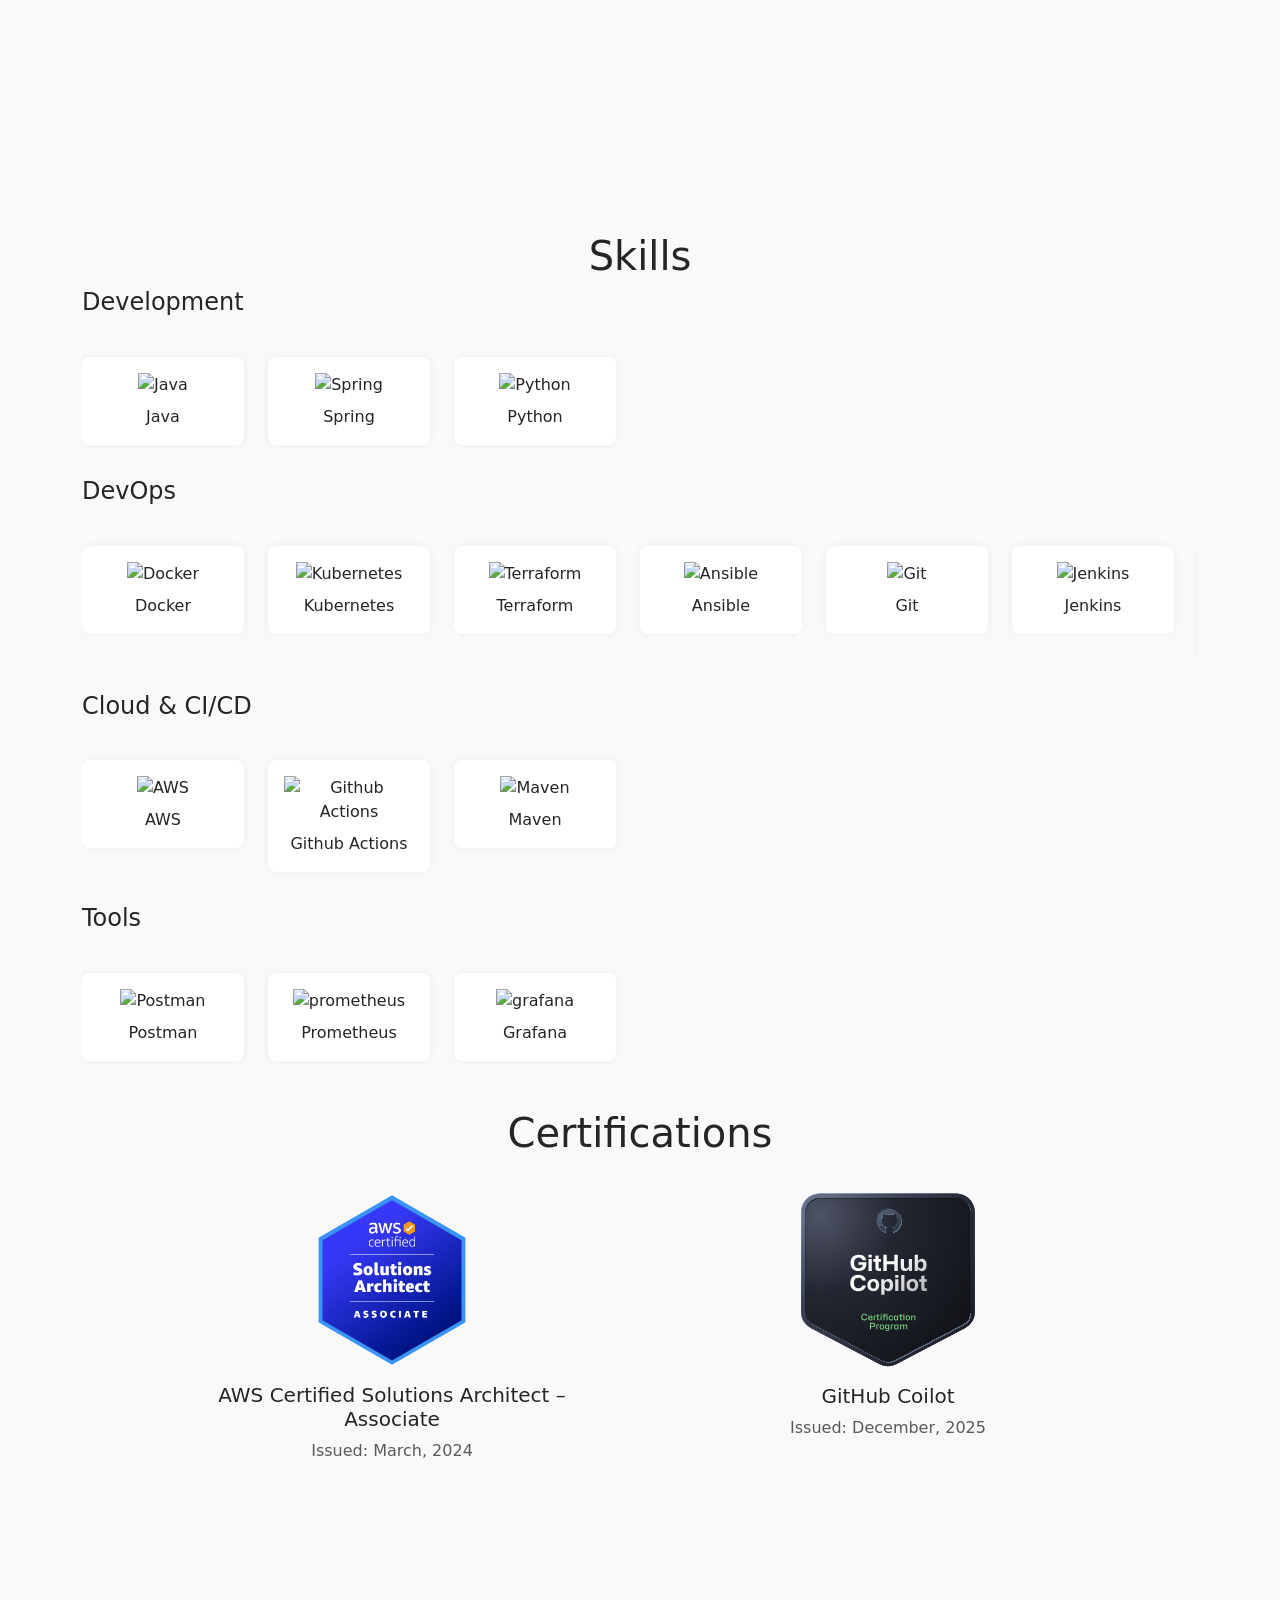
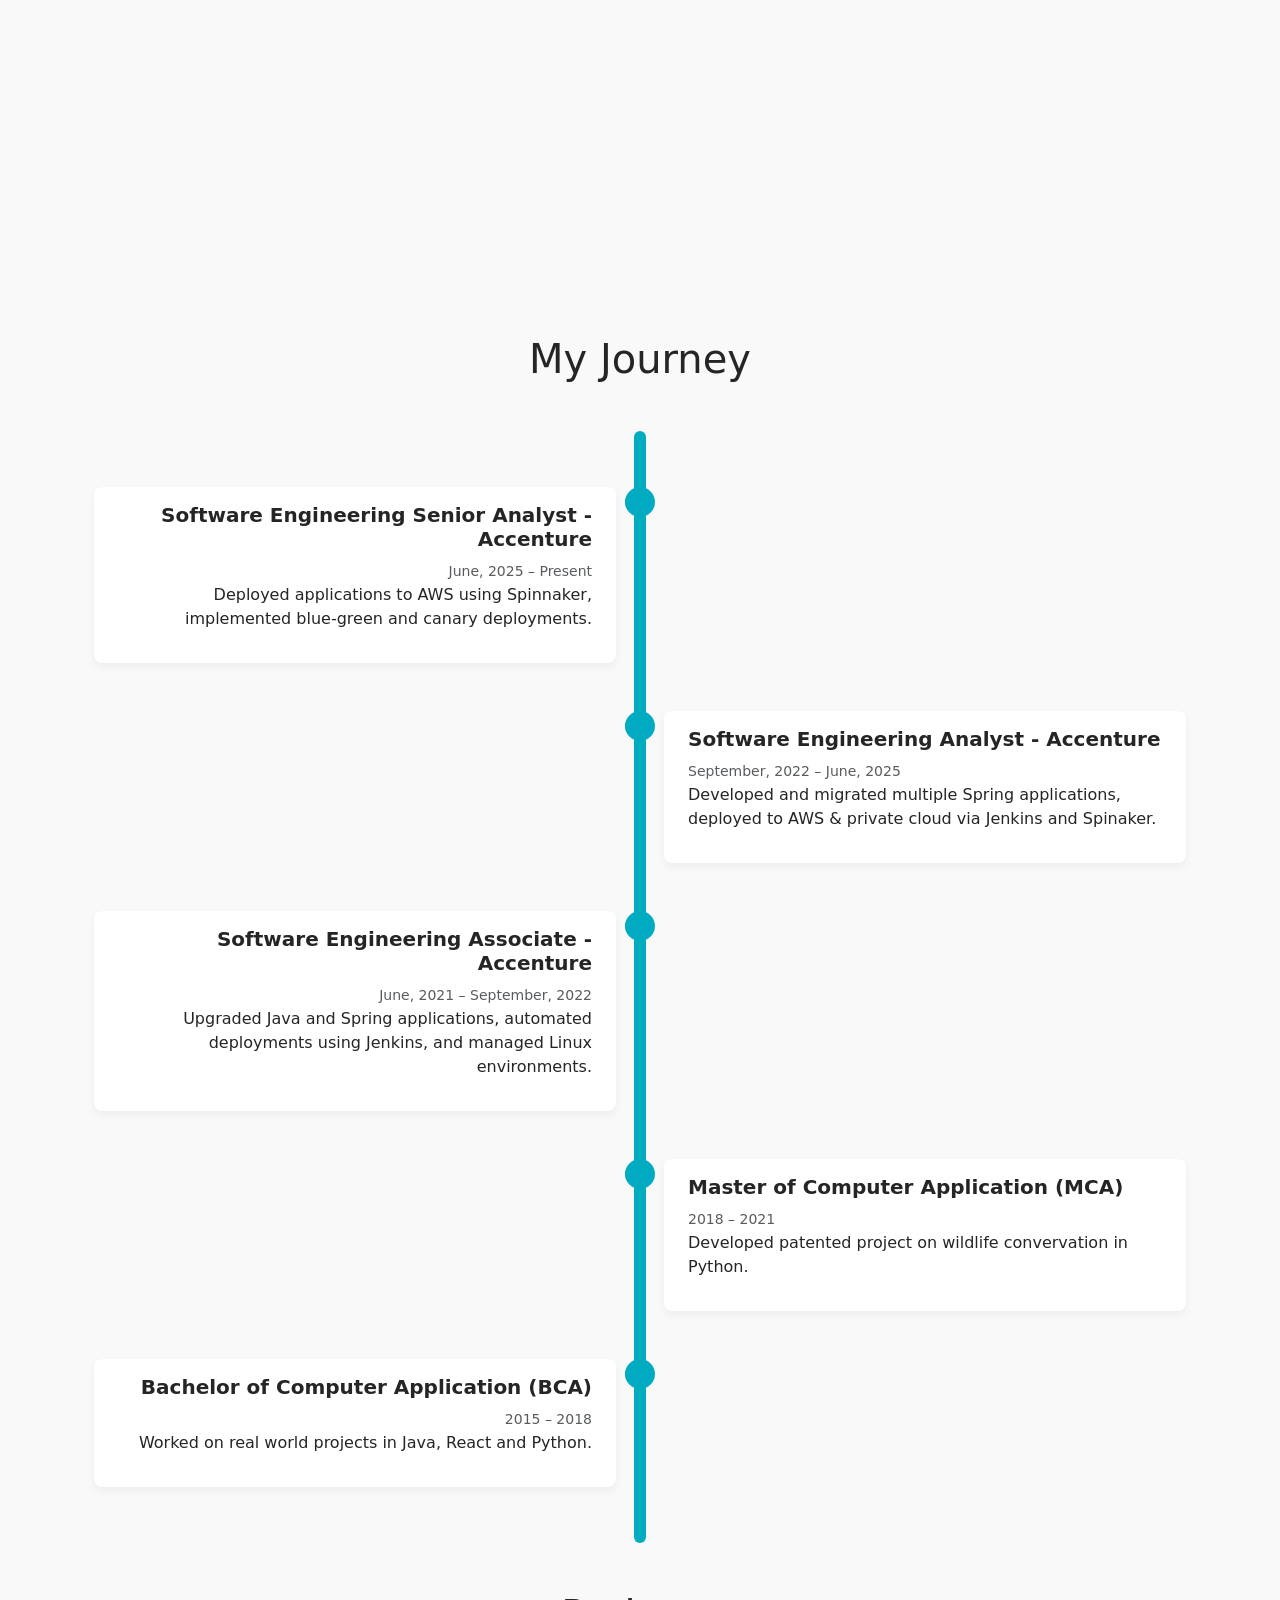
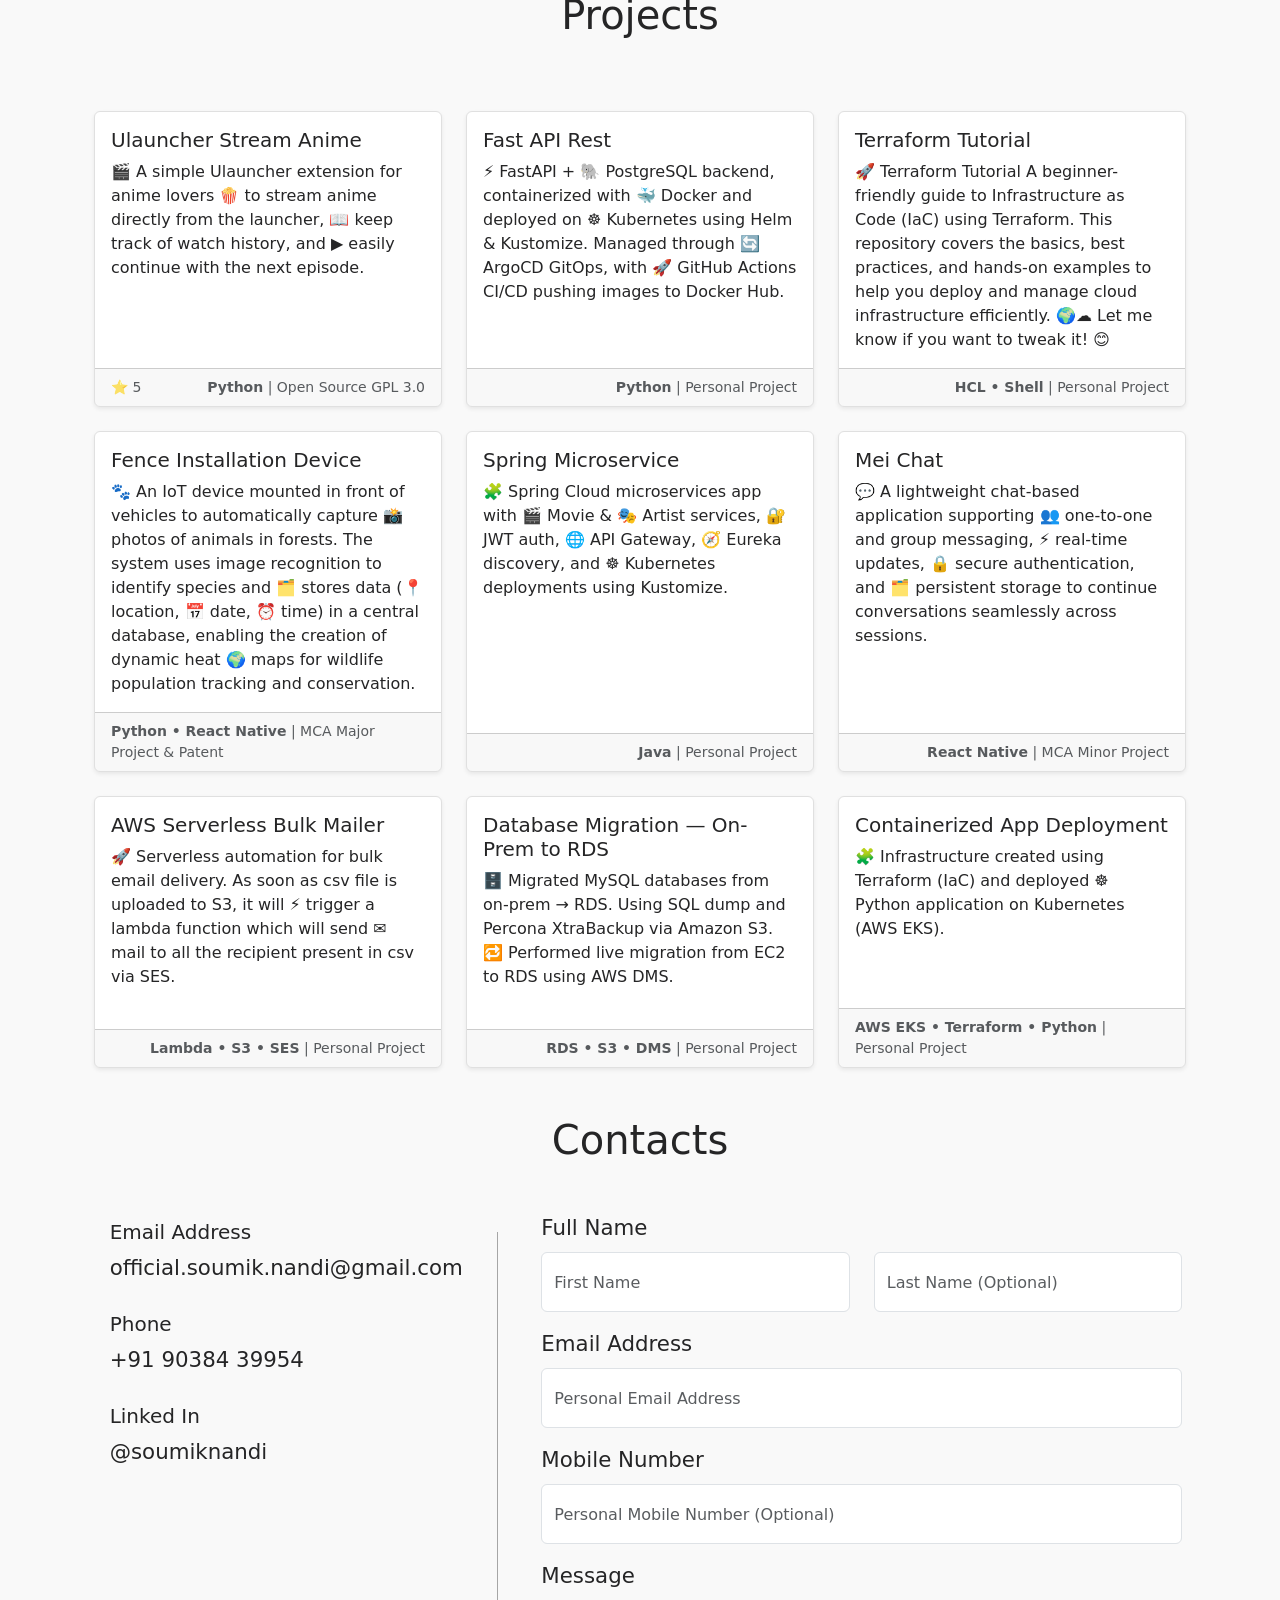
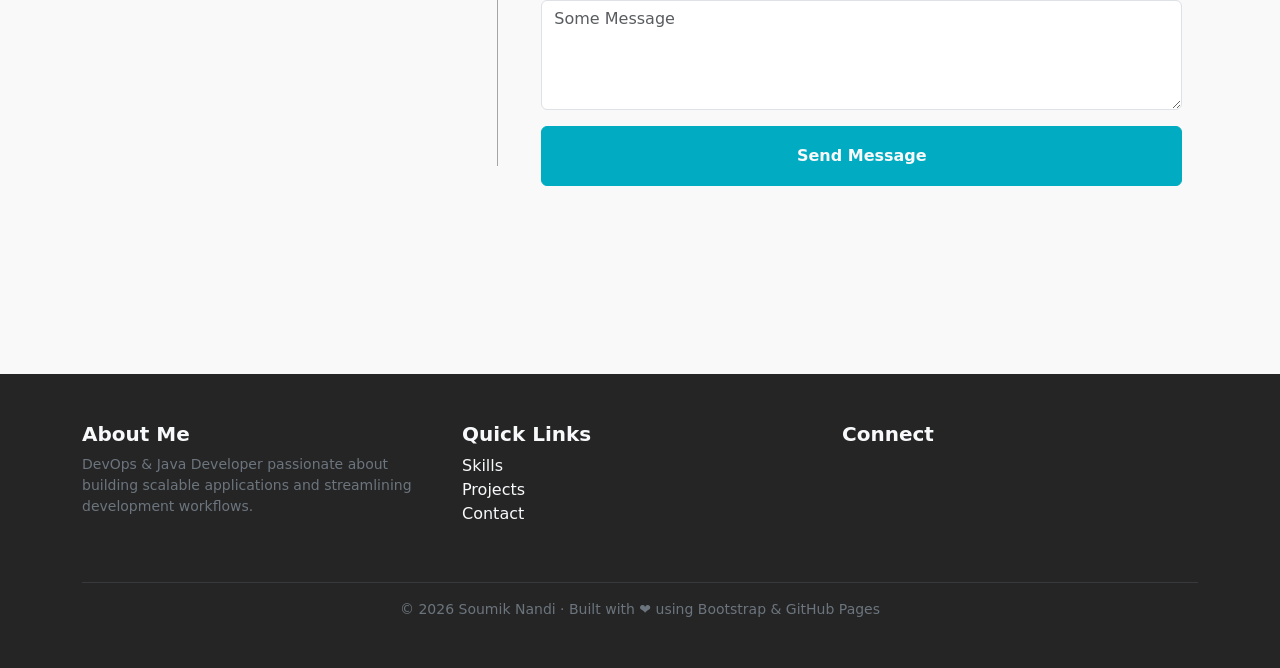
==== commit 1e07d321: "Update" ====
--- a/index.html
+++ b/index.html
@@ -6,10 +6,16 @@
     <meta name="viewport" content="width=device-width, initial-scale=1.0" />
     <title>Soumik Nandi | DevOps & Java Developer</title>
 
+    <!-- Favicon -->
+    <link rel="apple-touch-icon" sizes="180x180" href="assets/favicon/apple-touch-icon.png">
+    <link rel="icon" type="image/png" sizes="32x32" href="assets/favicon/favicon-32x32.png">
+    <link rel="icon" type="image/png" sizes="16x16" href="assets/favicon/favicon-16x16.png">
+    <link rel="manifest" href="assets/favicon/site.webmanifest">
+
     <!-- Bootstrap -->
     <link href="https://cdn.jsdelivr.net/npm/bootstrap@5.3.2/dist/css/bootstrap.min.css?v=1.0" rel="stylesheet">
 
-    <!-- Flat Icons -->
+    <!-- Flaticon -->
     <link rel='stylesheet'
         href='https://cdn-uicons.flaticon.com/2.6.0/uicons-regular-rounded/css/uicons-regular-rounded.css'>
     <link rel='stylesheet' href='https://cdn-uicons.flaticon.com/3.0.0/uicons-brands/css/uicons-brands.css'>
@@ -23,29 +29,47 @@
 <body>
     <main class="container">
 
+        <!-- BOTTOM NAV BAR -->
         <nav id="bottom-nav" class="bottom-nav" style="display: none;">
             <ul class="nav justify-content-around mb-0">
                 <li class="nav-item col-1">
-                    <a href="#home" class="nav-link active"><i class="fi fi-rr-home"></i>Home</a>
+                    <a href="#home" class="nav-link active">
+                        <i class="fi fi-rr-home"></i>
+                        <span class="nav-label">Home</span>
+                    </a>
                 </li>
                 <li class="nav-item col-1">
-                    <a href="#about" class="nav-link"><i class="fi fi-rr-user"></i>About</a>
+                    <a href="#about" class="nav-link"><i class="fi fi-rr-user"></i>
+                        <span class="nav-label">About</span>
+                    </a>
                 </li>
                 <li class="nav-item col-1">
-                    <a href="#skills" class="nav-link"><i class="fi fi-rr-tools"></i>Skills</a>
+                    <a href="#skills" class="nav-link"><i class="fi fi-rr-tools"></i>
+                        <span class="nav-label">Skills</span>
+                    </a>
                 </li>
                 <li class="nav-item col-1">
-                    <a href="#experiences" class="nav-link"><i class="fi fi-rr-briefcase"></i>Experiences</a>
+                    <a href="#certification" class="nav-link"><i class="fi fi-rr-diploma"></i>
+                        <span class="nav-label">Certifications</span>
+                    </a>
                 </li>
                 <li class="nav-item col-1">
-                    <a href="#projects" class="nav-link"><i class="fi fi-rr-layers"></i>Projects</a>
+                    <a href="#experiences" class="nav-link"><i class="fi fi-rr-briefcase"></i>
+                        <span class="nav-label">Experiences</span>
+                    </a>
                 </li>
                 <li class="nav-item col-1">
-                    <a href="#contact" class="nav-link"><i class="fi fi-rr-envelope"></i>Contact</a>
+                    <a href="#projects" class="nav-link"><i class="fi fi-rr-layers"></i>
+                        <span class="nav-label">Projects</span>
+                    </a>
+                </li>
+                <li class="nav-item col-1">
+                    <a href="#contact" class="nav-link"><i class="fi fi-rr-envelope"></i>
+                        <span class="nav-label">Contact</span>
+                    </a>
                 </li>
             </ul>
         </nav>
-
 
         <!-- NAV BAR -->
         <nav id="main-navbar" class="navbar sticky-top navbar-expand-lg bg-body-tertiary">
@@ -68,6 +92,9 @@
                             <a class="nav-link" href="#skills">Skills</a>
                         </li>
                         <li class="nav-item">
+                            <a class="nav-link" href="#certification">Certifications</a>
+                        </li>
+                        <li class="nav-item">
                             <a class="nav-link" href="#experiences">Experiences</a>
                         </li>
                         <li class="nav-item">
@@ -90,6 +117,7 @@
         </nav>
 
         <div>
+            <!-- Mobile theme switch button -->
             <button id="theme-toggle-mobile" class="btn btn-outline-secondary theme-toggle-mobile d-md-none"
                 aria-label="Toggle theme" title="Toggle theme">🌙</button>
 
@@ -154,11 +182,11 @@
                     <h1 class="text-center">About Me</h1>
                 </div>
 
-                <div class="col-md-5 about-image" style="padding-right: 28px;">
+                <!-- <div class="col-md-5 about-image" style="padding-right: 28px;">
                     <img src="./assets/images/pp.jpg" style="width: 80%; border-radius: 15px;" />
-                </div>
+                </div> -->
                 <!-- <div class="col-md-1"></div> -->
-                <div class="col-md-7">
+                <div class="col-md-10">
 
                     <p style="font-size: 14pt; line-height: 1.8; text-align: justify;" class="p-2">
                         I'm a DevOps and Java Developer with 4+ years of experience building, deploying, and maintaining
@@ -170,32 +198,34 @@
                     </p>
 
                     <!-- Counter -->
-                    <div id="counter" class="counter-wrapper d-flex g-4">
+                    <div id="counter" class="counter-wrapper d-flex g-4 justify-content-center mt-4">
                         <div class="col-md-2 col-3">
                             <div class="stat-box">
-                                <h3 class="counter" data-target="10">0</h3>
-                                <p class="stat-text">Projects Completed</p>
-                            </div>
-                        </div>
+                                <h3 class="counter" data-target="4" show-plus="true">0</h3>
+                                <p class="stat-text">Years Experience</p>
+                            </div>
+                        </div>
+
                         <div class="col-md-2 col-3">
                             <div class="stat-box">
-                                <h3 class="counter" data-target="5">0</h3>
-                                <p class="stat-text">Certifications</p>
+                                <h3 class="counter" data-target="40" show-plus="true">0</h3>
+                                <p class="stat-text">Applications Delivered</p>
                             </div>
                         </div>
                         <div class="col-md-2 col-3">
                             <div class="stat-box">
-                                <h3 class="counter" data-target="4">0</h3>
-                                <p class="stat-text">Years Experience</p>
-                            </div>
-                        </div>
-                    </div>
-
-
-                    <div class="mt-4">
-                        <a class="contactbtn-wrapper" style="text-decoration: none;" href="#contact">
+                                <h3 class="counter" data-target="2">0</h3>
+                                <p class="stat-text">Certifications</p>
+                            </div>
+                        </div>
+
+                    </div>
+
+
+                    <div class="row mt-5 justify-content-center">
+                        <a style="text-decoration: none; display: contents;" href="#contact">
                             <button id="contactbtn"
-                                class="btn btn-info d-flex align-items-center justify-content-center gap-2">
+                                class="btn btn-info d-flex align-items-center justify-content-center gap-2 col-3">
                                 Contact Me
                                 <i class="fi fi-rr-paper-plane-top"></i>
                             </button>
@@ -398,6 +428,34 @@
 
             </div>
 
+            <!-- CERTIFICATION SECTION -->
+            <div id="certification"
+                class="row my-section align-content-start justify-content-around mb-3 scroll-section">
+                <h1 class="text-center">Certifications</h1>
+
+                <div class="row mt-1 justify-content-evenly">
+
+                    <div class="col-md-4 mt-4 text-center certifications-card"
+                        onclick="window.open(
+                                'https\://www.credly.com/badges/1ee34e94-0b20-4e16-928a-5f0793e0e026/public_url', '_blank')">
+                        <img src="./assets/images/aws-certified-solutions-architect-associate.png"
+                            class="certification-image col-6" alt="AWS Certified Solutions Architect – Associate" />
+                        <h5 class="mt-3">AWS Certified Solutions Architect – Associate</h5>
+                        <div class="text-muted">Issued: March, 2024</div>
+                    </div>
+
+                    <div class="col-md-4 mt-4 text-center certifications-card"
+                        onclick="window.open(
+                                'https\://learn.microsoft.com/en-us/users/soumiknandi-8501/credentials/5e858a2bbd548a30', '_blank')">
+                        <img src="./assets/images/github-copilot.svg" class="certification-image col-6"
+                            alt="GitHub Coilot" />
+                        <h5 class="mt-3">GitHub Coilot</h5>
+                        <div class="text-muted">Issued: December, 2025</div>
+                    </div>
+                </div>
+            </div>
+
+
             <!-- MY JOURNEY SECTION -->
             <div id="experiences" class="row my-section align-content-start justify-content-around mb-5 scroll-section">
                 <div style="padding-bottom: 40px;">
@@ -415,8 +473,8 @@
                         <div class="content">
                             <h5 class="fw-bold">Software Engineering Senior Analyst - Accenture</h5>
                             <small class="text-muted">June, 2025 – Present</small>
-                            <p>Developed Spring batch applications which automated data deletion, improved performance
-                                by implementing chunk processing, pagination and threading.</p>
+                            <p>Deployed applications to AWS using Spinnaker, implemented blue-green and canary
+                                deployments.</p>
                         </div>
                     </div>
 
@@ -429,8 +487,8 @@
                         <div class="content">
                             <h5 class="fw-bold">Software Engineering Analyst - Accenture</h5>
                             <small class="text-muted">September, 2022 – June, 2025</small>
-                            <p>Migrated Java and Spring based applications to new data center across all environments,
-                                ensuring zero business disruption and smooth transitions.</p>
+                            <p> Developed and migrated multiple Spring applications, deployed to AWS & private cloud via
+                                Jenkins and Spinaker.</p>
                         </div>
                     </div>
 
@@ -444,7 +502,7 @@
                             <h5 class="fw-bold">Software Engineering Associate - Accenture</h5>
                             <small class="text-muted">June, 2021 – September, 2022</small>
                             <p>Upgraded Java and Spring applications, automated deployments using Jenkins, and
-                                managed Linux environments</p>
+                                managed Linux environments.</p>
                         </div>
                     </div>
 
@@ -457,7 +515,7 @@
                         <div class="content">
                             <h5 class="fw-bold">Master of Computer Application (MCA)</h5>
                             <small class="text-muted">2018 – 2021</small>
-                            <p>Build patented project in Python.</p>
+                            <p>Developed patented project on wildlife convervation in Python.</p>
                         </div>
                     </div>
 
@@ -470,7 +528,7 @@
                         <div class="content">
                             <h5 class="fw-bold">Bachelor of Computer Application (BCA)</h5>
                             <small class="text-muted">2015 – 2018</small>
-                            <p>Built academic projects in Java and React.</p>
+                            <p>Worked on real world projects in Java, React and Python.</p>
                         </div>
                     </div>
 
@@ -524,7 +582,7 @@
                                 </p>
                             </div>
                             <div class="card-footer d-flex justify-content-between align-items-center">
-                                <small class="text-muted">⭐ 0</small>
+                                <small class="text-muted"></small>
                                 <small class="text-muted"><b>Python</b> | Personal Project</small>
                             </div>
                         </div>
@@ -545,7 +603,7 @@
                                 </p>
                             </div>
                             <div class="card-footer d-flex justify-content-between align-items-center">
-                                <small class="text-muted">⭐ 0</small>
+                                <small class="text-muted"></small>
                                 <small class="text-muted"><b>HCL • Shell</b> | Personal Project</small>
                             </div>
                         </div>
@@ -585,13 +643,12 @@
                                     Spring Microservice
                                 </h5>
                                 <p class="card-text">
-                                    Lorem ipsum dolor sit amet consectetur adipisicing elit. Minus ullam iusto dolorum
-                                    non quasi! Libero, praesentium minus similique suscipit repellendus accusantium ipsa
-                                    possimus culpa, repudiandae deleniti architecto. Blanditiis, repellendus ducimus.
+                                    🧩 Spring Cloud microservices app with 🎬 Movie & 🎭 Artist services, 🔐 JWT auth,
+                                    🌐 API Gateway, 🧭 Eureka discovery, and ☸️ Kubernetes deployments using Kustomize.
                                 </p>
                             </div>
                             <div class="card-footer d-flex justify-content-between align-items-center">
-                                <small class="text-muted">⭐ 0</small>
+                                <small class="text-muted"></small>
                                 <small class="text-muted"><b>Java</b> | Personal Project</small>
                             </div>
                         </div>
@@ -613,15 +670,14 @@
                                 </p>
                             </div>
                             <div class="card-footer d-flex justify-content-between align-items-center">
-                                <small class="text-muted">⭐ 0</small>
+                                <small class="text-muted"></small>
                                 <small class="text-muted"><b>React Native</b> | MCA Minor Project</small>
                             </div>
                         </div>
                     </div>
 
                     <div class="col-md-4 mt-4">
-                        <div class="card h-100 shadow-sm clickable-card" onclick="window.open(
-                                'https\://github.com/soumiknandi/MeiChat', '_blank')">
+                        <div class="card h-100 shadow-sm clickable-card">
                             <div class="card-body">
                                 <h5 class="card-title">
                                     AWS Serverless Bulk Mailer
@@ -633,15 +689,14 @@
                                 </p>
                             </div>
                             <div class="card-footer d-flex justify-content-between align-items-center">
-                                <small class="text-muted">⭐ 0</small>
+                                <small class="text-muted"></small>
                                 <small class="text-muted"><b>Lambda • S3 • SES</b> | Personal Project</small>
                             </div>
                         </div>
                     </div>
 
                     <div class="col-md-4 mt-4">
-                        <div class="card h-100 shadow-sm clickable-card" onclick="window.open(
-                                'https\://github.com/soumiknandi/MeiChat', '_blank')">
+                        <div class="card h-100 shadow-sm clickable-card">
                             <div class="card-body">
                                 <h5 class="card-title">
                                     Database Migration — On-Prem to RDS
@@ -652,15 +707,14 @@
                                 </p>
                             </div>
                             <div class="card-footer d-flex justify-content-between align-items-center">
-                                <small class="text-muted">⭐ 0</small>
+                                <small class="text-muted"></small>
                                 <small class="text-muted"><b>RDS • S3 • DMS</b> | Personal Project</small>
                             </div>
                         </div>
                     </div>
 
                     <div class="col-md-4 mt-4">
-                        <div class="card h-100 shadow-sm clickable-card" onclick="window.open(
-                                'https\://github.com/soumiknandi/MeiChat', '_blank')">
+                        <div class="card h-100 shadow-sm clickable-card">
                             <div class="card-body">
                                 <h5 class="card-title">
                                     Containerized App Deployment
@@ -672,7 +726,7 @@
                                 </p>
                             </div>
                             <div class="card-footer d-flex justify-content-between align-items-center">
-                                <small class="text-muted">⭐ 0</small>
+                                <small class="text-muted"></small>
                                 <small class="text-muted"><b>AWS EKS • Terraform • Python</b> | Personal Project</small>
                             </div>
                         </div>
@@ -765,7 +819,7 @@
                             <div class="invalid-feedback">Please enter some message</div>
                         </div>
 
-                        <input type="hidden" name="_next" value="http://localhost/thanks.html">
+                        <input type="hidden" name="_next" value="https://soumiknandi.github.io/thanks.html">
                         <input type="text" name="_honey" style="display:none">
 
                         <div class="d-grid d-block">
@@ -833,9 +887,6 @@
         </div>
     </footer>
 
-
-
-    <script src="https://cdn.jsdelivr.net/npm/bootstrap@5.3.2/dist/js/bootstrap.bundle.min.js?v=1.0"></script>
     <script src="./assets/js/script.js"></script>
 </body>
 
--- a/assets/css/style.css
+++ b/assets/css/style.css
@@ -1,14 +1,11 @@
 /* Globals */
 :root {
-
     --bg: #F9F9F9;
     --text: #252526;
     --muted: #7A7A7A;
     --card-bg: #ffffff;
     --card-border: #E0E0E0;
     --primary-accent: #01acc3;
-    /* 00BCD4 */
-
     --nav-bg: #F9F9F9;
     --footer-bg: #252526;
 }
@@ -20,7 +17,6 @@
     --muted: #C0B7D1;
     --card-bg: #28143C;
     --card-border: rgba(255, 51, 204, 0.15);
-    /* Border uses a hint of the accent color */
     --nav-bg: #1A0A2A;
     --footer-bg: #201133;
     --primary-accent: #FF33CC;
@@ -28,11 +24,8 @@
     --bs-nav-link-color: #e6eef8;
 }
 
-.btn {
-    color: var(--bg);
-}
-
 /* Body */
+
 body {
     background-color: var(--bg);
     color: var(--text);
@@ -42,6 +35,10 @@
 
 /* Common */
 
+.btn {
+    color: var(--bg);
+}
+
 .card {
     background-color: var(--card-bg);
     border-color: var(--card-border);
@@ -59,6 +56,12 @@
     border-color: var(--primary-accent) !important;
 }
 
+button:hover:not(#theme-toggle-mobile) {
+    background-color: darken(var(--primary-accent), 5%) !important;
+    border-color: darken(var(--primary-accent), 5%) !important;
+    color: var(--primary-accent) !important;
+}
+
 
 /* Navbar */
 
@@ -83,66 +86,17 @@
     font-weight: bold;
 }
 
+/* Theme toggler */
+
 #theme-toggle {
     line-height: 1;
     padding: 0.35rem 0.6rem;
-}
-
-/* Sections */
-
-
-.my-section {
-    min-height: 90vh;
-}
-
-.home-section {
-    min-height: 100vh;
-}
-
-.scroll-section {
-    scroll-margin-top: 70px;
-}
-
-
-
-/* Bottom Navbar */
-
-.bottom-nav {
-    position: fixed;
-    bottom: 0;
-    left: 0;
-    width: 100%;
-    background: var(--nav-bg);
-    z-index: 999;
-    padding-left: 8px;
-    padding-right: 8px;
-}
-
-.bottom-nav .nav-link {
-    color: #6c757d;
-    font-size: 0.85rem;
-    display: flex;
-    flex-direction: column;
-    align-items: center;
-    padding: 8px 0;
-    transition: color 0.3s ease;
-}
-
-.bottom-nav .nav-link i {
-    font-size: 1.4rem;
-    margin-bottom: 3px;
-}
-
-.bottom-nav .nav-link.active {
-    color: #0d6efd;
-    font-weight: 600;
 }
 
 .theme-toggle-mobile {
     position: fixed;
     right: 16px;
     top: 72px;
-    /* sits above bottom-nav */
     z-index: 1100;
     border-radius: 50%;
     width: 44px;
@@ -159,36 +113,70 @@
     border: none !important;
 }
 
-
 /* show on small screens */
 @media (max-width: 768px) {
     .theme-toggle-mobile {
         display: flex;
     }
-
-    /* move a bit up on very small screens if bottom-nav present */
-    /* @media (max-width: 400px) {
-        .theme-toggle-mobile {
-            right: 12px;
-            bottom: 80px;
-            width: 40px;
-            height: 40px;
-            font-size: 16px;
-        }
-    } */
 }
 
 .theme-toggle-mobile:active {
     transform: scale(.96);
 }
 
-/* keep existing desktop toggle as-is; if you want hide it on mobile explicitly:
-@media (max-width: 768px) {
-    #theme-toggle {
-        display: none !important;
-    }
-} */
-
+/* Sections */
+
+.my-section {
+    min-height: 90vh;
+}
+
+.home-section {
+    min-height: 100vh;
+}
+
+.scroll-section {
+    scroll-margin-top: 70px;
+}
+
+/* Bottom Navbar */
+
+.bottom-nav {
+    position: fixed;
+    bottom: 0;
+    left: 0;
+    width: 100%;
+    height: 62px;
+    background: var(--nav-bg);
+    z-index: 999;
+    padding-left: 8px;
+    padding-right: 8px;
+}
+
+.nav-label {
+    display: none;
+}
+
+.bottom-nav .nav-link {
+    color: var(--muted) !important;
+    font-size: 0.85rem;
+    display: flex;
+    flex-direction: column;
+    align-items: center;
+    padding: 8px 0 0 0;
+    transition: color 0.3s ease;
+    transition: border-bottom 0.3s ease;
+}
+
+.bottom-nav .nav-link i {
+    font-size: 1.4rem;
+    margin-bottom: 3px;
+}
+
+.bottom-nav .nav-link.active {
+    color: var(--text) !important;
+    border-bottom: 1px solid var(--text) !important;
+    font-weight: 600;
+}
 
 @media (max-width: 768px) {
     .bottom-nav {
@@ -291,7 +279,6 @@
 }
 
 /* About Section */
-
 
 
 .counter {
@@ -338,6 +325,10 @@
     .contactbtn-wrapper {
         display: flex;
         justify-content: center;
+    }
+
+    #about {
+        margin-top: 16px;
     }
 
 }
@@ -545,6 +536,18 @@
 
 }
 
+/* Certifications */
+
+.certifications-card {
+    /* background-color: var(--card-bg); */
+    cursor: pointer;
+    transition: transform 0.2s ease;
+}
+
+.certifications-card:hover {
+    transform: scale(1.02);
+}
+
 
 /* Project Sections */
 
@@ -649,4 +652,14 @@
 
 footer .social-icon:hover i {
     transform: scale(1.3);
+}
+
+
+.thankyou-btn {
+    transition: background-color 0.3s ease, color 0.3s ease, border-color 0.3s ease;
+    background-color: var(--primary-accent) !important;
+    border-color: var(--primary-accent) !important;
+    height: 48px;
+    text-decoration: none;
+    font-weight: bold;
 }
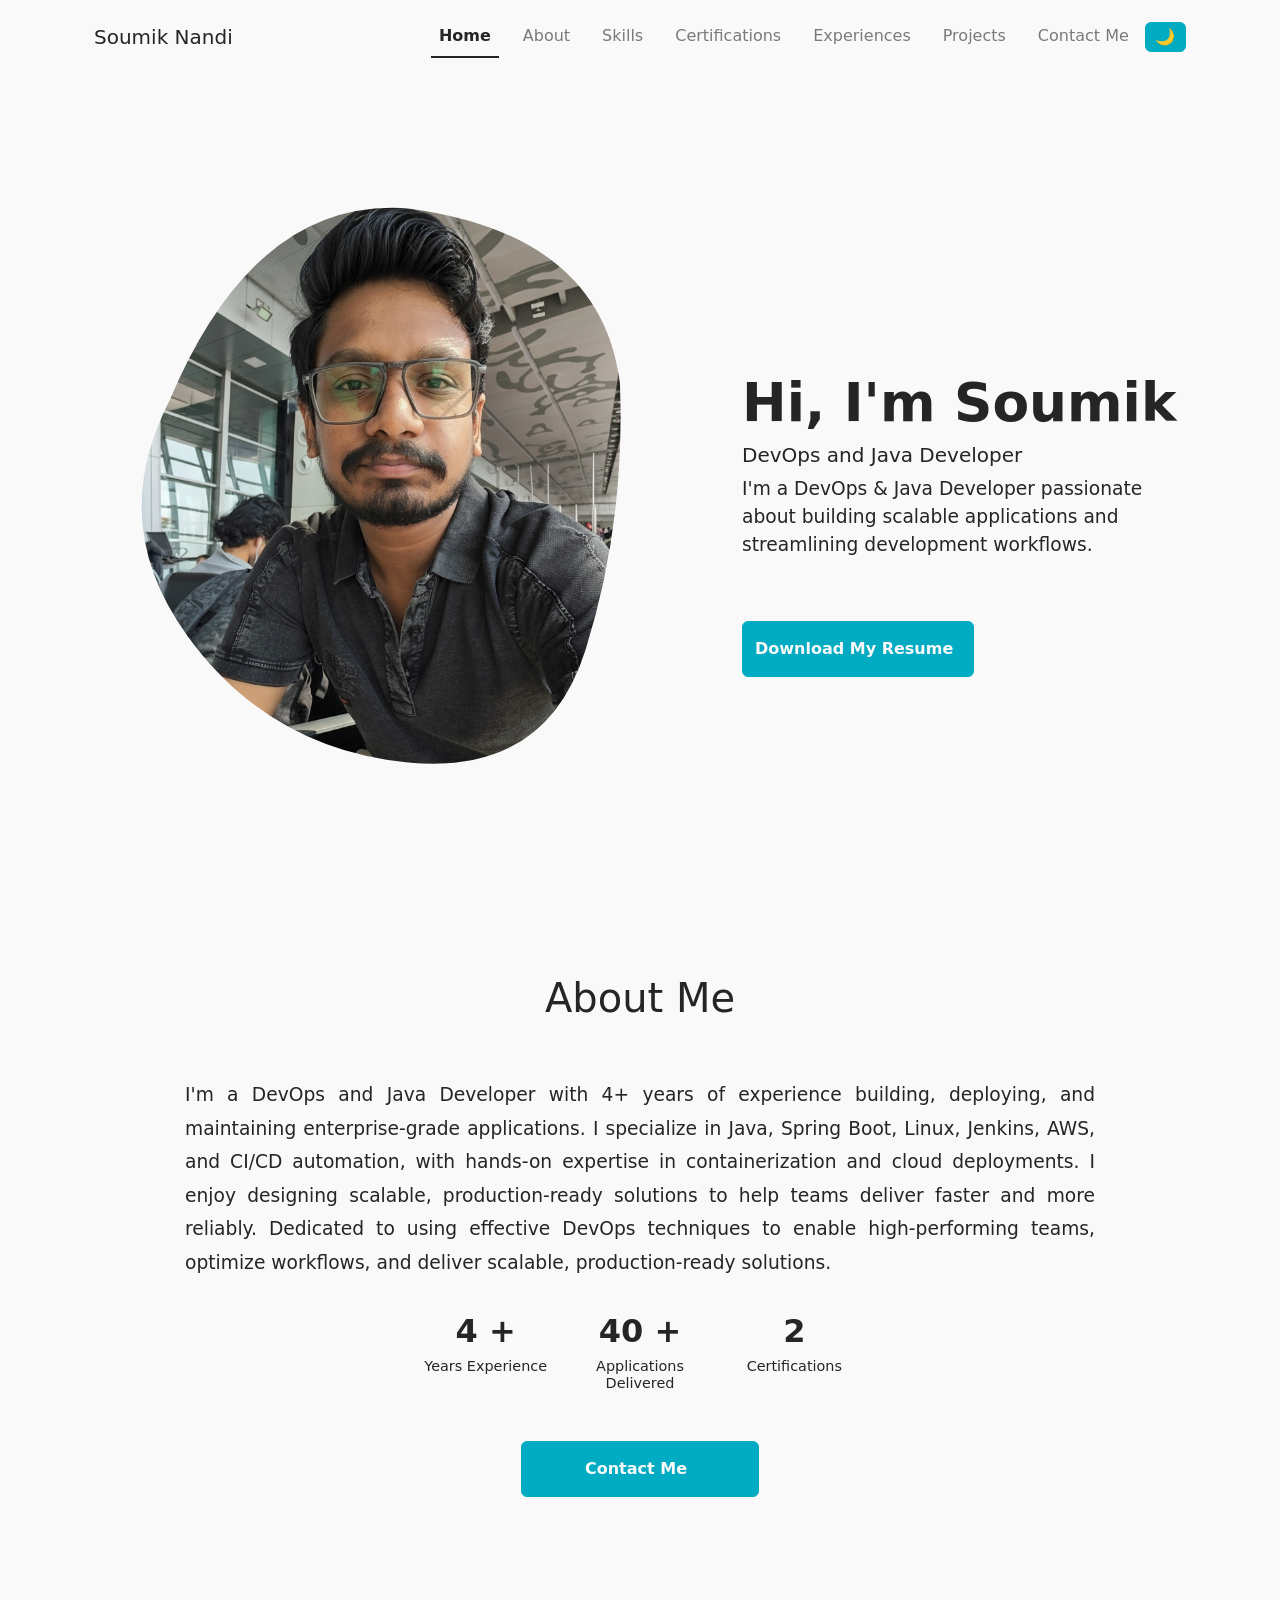
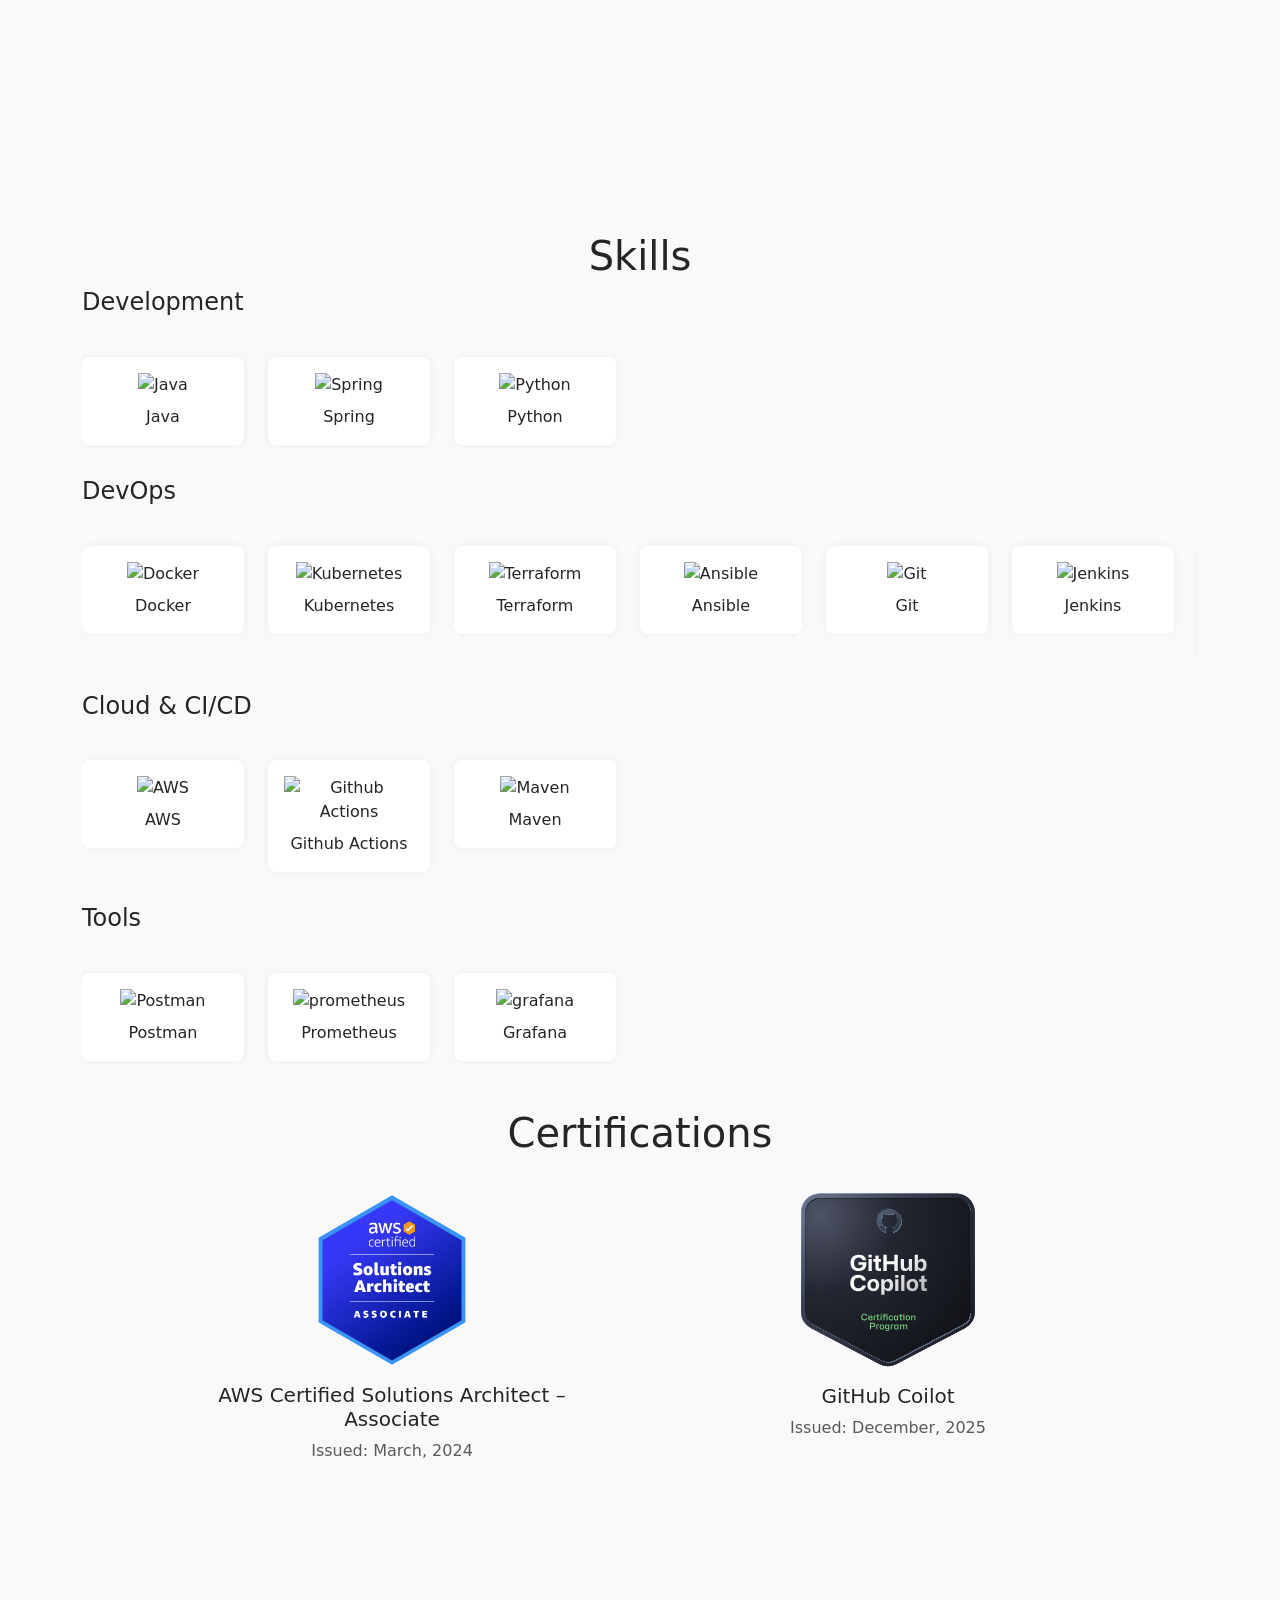
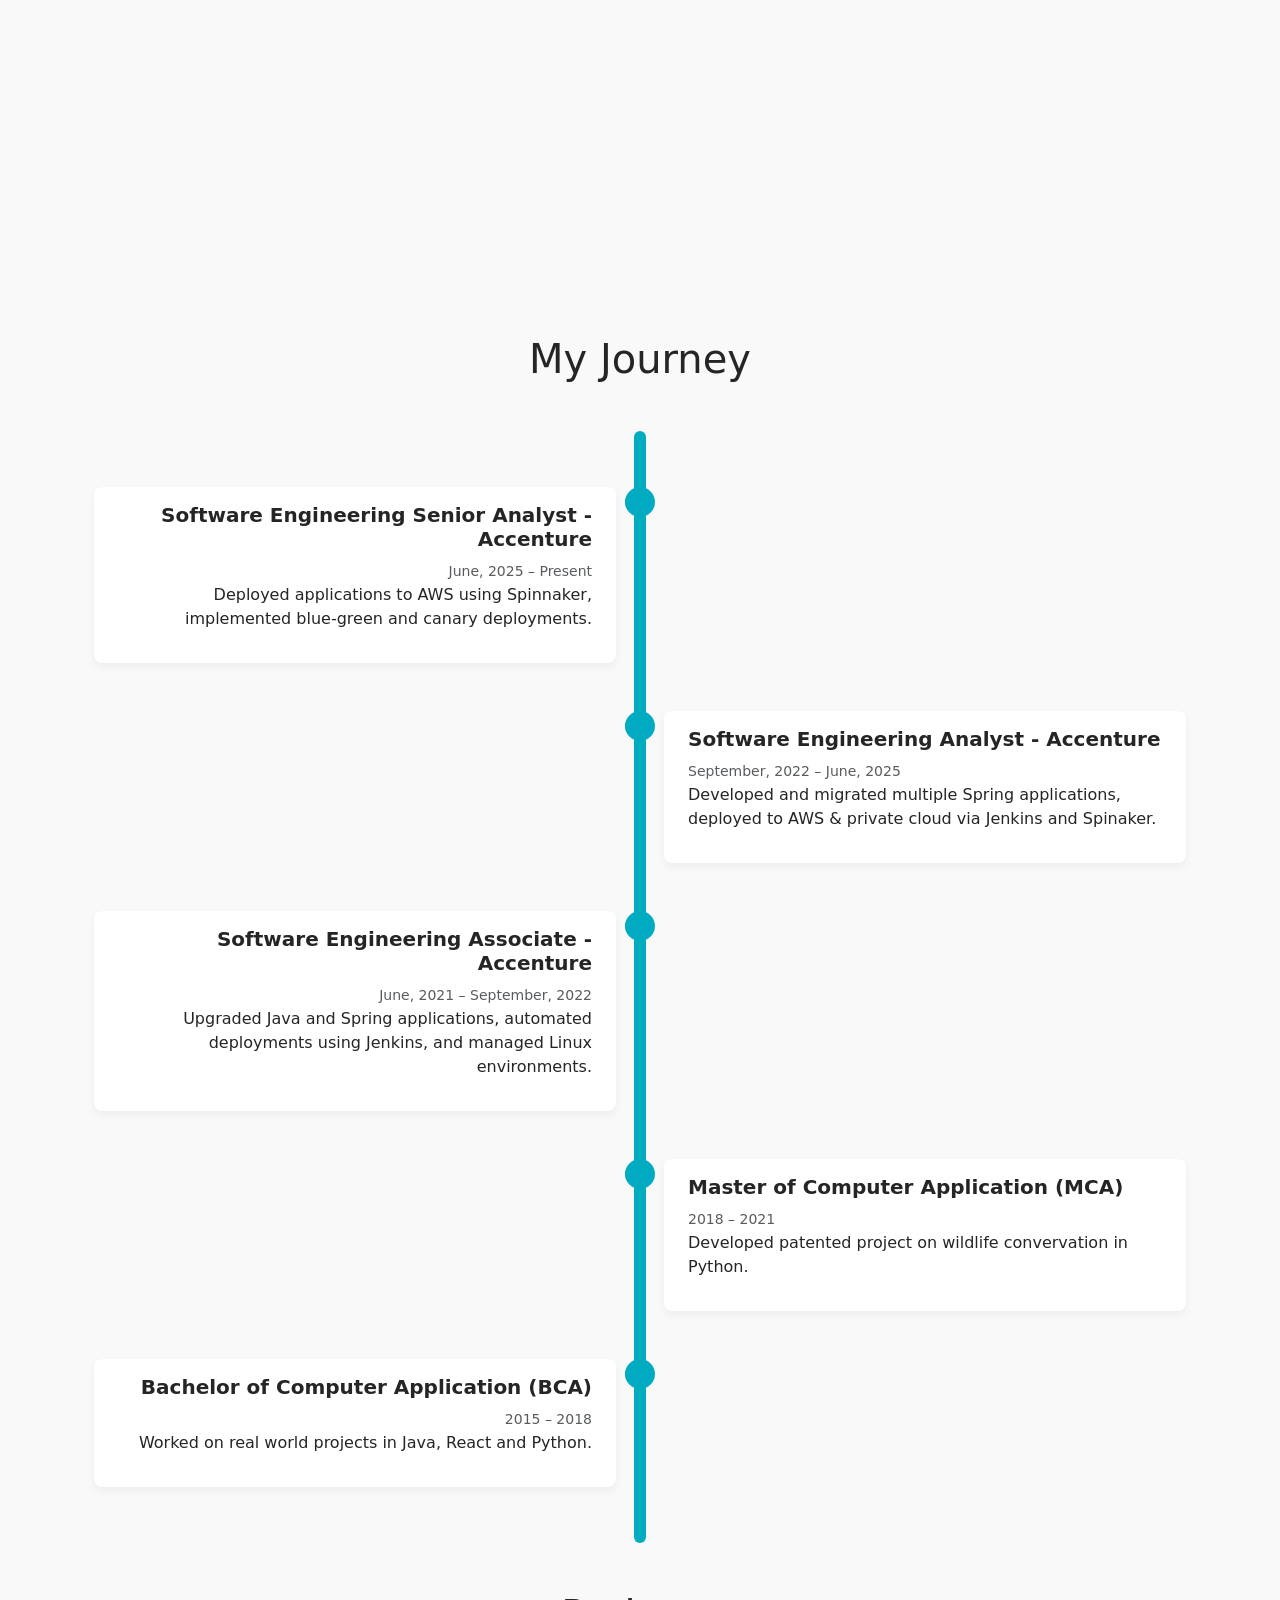
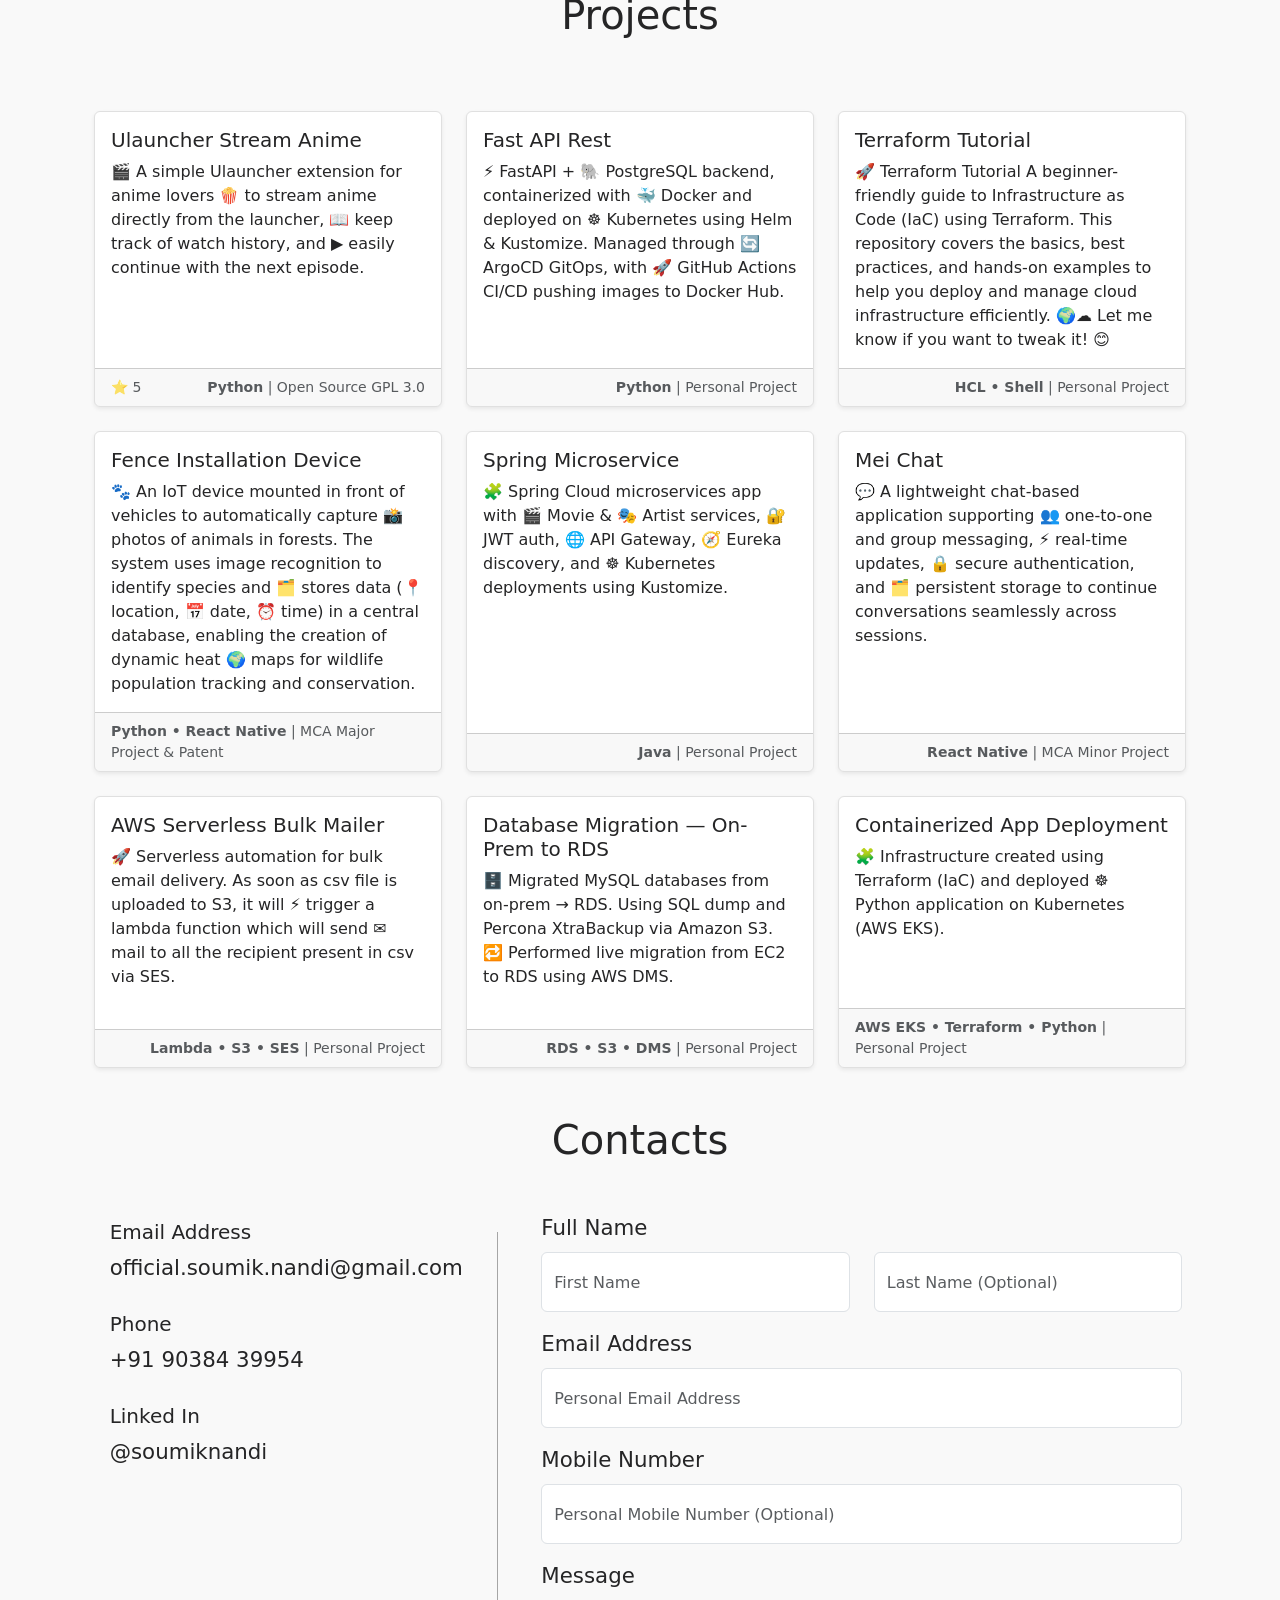
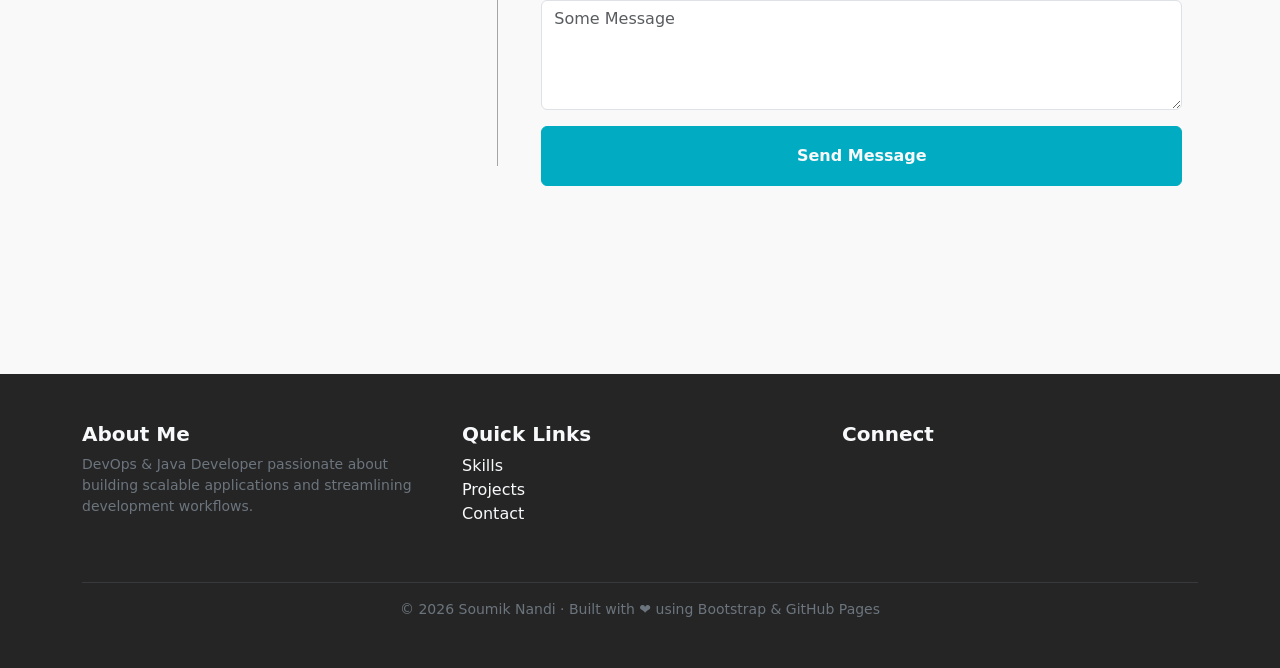
==== commit c52ef112: "Resume Upload" ====
--- a/index.html
+++ b/index.html
@@ -164,10 +164,10 @@
 
                         <div class=" mt-4">
                             <a class="downloadcvbtn-wrapper" style="text-decoration: none;"
-                                href="Soumik_Nandi_Resume.pdf" download>
+                                href="./assets/resume/Soumik_Nandi_Resume.pdf" download>
                                 <button id="downloadcvbtn"
                                     class="btn btn-info d-flex align-items-center justify-content-center gap-2">
-                                    Download My CV
+                                    Download My Resume
                                     <i class="fi fi-rr-cloud-download"></i>
                                 </button>
                             </a>
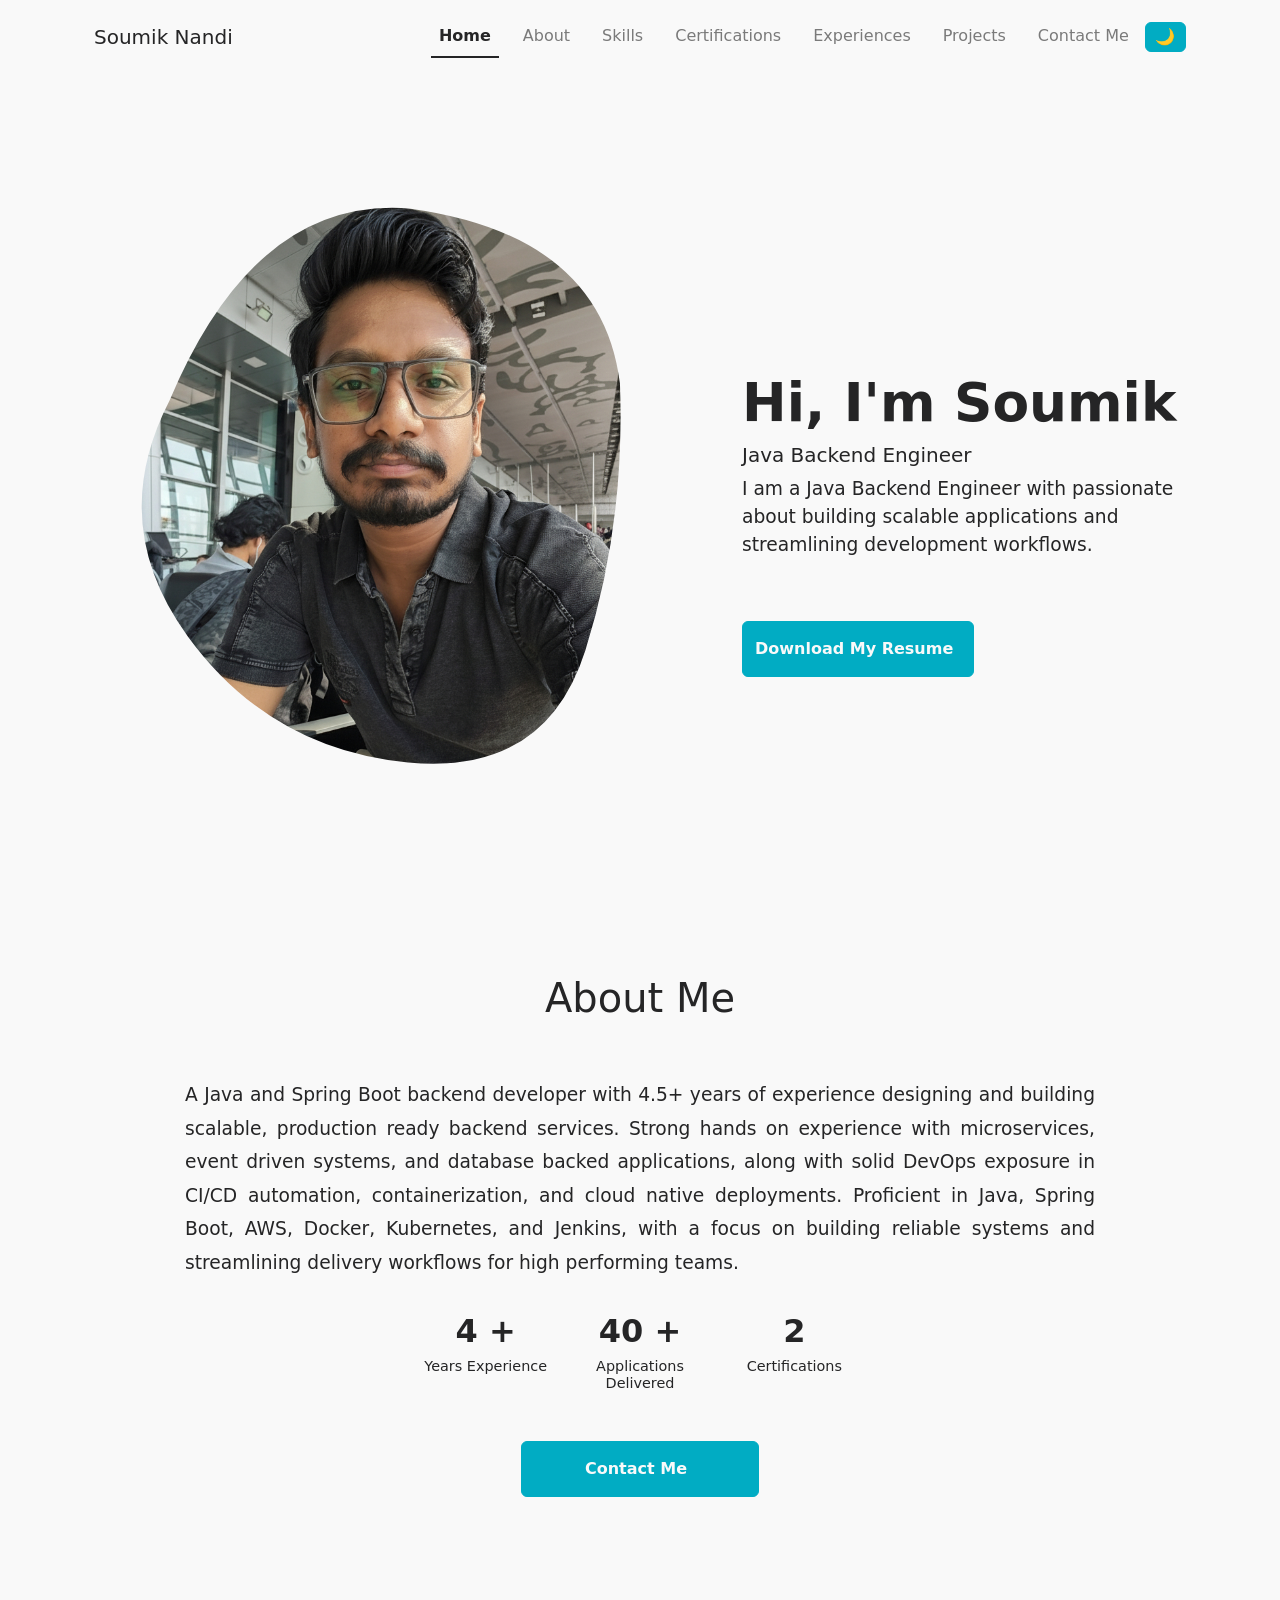
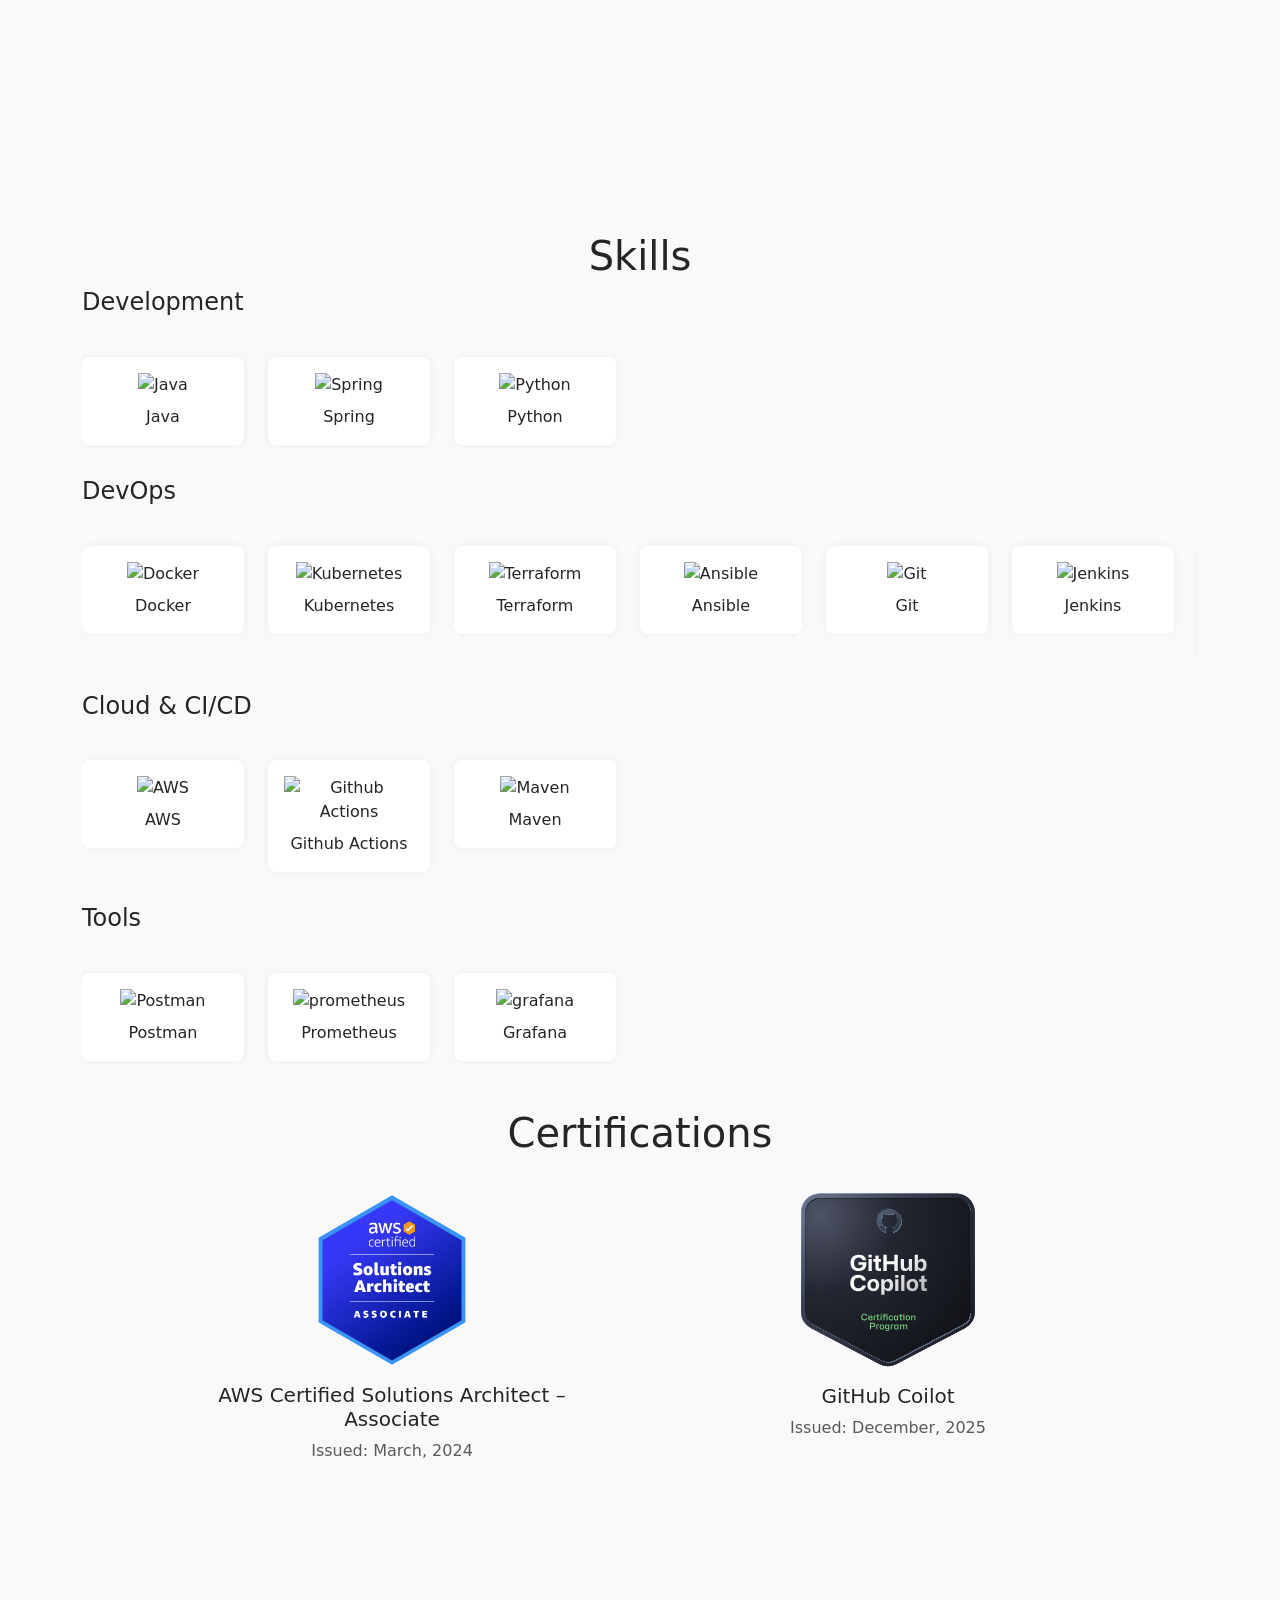
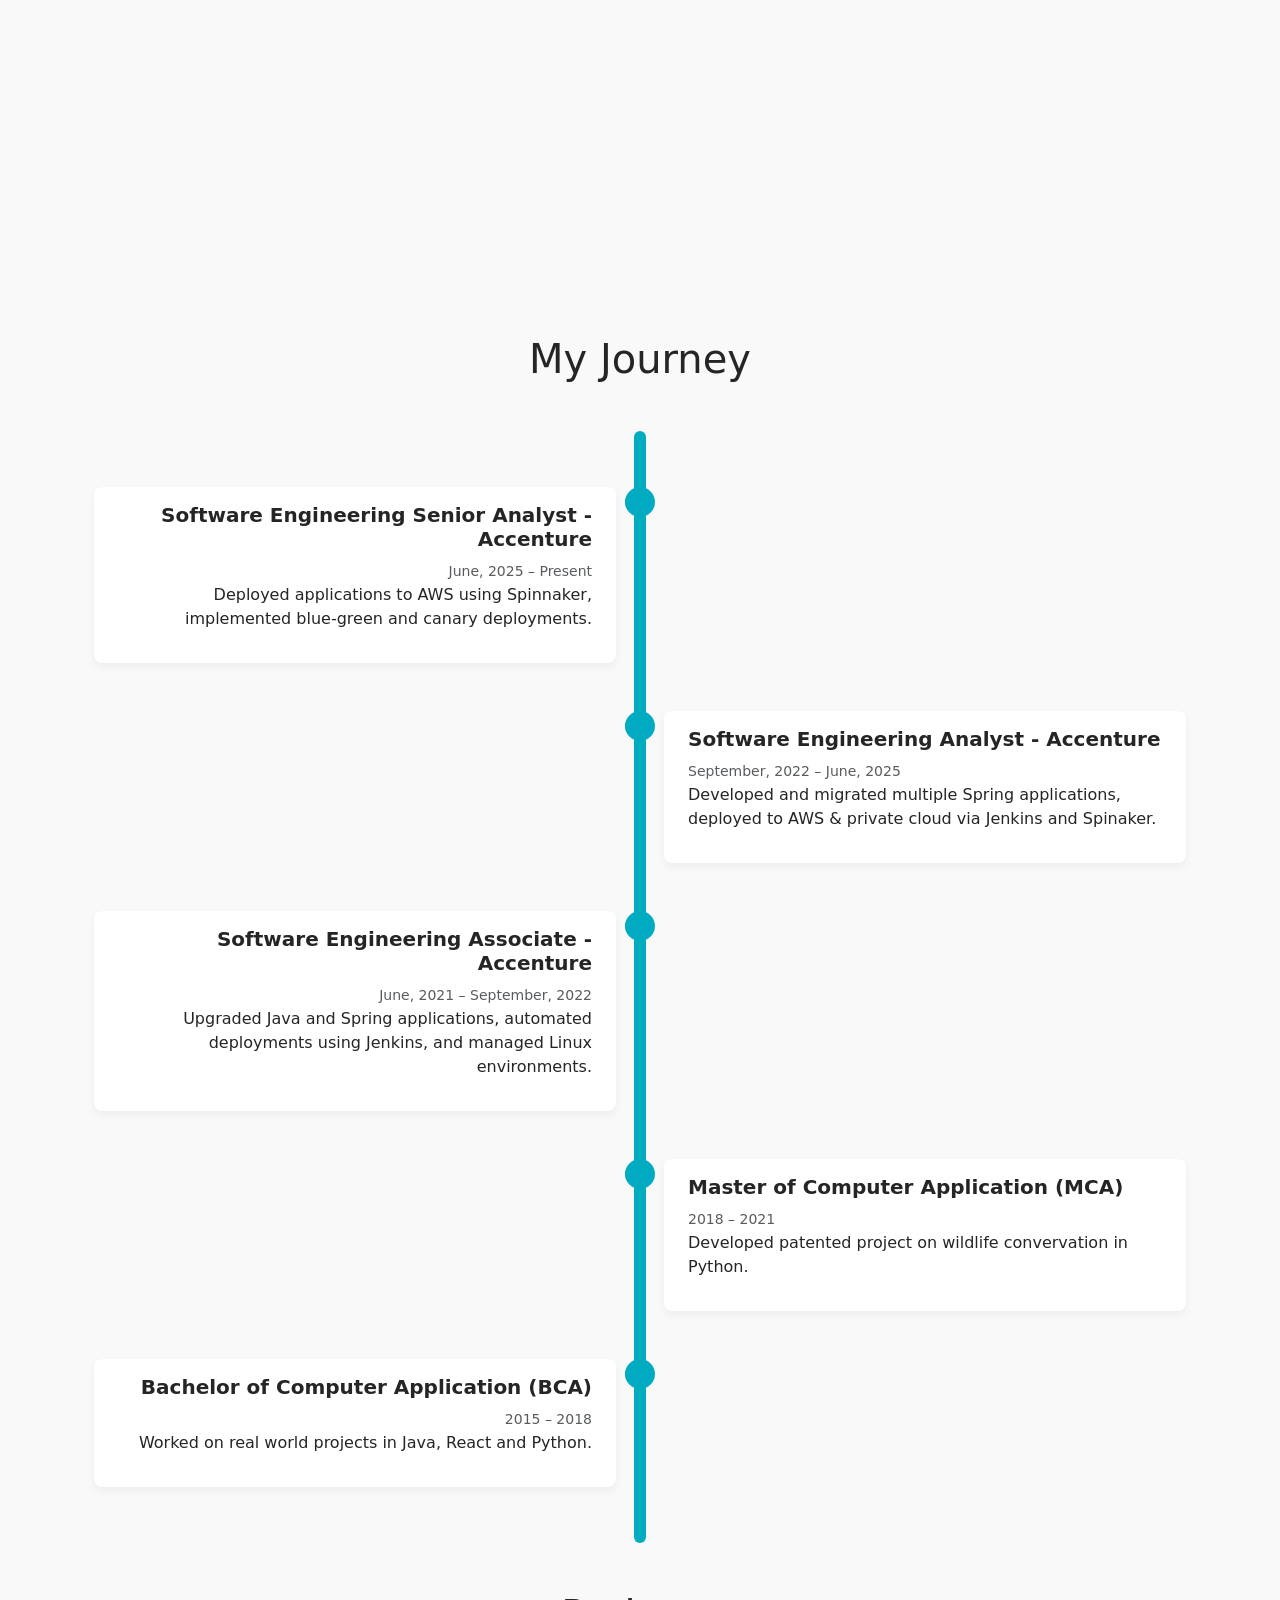
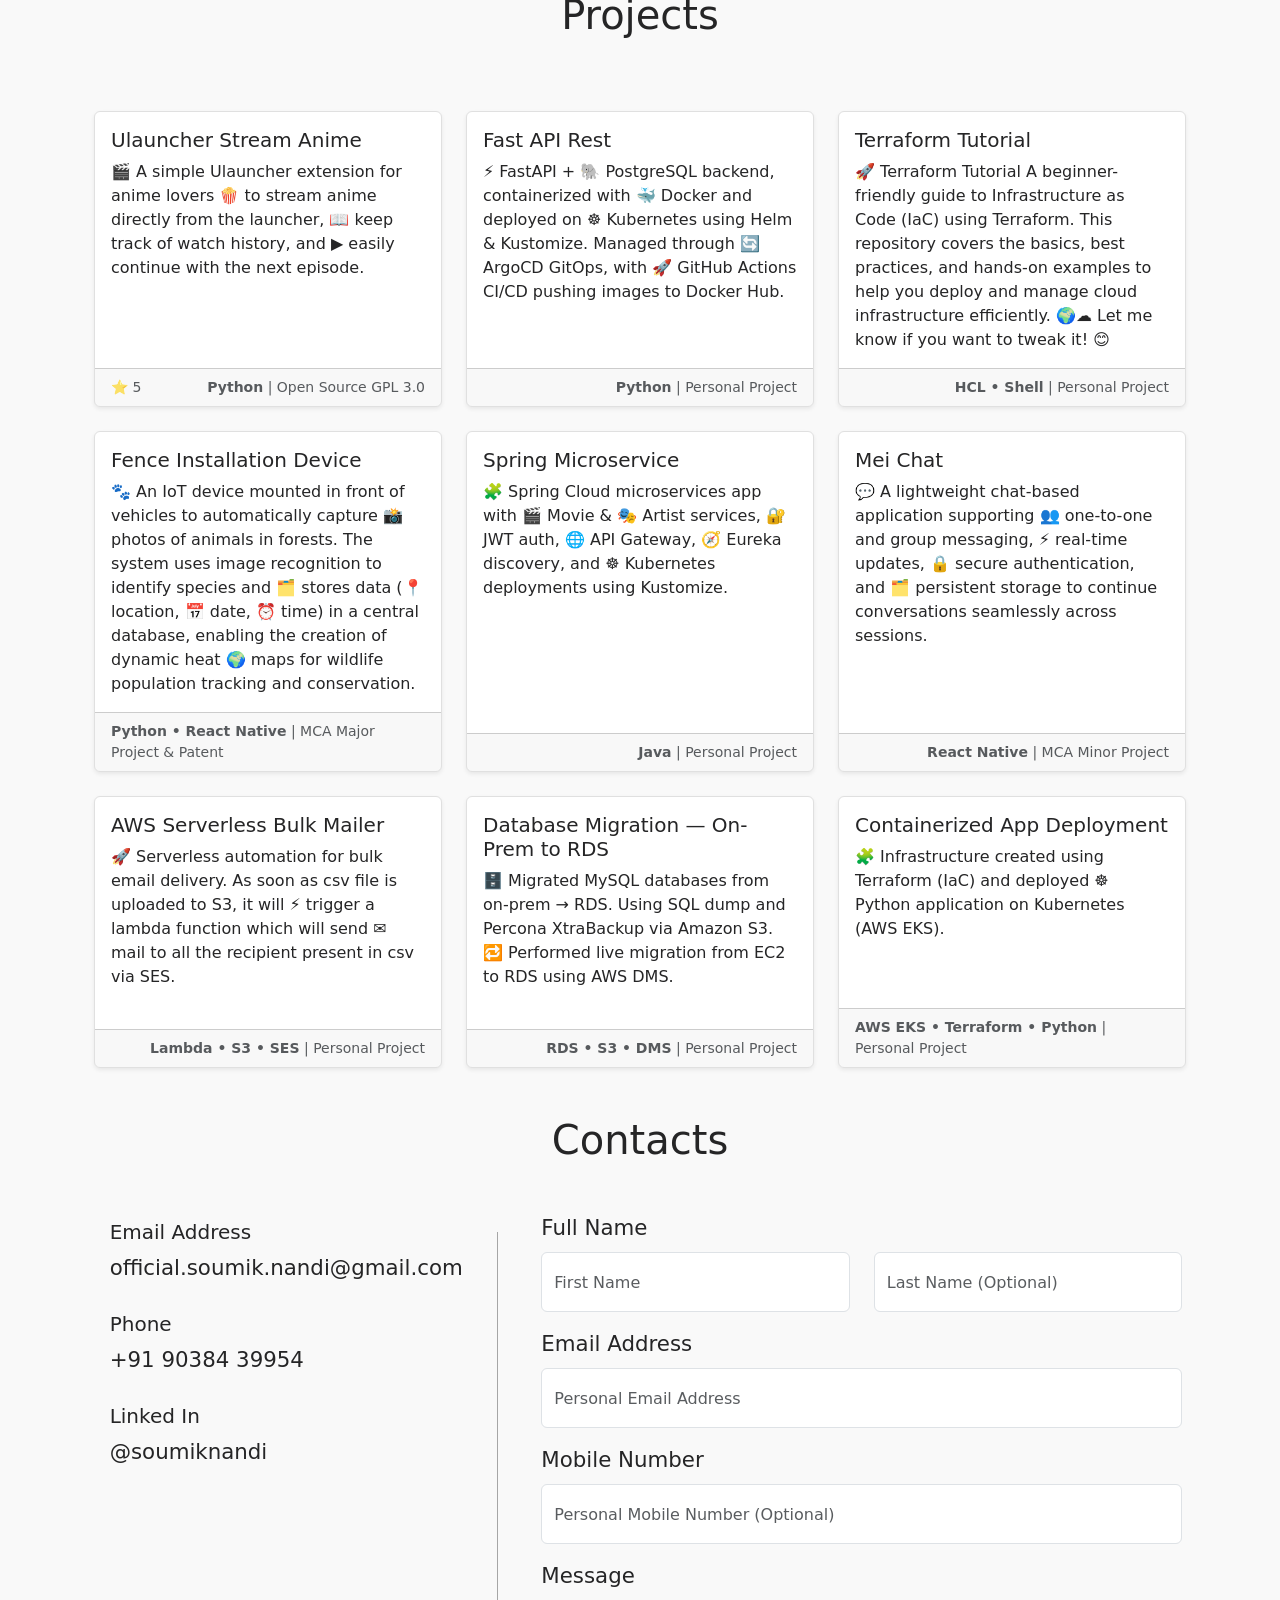
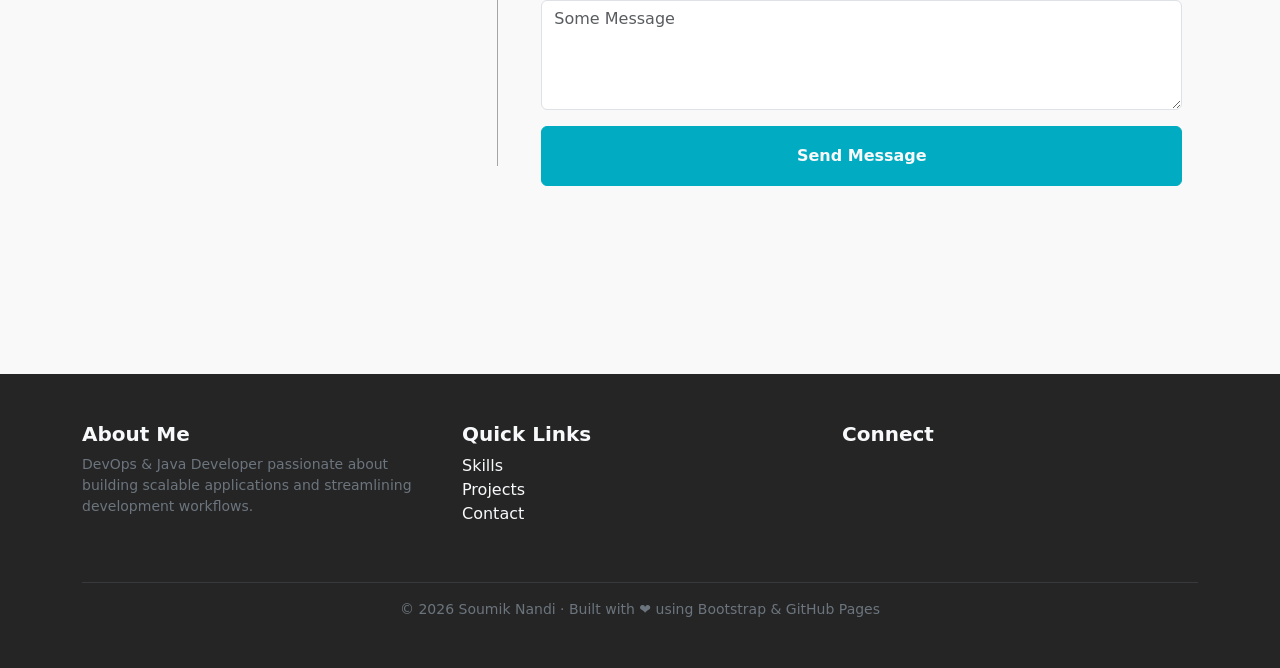
==== commit 51e08193: "Update" ====
--- a/index.html
+++ b/index.html
@@ -4,7 +4,7 @@
 <head>
     <meta charset="UTF-8" />
     <meta name="viewport" content="width=device-width, initial-scale=1.0" />
-    <title>Soumik Nandi | DevOps & Java Developer</title>
+    <title>Soumik Nandi | Java Backend Engineer</title>
 
     <!-- Favicon -->
     <link rel="apple-touch-icon" sizes="180x180" href="assets/favicon/apple-touch-icon.png">
@@ -139,10 +139,10 @@
                         <h1 class="top-text"><b style="font-size: 40pt">Hi, I'm Soumik</b></h1>
                         <h1 class="top-text-hi"><b style="font-size: 40pt">Hi,</b></h1>
                         <h1 class="top-text-hi"><b style="font-size: 40pt">I'm Soumik</b></h1>
-                        <h5 class="top-title">DevOps and Java Developer</h5>
-                        <p class="top-desc" style="font-size: 14pt; max-width: 480px;">I'm a DevOps & Java Developer
-                            passionate about
-                            building scalable applications and streamlining development workflows.
+                        <h5 class="top-title">Java Backend Engineer</h5>
+                        <p class="top-desc" style="font-size: 14pt; max-width: 480px;">
+                            I am a Java Backend Engineer with passionate about building scalable applications and
+                            streamlining development workflows.
                         </p>
 
                         <!-- Social Links -->
@@ -189,12 +189,14 @@
                 <div class="col-md-10">
 
                     <p style="font-size: 14pt; line-height: 1.8; text-align: justify;" class="p-2">
-                        I'm a DevOps and Java Developer with 4+ years of experience building, deploying, and maintaining
-                        enterprise-grade applications. I specialize in Java, Spring Boot, Linux, Jenkins, AWS, and CI/CD
-                        automation, with hands-on expertise in containerization and cloud deployments. I enjoy designing
-                        scalable, production-ready solutions to help teams deliver faster and more reliably. Dedicated
-                        to using effective DevOps techniques to enable high-performing teams, optimize workflows, and
-                        deliver scalable, production-ready solutions.
+                        A Java and Spring Boot backend developer with 4.5+ years of experience designing and building
+                        scalable, production ready backend services. Strong hands on experience with microservices,
+                        event driven systems, and
+                        database backed applications, along with solid DevOps exposure in CI/CD automation,
+                        containerization, and cloud native
+                        deployments. Proficient in Java, Spring Boot, AWS, Docker, Kubernetes, and Jenkins, with a focus
+                        on building reliable
+                        systems and streamlining delivery workflows for high performing teams.
                     </p>
 
                     <!-- Counter -->
